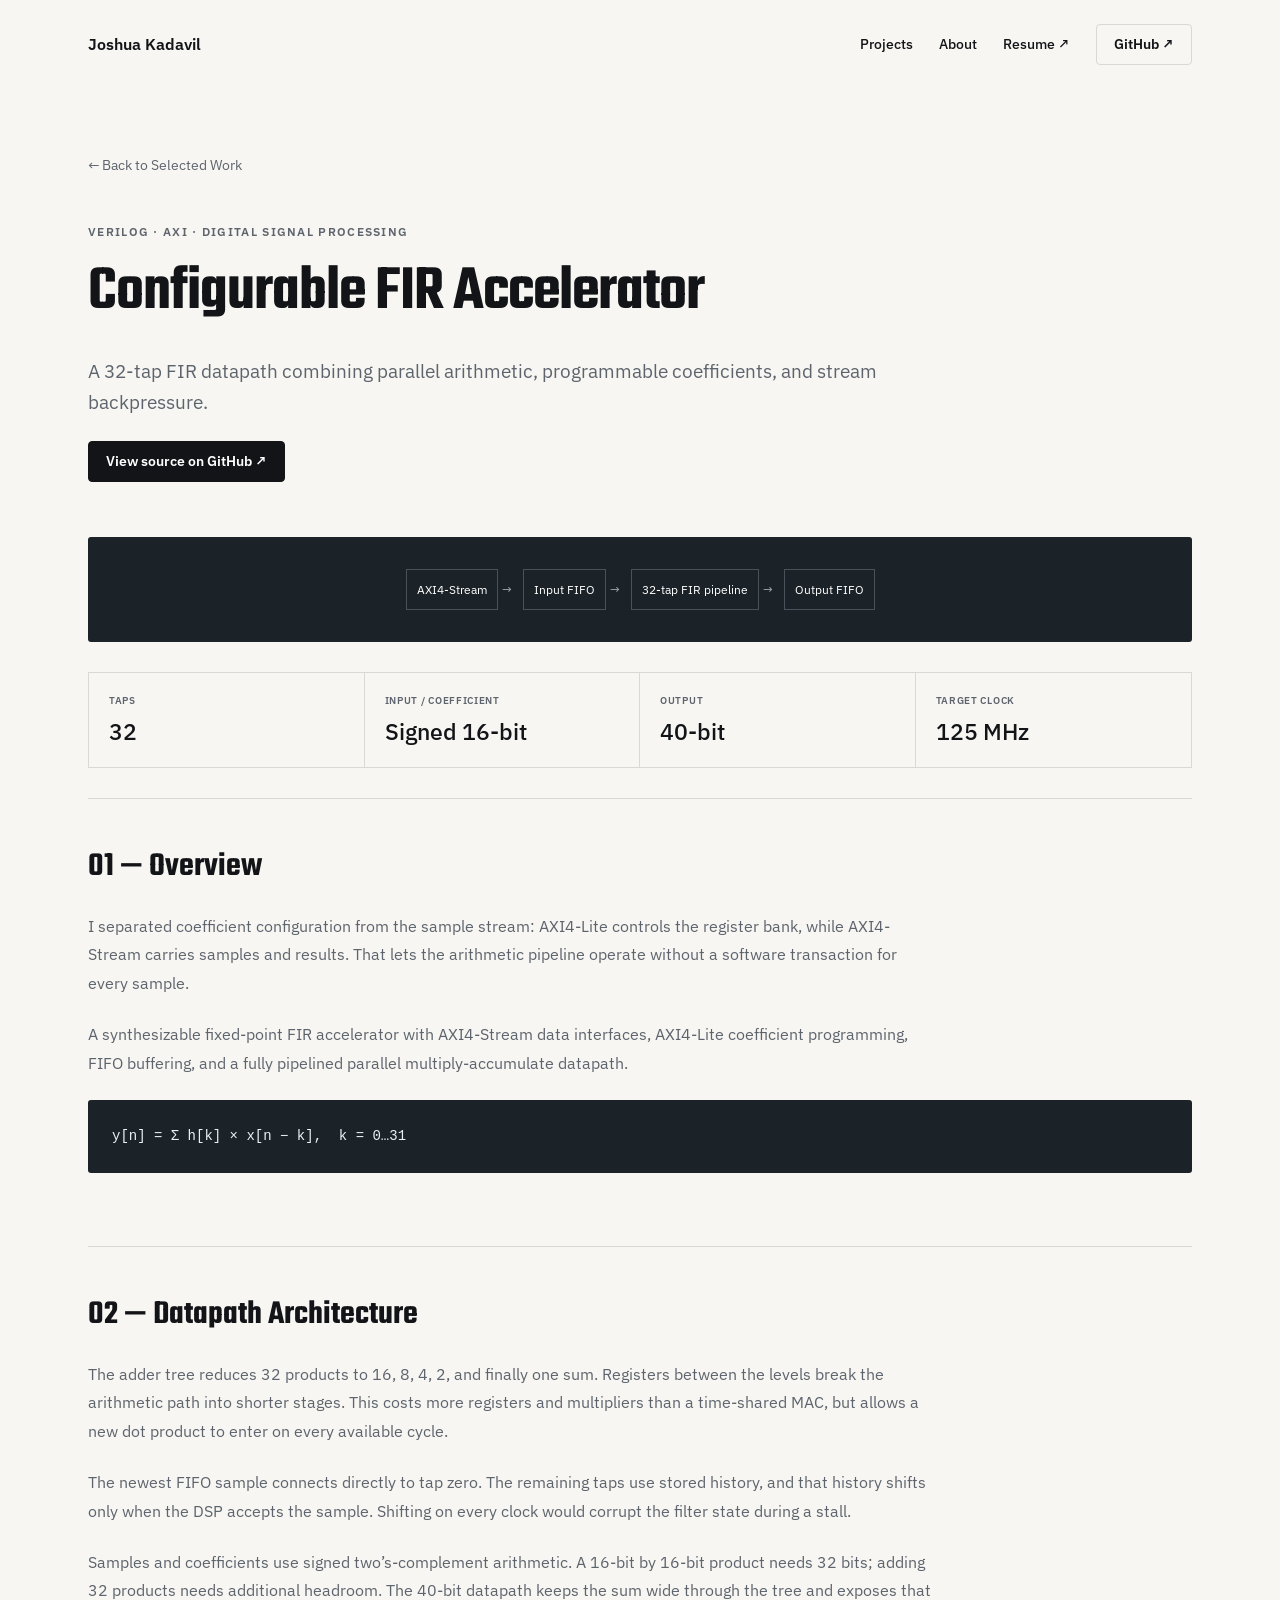
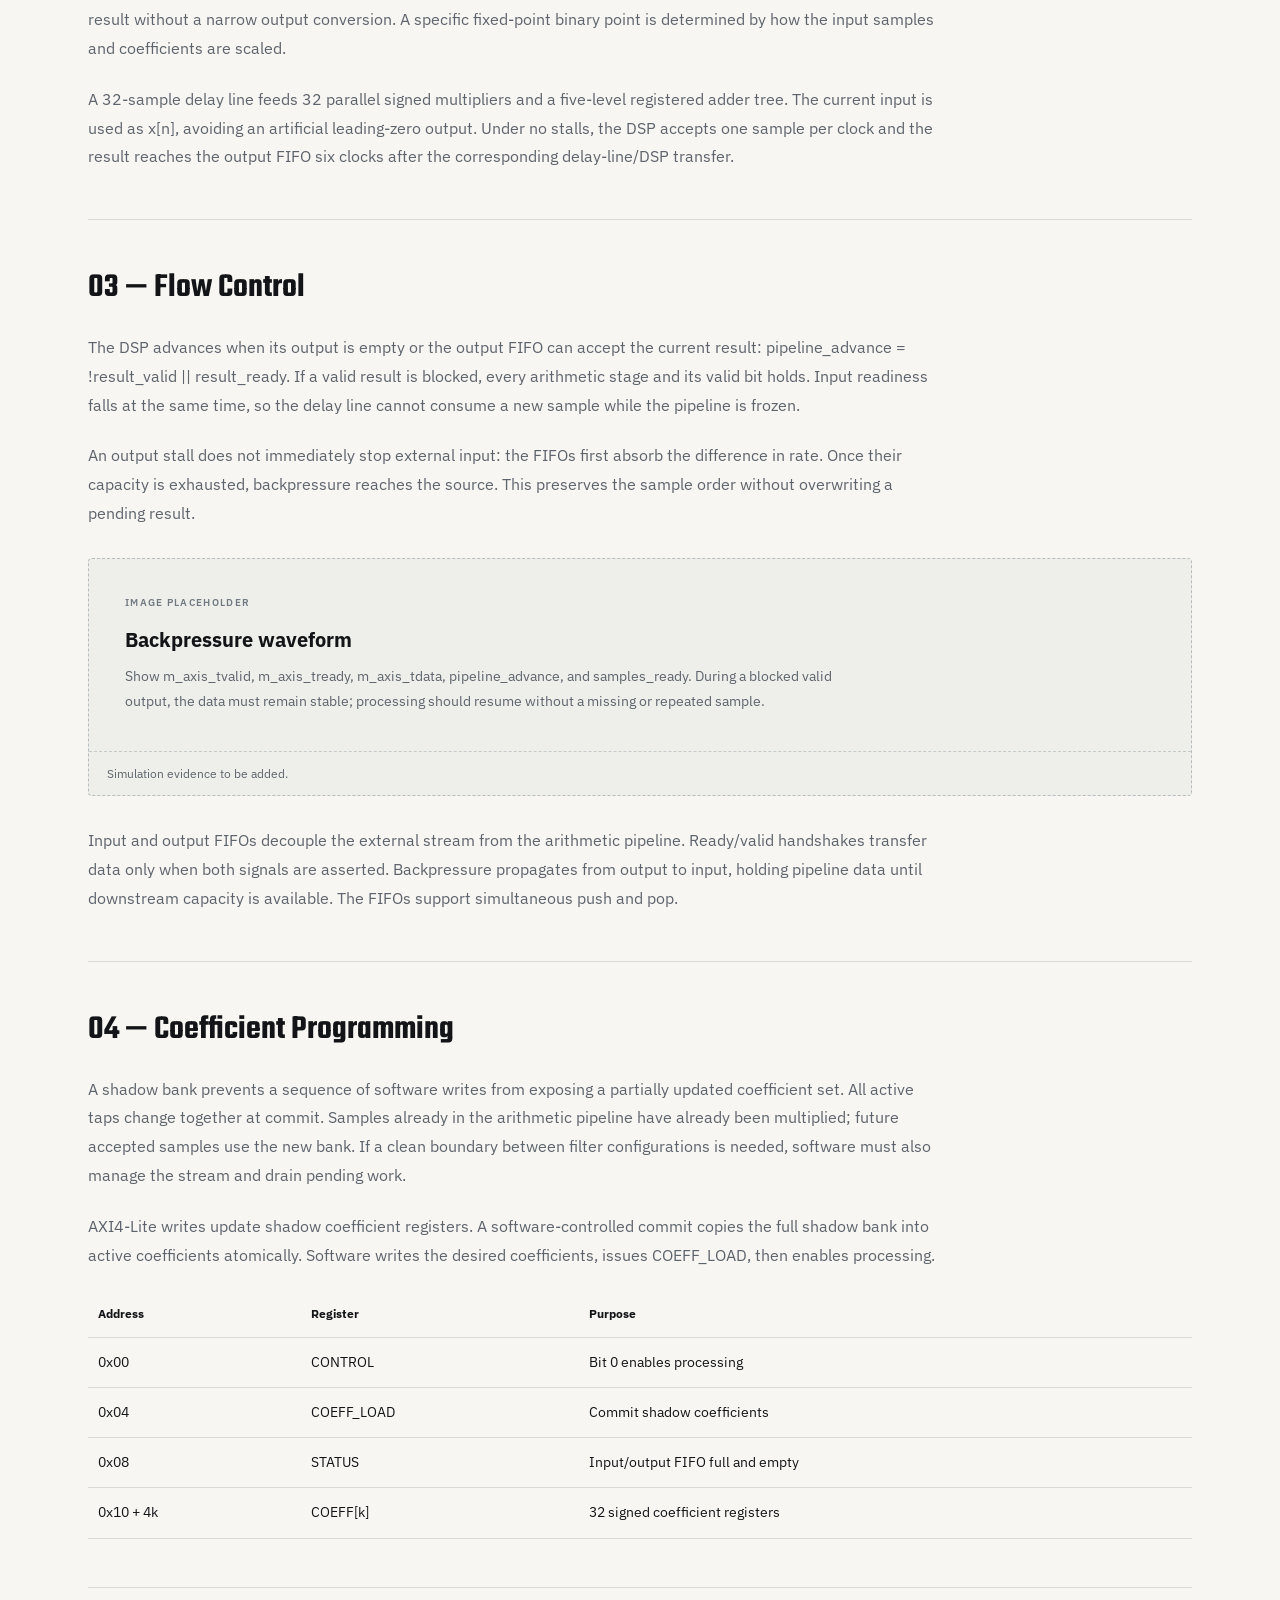
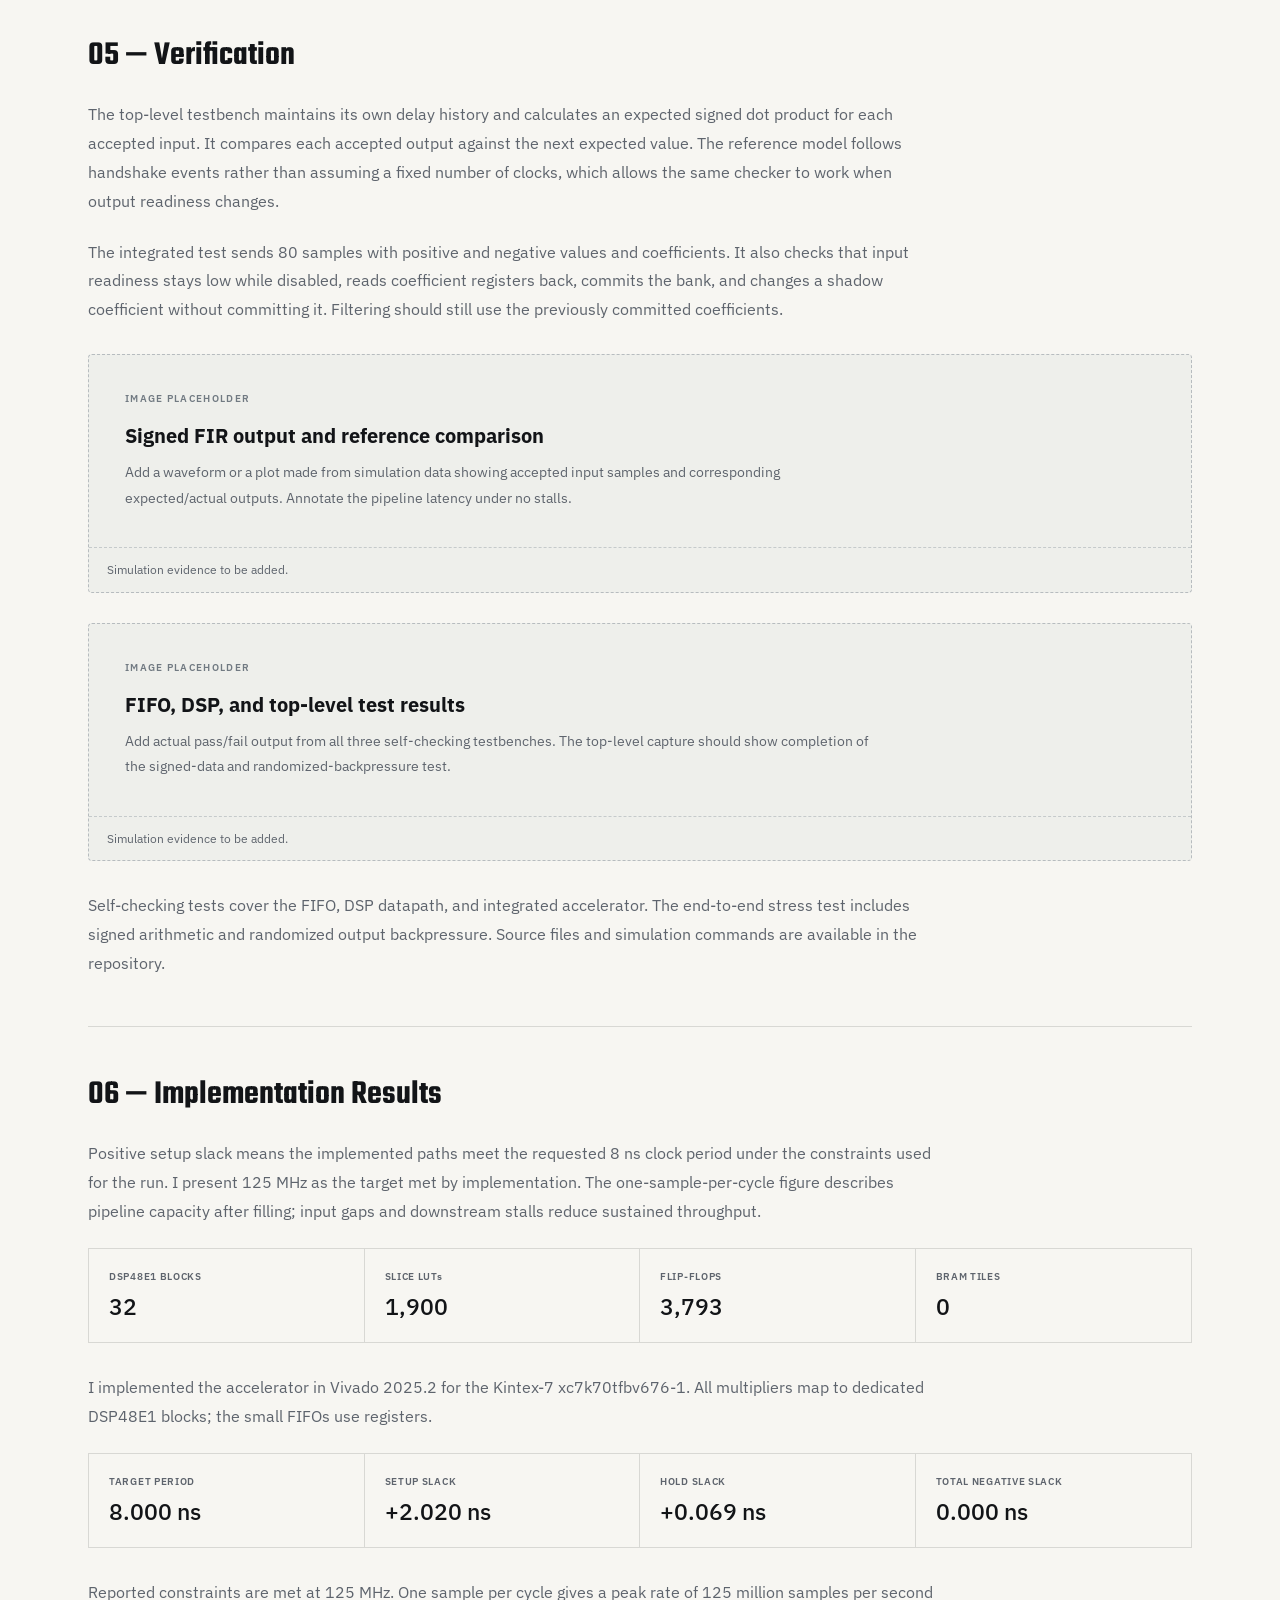
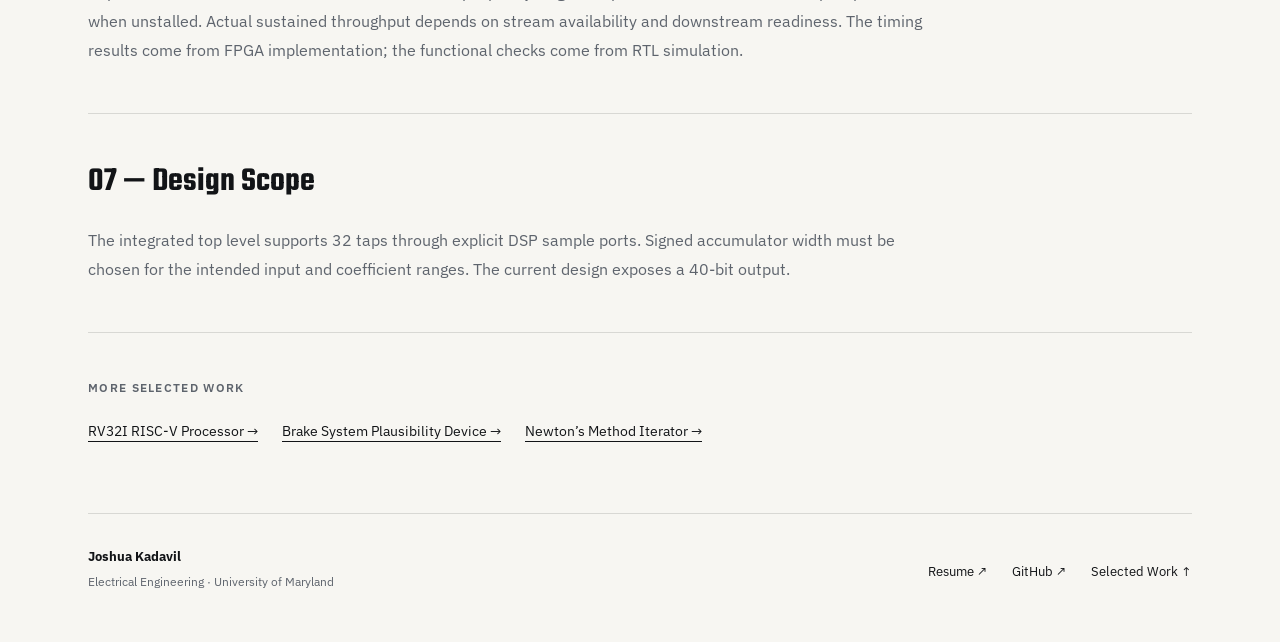
==== projects/fir/index.html @ 031402a3 "Publish engineering portfolio with four detailed project pages" ====
<!doctype html><html lang="en"><head><meta charset="utf-8"><meta name="viewport" content="width=device-width, initial-scale=1"><title>Configurable FIR Accelerator — Joshua Kadavil</title><meta name="description" content="Joshua Kadavil’s electrical engineering portfolio: FPGA, RTL, computer architecture, PCB and CMOS design."><link rel="stylesheet" href="/style.css"></head><body><header><a class="brand" href="/">Joshua Kadavil</a><nav aria-label="Main navigation"><a href="/#work">Projects</a><a href="/#about">About</a><a href="https://drive.google.com/file/d/1f0EyTunNT7NF5_D-wASFy5cTvmZ3Mgu0/view?usp=sharing" target="_blank" rel="noopener">Resume ↗</a><a class="button" href="https://github.com/jkadavil" target="_blank" rel="noopener">GitHub ↗</a></nav></header><main><div class="projecthero"><a class="back" href="/#work">← Back to Selected Work</a><small>VERILOG · AXI · DIGITAL SIGNAL PROCESSING</small><h1>Configurable FIR Accelerator</h1><p>A 32-tap FIR datapath combining parallel arithmetic, programmable coefficients, and stream backpressure.</p><a class="button primary" href="https://github.com/jkadavil/FIR_Filter" target="_blank" rel="noopener">View source on GitHub ↗</a></div><div class="flow"><span>AXI4-Stream</span><span>Input FIFO</span><span>32-tap FIR pipeline</span><span>Output FIFO</span></div><div class="stats"><div><small>TAPS</small><strong>32</strong></div><div><small>INPUT / COEFFICIENT</small><strong>Signed 16-bit</strong></div><div><small>OUTPUT</small><strong>40-bit</strong></div><div><small>TARGET CLOCK</small><strong>125 MHz</strong></div></div><section class="detail"><h2>01 — Overview</h2><div><p>I separated coefficient configuration from the sample stream: AXI4-Lite controls the register bank, while AXI4-Stream carries samples and results. That lets the arithmetic pipeline operate without a software transaction for every sample.</p><p>A synthesizable fixed-point FIR accelerator with AXI4-Stream data interfaces, AXI4-Lite coefficient programming, FIFO buffering, and a fully pipelined parallel multiply-accumulate datapath.</p><pre><code>y[n] = Σ h[k] × x[n − k],  k = 0…31</code></pre></div></section><section class="detail"><h2>02 — Datapath Architecture</h2><div><p>The adder tree reduces 32 products to 16, 8, 4, 2, and finally one sum. Registers between the levels break the arithmetic path into shorter stages. This costs more registers and multipliers than a time-shared MAC, but allows a new dot product to enter on every available cycle.</p><p>The newest FIFO sample connects directly to tap zero. The remaining taps use stored history, and that history shifts only when the DSP accepts the sample. Shifting on every clock would corrupt the filter state during a stall.</p><p>Samples and coefficients use signed two’s-complement arithmetic. A 16-bit by 16-bit product needs 32 bits; adding 32 products needs additional headroom. The 40-bit datapath keeps the sum wide through the tree and exposes that result without a narrow output conversion. A specific fixed-point binary point is determined by how the input samples and coefficients are scaled.</p><p>A 32-sample delay line feeds 32 parallel signed multipliers and a five-level registered adder tree. The current input is used as x[n], avoiding an artificial leading-zero output. Under no stalls, the DSP accepts one sample per clock and the result reaches the output FIFO six clocks after the corresponding delay-line/DSP transfer.</p></div></section><section class="detail"><h2>03 — Flow Control</h2><div><p>The DSP advances when its output is empty or the output FIFO can accept the current result: pipeline_advance = !result_valid || result_ready. If a valid result is blocked, every arithmetic stage and its valid bit holds. Input readiness falls at the same time, so the delay line cannot consume a new sample while the pipeline is frozen.</p><p>An output stall does not immediately stop external input: the FIFOs first absorb the difference in rate. Once their capacity is exhausted, backpressure reaches the source. This preserves the sample order without overwriting a pending result.</p><figure class="evidence-placeholder"><div><small>IMAGE PLACEHOLDER</small><h3>Backpressure waveform</h3><p>Show m_axis_tvalid, m_axis_tready, m_axis_tdata, pipeline_advance, and samples_ready. During a blocked valid output, the data must remain stable; processing should resume without a missing or repeated sample.</p></div><figcaption>Simulation evidence to be added.</figcaption></figure><p>Input and output FIFOs decouple the external stream from the arithmetic pipeline. Ready/valid handshakes transfer data only when both signals are asserted. Backpressure propagates from output to input, holding pipeline data until downstream capacity is available. The FIFOs support simultaneous push and pop.</p></div></section><section class="detail"><h2>04 — Coefficient Programming</h2><div><p>A shadow bank prevents a sequence of software writes from exposing a partially updated coefficient set. All active taps change together at commit. Samples already in the arithmetic pipeline have already been multiplied; future accepted samples use the new bank. If a clean boundary between filter configurations is needed, software must also manage the stream and drain pending work.</p><p>AXI4-Lite writes update shadow coefficient registers. A software-controlled commit copies the full shadow bank into active coefficients atomically. Software writes the desired coefficients, issues COEFF_LOAD, then enables processing.</p><div class="tablewrap"><table><thead><tr><th>Address</th><th>Register</th><th>Purpose</th></tr></thead><tbody><tr><td>0x00</td><td>CONTROL</td><td>Bit 0 enables processing</td></tr><tr><td>0x04</td><td>COEFF_LOAD</td><td>Commit shadow coefficients</td></tr><tr><td>0x08</td><td>STATUS</td><td>Input/output FIFO full and empty</td></tr><tr><td>0x10 + 4k</td><td>COEFF[k]</td><td>32 signed coefficient registers</td></tr></tbody></table></div></div></section><section class="detail"><h2>05 — Verification</h2><div><p>The top-level testbench maintains its own delay history and calculates an expected signed dot product for each accepted input. It compares each accepted output against the next expected value. The reference model follows handshake events rather than assuming a fixed number of clocks, which allows the same checker to work when output readiness changes.</p><p>The integrated test sends 80 samples with positive and negative values and coefficients. It also checks that input readiness stays low while disabled, reads coefficient registers back, commits the bank, and changes a shadow coefficient without committing it. Filtering should still use the previously committed coefficients.</p><figure class="evidence-placeholder"><div><small>IMAGE PLACEHOLDER</small><h3>Signed FIR output and reference comparison</h3><p>Add a waveform or a plot made from simulation data showing accepted input samples and corresponding expected/actual outputs. Annotate the pipeline latency under no stalls.</p></div><figcaption>Simulation evidence to be added.</figcaption></figure><figure class="evidence-placeholder"><div><small>IMAGE PLACEHOLDER</small><h3>FIFO, DSP, and top-level test results</h3><p>Add actual pass/fail output from all three self-checking testbenches. The top-level capture should show completion of the signed-data and randomized-backpressure test.</p></div><figcaption>Simulation evidence to be added.</figcaption></figure><p>Self-checking tests cover the FIFO, DSP datapath, and integrated accelerator. The end-to-end stress test includes signed arithmetic and randomized output backpressure. Source files and simulation commands are available in the repository.</p></div></section><section class="detail"><h2>06 — Implementation Results</h2><div><p>Positive setup slack means the implemented paths meet the requested 8 ns clock period under the constraints used for the run. I present 125 MHz as the target met by implementation. The one-sample-per-cycle figure describes pipeline capacity after filling; input gaps and downstream stalls reduce sustained throughput.</p><div class="stats"><div><small>DSP48E1 BLOCKS</small><strong>32</strong></div><div><small>SLICE LUTs</small><strong>1,900</strong></div><div><small>FLIP-FLOPS</small><strong>3,793</strong></div><div><small>BRAM TILES</small><strong>0</strong></div></div><p>I implemented the accelerator in Vivado 2025.2 for the Kintex-7 xc7k70tfbv676-1. All multipliers map to dedicated DSP48E1 blocks; the small FIFOs use registers.</p><div class="stats"><div><small>TARGET PERIOD</small><strong>8.000 ns</strong></div><div><small>SETUP SLACK</small><strong>+2.020 ns</strong></div><div><small>HOLD SLACK</small><strong>+0.069 ns</strong></div><div><small>TOTAL NEGATIVE SLACK</small><strong>0.000 ns</strong></div></div><p>Reported constraints are met at 125 MHz. One sample per cycle gives a peak rate of 125 million samples per second when unstalled. Actual sustained throughput depends on stream availability and downstream readiness. The timing results come from FPGA implementation; the functional checks come from RTL simulation.</p></div></section><section class="detail"><h2>07 — Design Scope</h2><div><p>The integrated top level supports 32 taps through explicit DSP sample ports. Signed accumulator width must be chosen for the intended input and coefficient ranges. The current design exposes a 40-bit output.</p></div></section><section class="more"><small>MORE SELECTED WORK</small><div><a href="/projects/rv32i/">RV32I RISC-V Processor →</a><a href="/projects/bspd/">Brake System Plausibility Device →</a><a href="/projects/newtonian-iterator/">Newton’s Method Iterator →</a></div></section></main><footer><div><strong>Joshua Kadavil</strong><p>Electrical Engineering · University of Maryland</p></div><div><a href="https://drive.google.com/file/d/1f0EyTunNT7NF5_D-wASFy5cTvmZ3Mgu0/view?usp=sharing">Resume ↗</a><a href="https://github.com/jkadavil">GitHub ↗</a><a href="/#work">Selected Work ↑</a></div></footer></body></html>
---- style.css ----
@import url('https://fonts.googleapis.com/css2?family=IBM+Plex+Sans:wght@400;500;600;700&family=Teko:wght@500;600;700&display=swap');
:root{--paper:#f7f6f2;--ink:#121417;--muted:#5e646d;--line:#d8d8d4;--panel:#1b2228}*{box-sizing:border-box}html{scroll-behavior:smooth;scroll-padding-top:35px}body{margin:0;background:var(--paper);color:var(--ink);font-family:'IBM Plex Sans',Arial,sans-serif;font-size:16px;line-height:1.65}a{color:inherit;text-decoration:none}a:focus-visible{outline:3px solid #3d7ab7;outline-offset:5px}header,main,footer{width:min(1104px,calc(100% - 64px));margin:auto}header{display:flex;align-items:center;justify-content:space-between;gap:24px;padding:24px 0}.brand{font-weight:600}nav{display:flex;align-items:center;gap:26px;font-size:14px;font-weight:500}.button{display:inline-flex;align-items:center;justify-content:center;border:1px solid var(--line);border-radius:4px;padding:8px 17px;font-size:14px;font-weight:600;transition:background .2s}.button:hover{background:#e9e9e4}.primary{background:var(--ink);color:white;border-color:var(--ink)}.primary:hover{background:#343a42}small{display:block;font-size:12px;letter-spacing:1.3px;font-weight:600;color:var(--muted)}h1,h2,h3,p{margin-top:0}h1{font-family:Teko,'Arial Narrow',sans-serif;font-size:72px;line-height:1.03;letter-spacing:-1px;margin-bottom:30px;font-weight:600}h2{font-size:32px;line-height:1.2;font-weight:600}h3{font-size:24px;line-height:1.25}p{color:var(--muted);margin-bottom:22px}.hero{padding:100px 0 110px;border-bottom:1px solid var(--line)}.hero small{margin-bottom:28px}.hero h2{font-size:19px;letter-spacing:.4px;margin-bottom:25px}.hero p{max-width:630px}.actions{display:flex;gap:12px;margin-top:28px}#work{padding:76px 0 80px}.sectionhead{display:flex;align-items:center;justify-content:space-between;gap:20px;margin-bottom:36px}.sectionhead h2{font-family:Teko,sans-serif;font-size:40px;margin:0}.cards{display:grid;grid-template-columns:1fr 1fr;gap:24px}.card{border:1px solid var(--line);padding:14px;border-radius:4px;transition:transform .2s,border-color .2s}.card:hover{transform:translateY(-4px);border-color:#8f959a}.visual{height:240px;background:var(--panel);display:flex;align-items:center;justify-content:center;overflow:hidden}.visual figure{margin:0;width:100%;height:100%;border:0;background:white}.visual img{width:100%;height:100%;object-fit:contain;padding:12px}.visual figcaption{display:none}.visual .flow{border:0;padding:22px;background:none;gap:9px}.visual .flow span{padding:0;border:0;font-size:10px;color:#edf0f2;background:none;letter-spacing:.5px}.visual .flow span+span:before{left:-8px}.cardcopy{padding:24px 12px 14px}.card small{font-size:10px;margin-bottom:14px}.card h3{margin-bottom:14px}.card h3 span{float:right;color:var(--muted)}.card p{font-size:15px}.tags{font-size:12px;color:var(--muted)}.read{display:block;margin-top:20px;font-size:13px}.about{border-top:1px solid var(--line);padding:70px 0;display:grid;grid-template-columns:1fr 2fr;gap:40px}.about p{max-width:680px}footer{display:flex;justify-content:space-between;gap:30px;padding:32px 0 45px;border-top:1px solid var(--line);font-size:13px}footer p{font-size:12px;margin:5px 0}footer>div:last-child{display:flex;align-items:center;gap:24px}.projecthero{padding:65px 0 55px}.back{display:block;font-size:14px;margin-bottom:45px;color:var(--muted)}.projecthero small{margin-bottom:18px}.projecthero h1{font-size:64px;max-width:900px}.projecthero p{font-size:19px;max-width:800px}.detail{display:block;padding:48px 0;border-top:1px solid var(--line)}.detail h2{font-size:20px}.detail>div{min-width:0}.detail p:last-child{margin-bottom:0}figure{margin:0 0 30px;border:1px solid var(--line);background:#fff}figure img{display:block;width:100%;height:auto}figcaption{font-size:12px;color:var(--muted);padding:12px 18px;border-top:1px solid var(--line)}.stats{display:grid;grid-template-columns:repeat(4,1fr);border:1px solid var(--line);margin-bottom:30px}.stats>div{padding:20px;border-right:1px solid var(--line)}.stats>div:last-child{border:0}.stats small{font-size:10px;letter-spacing:.7px}.stats strong{display:block;font-size:23px;font-weight:500;margin-top:7px;line-height:1.3}.flow{display:flex;justify-content:center;flex-wrap:wrap;gap:25px;padding:32px 20px;background:var(--panel);color:white;margin-bottom:30px;border-radius:3px}.flow span{position:relative;font-size:12px;padding:10px;border:1px solid #49525b}.flow span+span:before{content:'→';position:absolute;left:-22px;color:#aab3bb}pre{background:var(--panel);color:#ecf0f3;padding:24px;overflow:auto;font-size:14px;border-radius:3px;margin:0 0 25px;line-height:1.8}.tablewrap{overflow:auto}table{border-collapse:collapse;width:100%;font-size:14px}td,th{text-align:left;border-bottom:1px solid var(--line);padding:13px 10px}th{font-size:12px}.more{padding:45px 0 70px;border-top:1px solid var(--line)}.more>div{display:flex;flex-wrap:wrap;gap:24px;margin-top:22px}.more a{font-size:14px;text-decoration:underline;text-underline-offset:5px}@media(max-width:800px){header,main,footer{width:calc(100% - 40px)}nav{gap:16px}.hero{padding:70px 0}.cards{gap:18px}.visual{height:200px}.detail{grid-template-columns:1fr;gap:15px}.projecthero h1{font-size:54px}.stats strong{font-size:20px}.stats>div{padding:15px}.about{grid-template-columns:1fr;gap:20px}}@media(max-width:560px){header{align-items:flex-start;flex-direction:column;gap:16px}nav{width:100%;justify-content:space-between;gap:10px;font-size:13px}nav .button{padding:5px 10px}.hero{padding:55px 0 65px}h1{font-size:54px}.hero h2{font-size:17px}.cards{grid-template-columns:1fr}.sectionhead{align-items:flex-start;flex-direction:column;gap:8px}#work{padding:45px 0}.visual{height:220px}.stats{grid-template-columns:1fr 1fr}.stats>div:nth-child(2){border-right:0}.stats>div:nth-child(-n+2){border-bottom:1px solid var(--line)}.projecthero{padding:35px 0}.projecthero h1{font-size:48px}.projecthero p{font-size:17px}.detail{padding:32px 0}.flow{gap:20px}.flow span{font-size:10px}.flow span+span:before{left:-17px}.visual .flow{gap:8px;padding:12px}.visual .flow span{font-size:8px}.visual .flow span+span:before{left:-7px}footer{flex-direction:column;gap:18px}footer>div:last-child{flex-wrap:wrap}.more>div{flex-direction:column}.actions{gap:8px}.actions .button{padding:8px 12px}}
@media(prefers-reduced-motion:reduce){html{scroll-behavior:auto}*{transition:none!important}}

.detail h2{font-family:Teko,sans-serif;font-size:34px;margin-bottom:24px;line-height:1.2}.detail>div>p{max-width:850px}.detail p{line-height:1.8}.evidence-placeholder{background:#eeefeb;border:1px dashed #b7bcbf;border-radius:4px;margin:30px 0}.evidence-placeholder>div{min-height:190px;padding:36px;display:flex;flex-direction:column;justify-content:center}.evidence-placeholder small{font-size:10px;color:#717a82;margin-bottom:16px}.evidence-placeholder h3{font-size:20px;margin-bottom:12px}.evidence-placeholder p{font-size:14px;max-width:750px;margin-bottom:0}.evidence-placeholder figcaption{border-top:1px dashed #c5cacb;background:transparent}@media(max-width:560px){.detail h2{font-size:29px}.evidence-placeholder>div{padding:24px}}
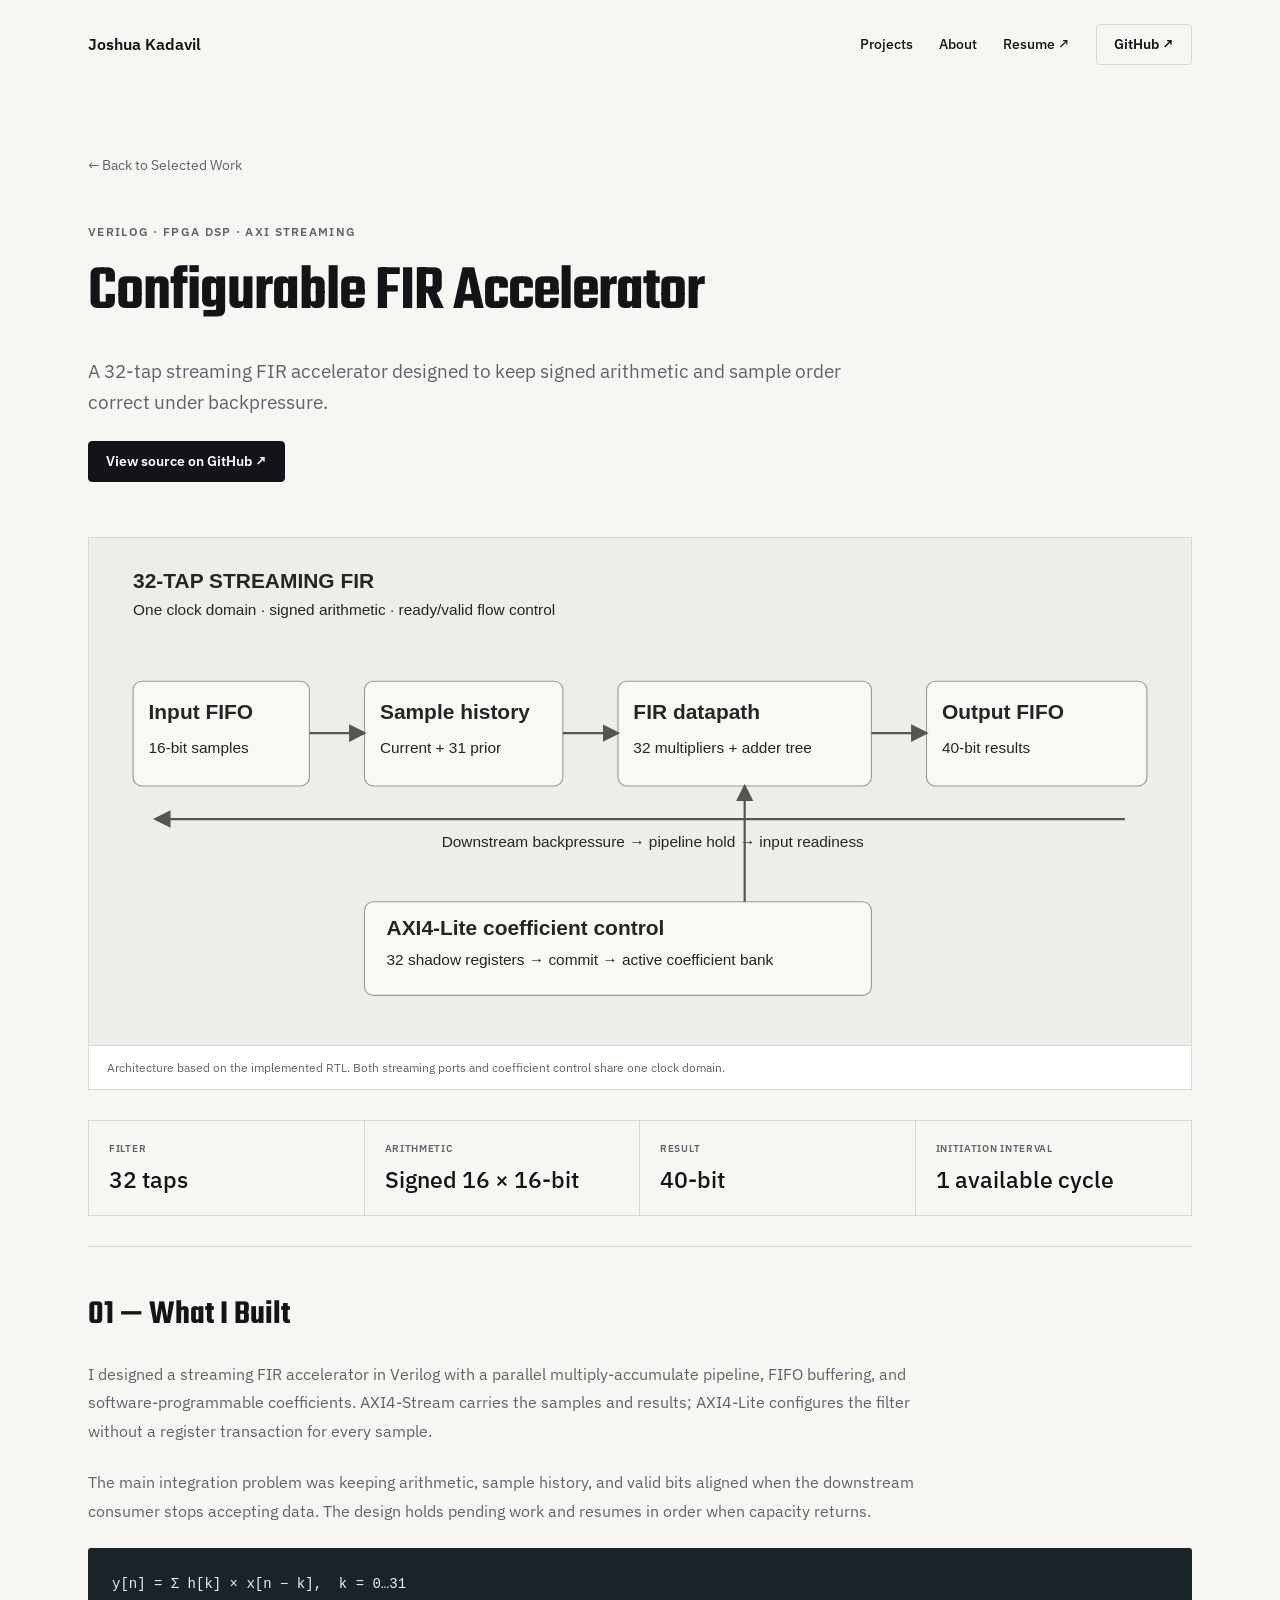
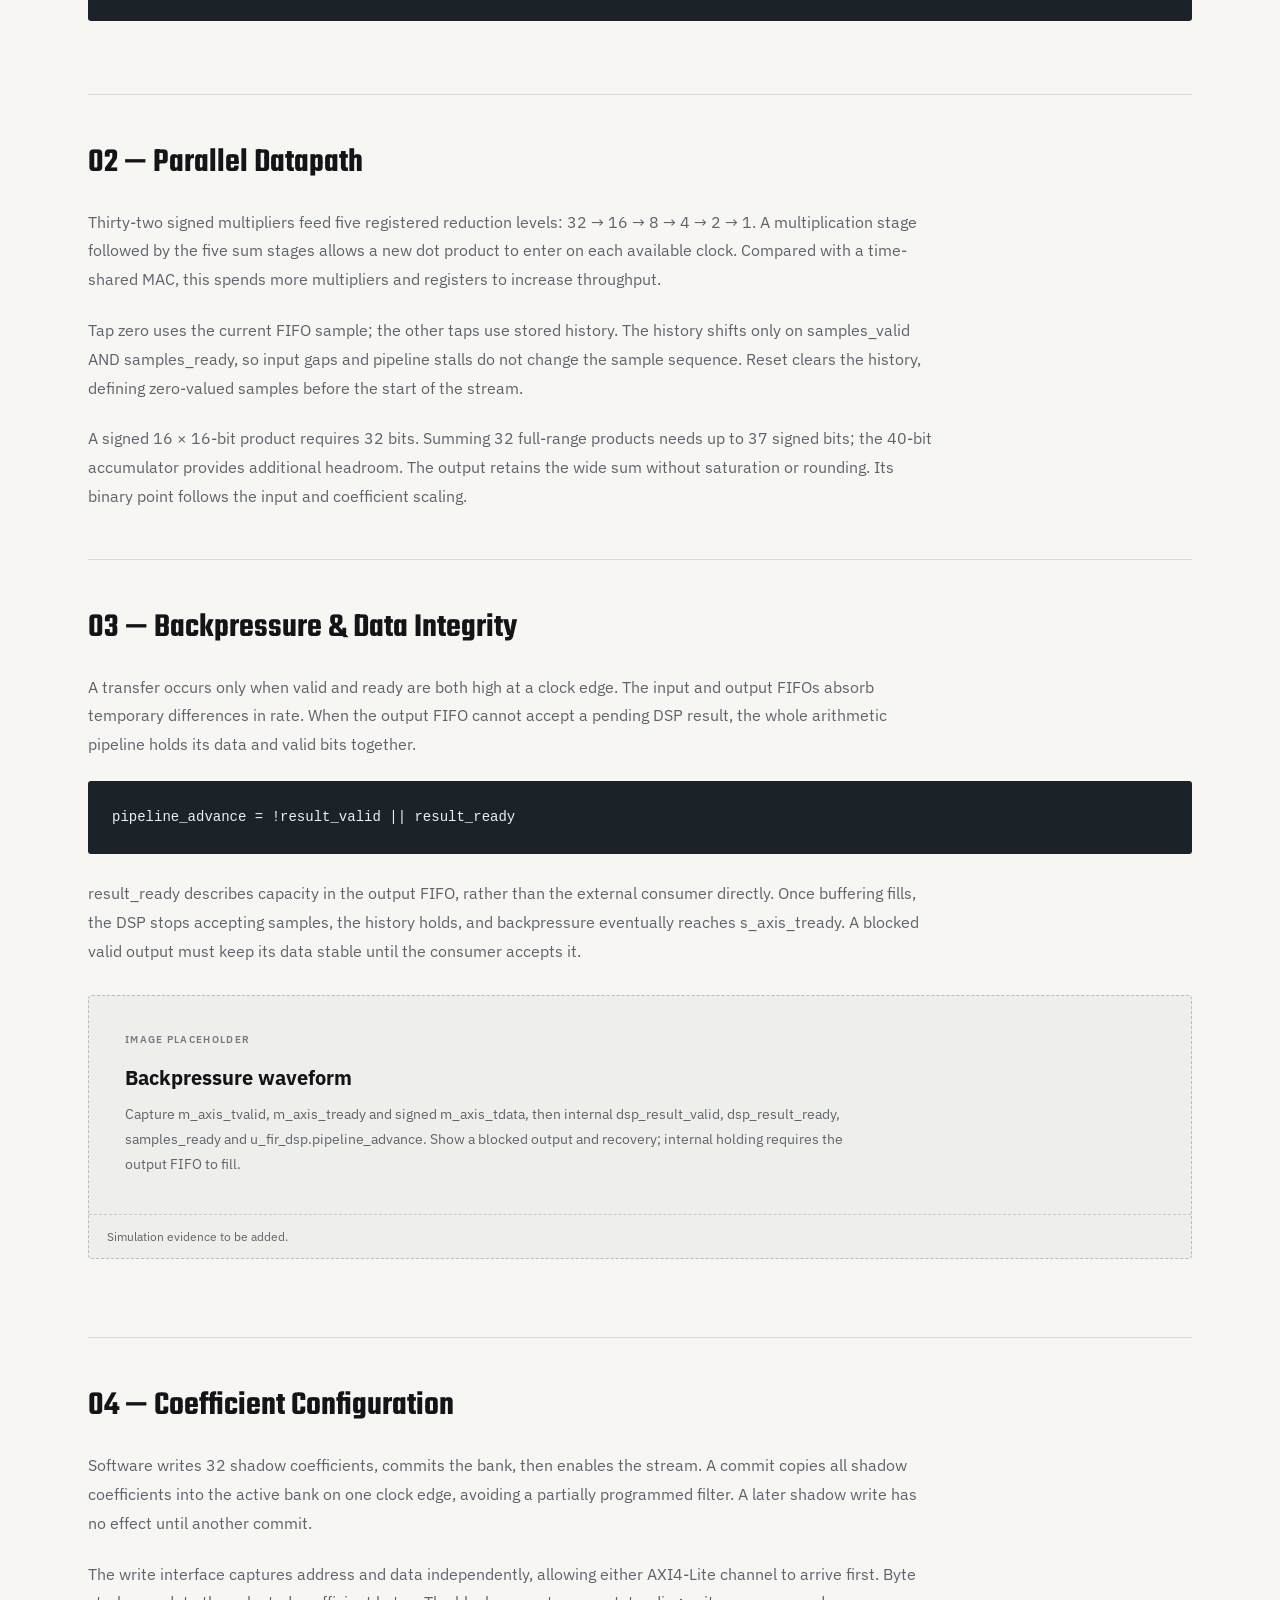
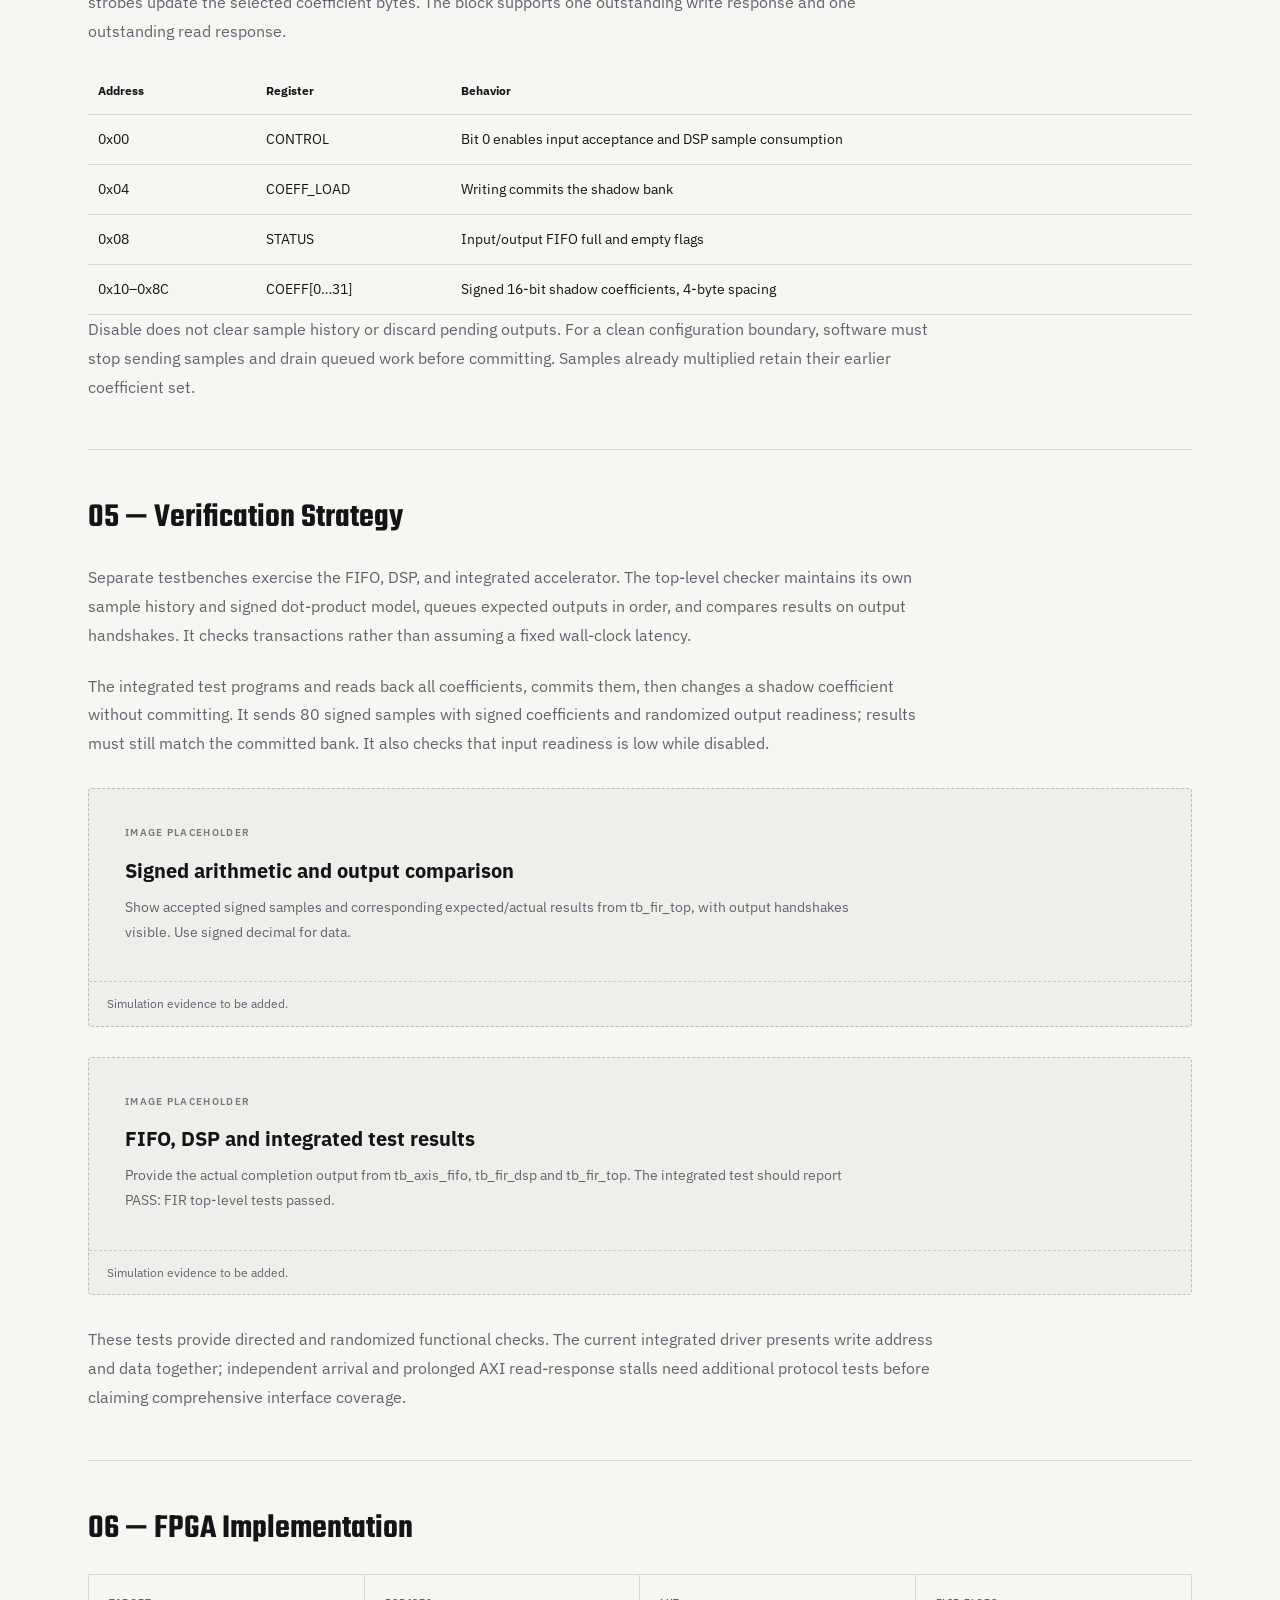
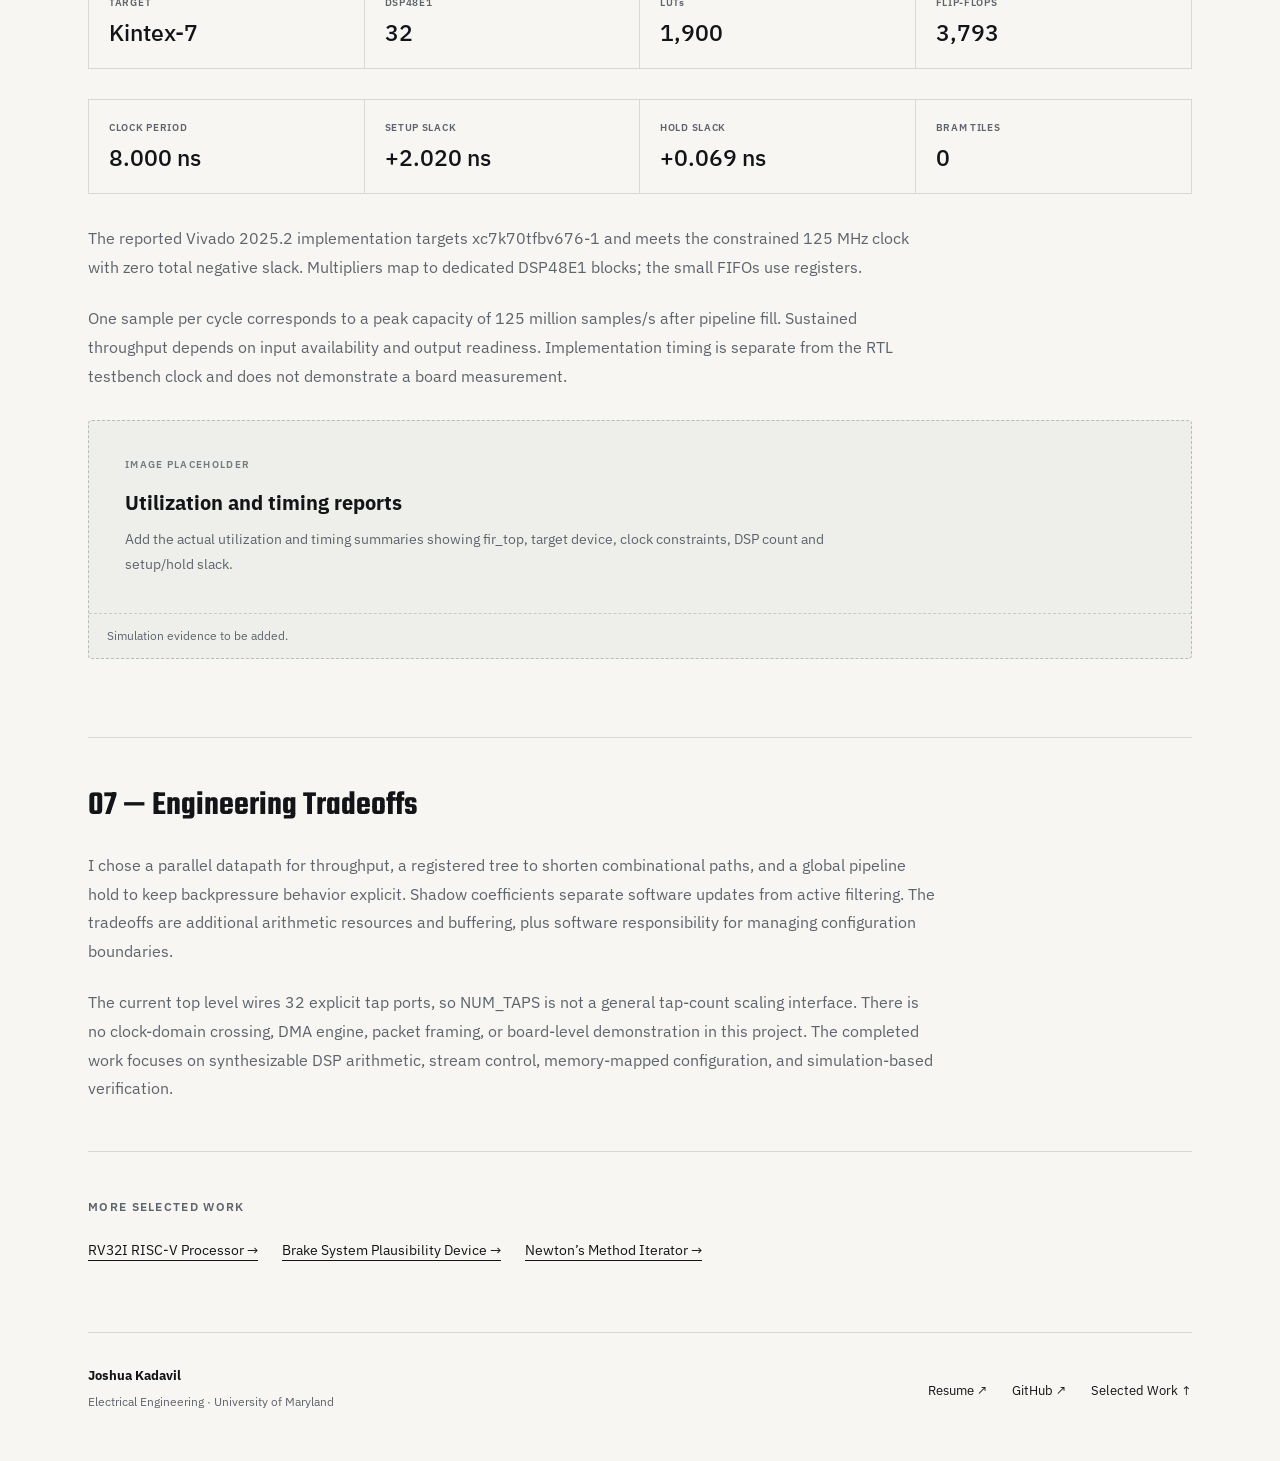
==== commit 134c3ca0: "Refine FIR accelerator architecture, engineering decisions and verification story" ====
--- a/projects/fir/index.html
+++ b/projects/fir/index.html
@@ -1 +1 @@
-<!doctype html><html lang="en"><head><meta charset="utf-8"><meta name="viewport" content="width=device-width, initial-scale=1"><title>Configurable FIR Accelerator — Joshua Kadavil</title><meta name="description" content="Joshua Kadavil’s electrical engineering portfolio: FPGA, RTL, computer architecture, PCB and CMOS design."><link rel="stylesheet" href="/style.css"></head><body><header><a class="brand" href="/">Joshua Kadavil</a><nav aria-label="Main navigation"><a href="/#work">Projects</a><a href="/#about">About</a><a href="https://drive.google.com/file/d/1f0EyTunNT7NF5_D-wASFy5cTvmZ3Mgu0/view?usp=sharing" target="_blank" rel="noopener">Resume ↗</a><a class="button" href="https://github.com/jkadavil" target="_blank" rel="noopener">GitHub ↗</a></nav></header><main><div class="projecthero"><a class="back" href="/#work">← Back to Selected Work</a><small>VERILOG · AXI · DIGITAL SIGNAL PROCESSING</small><h1>Configurable FIR Accelerator</h1><p>A 32-tap FIR datapath combining parallel arithmetic, programmable coefficients, and stream backpressure.</p><a class="button primary" href="https://github.com/jkadavil/FIR_Filter" target="_blank" rel="noopener">View source on GitHub ↗</a></div><div class="flow"><span>AXI4-Stream</span><span>Input FIFO</span><span>32-tap FIR pipeline</span><span>Output FIFO</span></div><div class="stats"><div><small>TAPS</small><strong>32</strong></div><div><small>INPUT / COEFFICIENT</small><strong>Signed 16-bit</strong></div><div><small>OUTPUT</small><strong>40-bit</strong></div><div><small>TARGET CLOCK</small><strong>125 MHz</strong></div></div><section class="detail"><h2>01 — Overview</h2><div><p>I separated coefficient configuration from the sample stream: AXI4-Lite controls the register bank, while AXI4-Stream carries samples and results. That lets the arithmetic pipeline operate without a software transaction for every sample.</p><p>A synthesizable fixed-point FIR accelerator with AXI4-Stream data interfaces, AXI4-Lite coefficient programming, FIFO buffering, and a fully pipelined parallel multiply-accumulate datapath.</p><pre><code>y[n] = Σ h[k] × x[n − k],  k = 0…31</code></pre></div></section><section class="detail"><h2>02 — Datapath Architecture</h2><div><p>The adder tree reduces 32 products to 16, 8, 4, 2, and finally one sum. Registers between the levels break the arithmetic path into shorter stages. This costs more registers and multipliers than a time-shared MAC, but allows a new dot product to enter on every available cycle.</p><p>The newest FIFO sample connects directly to tap zero. The remaining taps use stored history, and that history shifts only when the DSP accepts the sample. Shifting on every clock would corrupt the filter state during a stall.</p><p>Samples and coefficients use signed two’s-complement arithmetic. A 16-bit by 16-bit product needs 32 bits; adding 32 products needs additional headroom. The 40-bit datapath keeps the sum wide through the tree and exposes that result without a narrow output conversion. A specific fixed-point binary point is determined by how the input samples and coefficients are scaled.</p><p>A 32-sample delay line feeds 32 parallel signed multipliers and a five-level registered adder tree. The current input is used as x[n], avoiding an artificial leading-zero output. Under no stalls, the DSP accepts one sample per clock and the result reaches the output FIFO six clocks after the corresponding delay-line/DSP transfer.</p></div></section><section class="detail"><h2>03 — Flow Control</h2><div><p>The DSP advances when its output is empty or the output FIFO can accept the current result: pipeline_advance = !result_valid || result_ready. If a valid result is blocked, every arithmetic stage and its valid bit holds. Input readiness falls at the same time, so the delay line cannot consume a new sample while the pipeline is frozen.</p><p>An output stall does not immediately stop external input: the FIFOs first absorb the difference in rate. Once their capacity is exhausted, backpressure reaches the source. This preserves the sample order without overwriting a pending result.</p><figure class="evidence-placeholder"><div><small>IMAGE PLACEHOLDER</small><h3>Backpressure waveform</h3><p>Show m_axis_tvalid, m_axis_tready, m_axis_tdata, pipeline_advance, and samples_ready. During a blocked valid output, the data must remain stable; processing should resume without a missing or repeated sample.</p></div><figcaption>Simulation evidence to be added.</figcaption></figure><p>Input and output FIFOs decouple the external stream from the arithmetic pipeline. Ready/valid handshakes transfer data only when both signals are asserted. Backpressure propagates from output to input, holding pipeline data until downstream capacity is available. The FIFOs support simultaneous push and pop.</p></div></section><section class="detail"><h2>04 — Coefficient Programming</h2><div><p>A shadow bank prevents a sequence of software writes from exposing a partially updated coefficient set. All active taps change together at commit. Samples already in the arithmetic pipeline have already been multiplied; future accepted samples use the new bank. If a clean boundary between filter configurations is needed, software must also manage the stream and drain pending work.</p><p>AXI4-Lite writes update shadow coefficient registers. A software-controlled commit copies the full shadow bank into active coefficients atomically. Software writes the desired coefficients, issues COEFF_LOAD, then enables processing.</p><div class="tablewrap"><table><thead><tr><th>Address</th><th>Register</th><th>Purpose</th></tr></thead><tbody><tr><td>0x00</td><td>CONTROL</td><td>Bit 0 enables processing</td></tr><tr><td>0x04</td><td>COEFF_LOAD</td><td>Commit shadow coefficients</td></tr><tr><td>0x08</td><td>STATUS</td><td>Input/output FIFO full and empty</td></tr><tr><td>0x10 + 4k</td><td>COEFF[k]</td><td>32 signed coefficient registers</td></tr></tbody></table></div></div></section><section class="detail"><h2>05 — Verification</h2><div><p>The top-level testbench maintains its own delay history and calculates an expected signed dot product for each accepted input. It compares each accepted output against the next expected value. The reference model follows handshake events rather than assuming a fixed number of clocks, which allows the same checker to work when output readiness changes.</p><p>The integrated test sends 80 samples with positive and negative values and coefficients. It also checks that input readiness stays low while disabled, reads coefficient registers back, commits the bank, and changes a shadow coefficient without committing it. Filtering should still use the previously committed coefficients.</p><figure class="evidence-placeholder"><div><small>IMAGE PLACEHOLDER</small><h3>Signed FIR output and reference comparison</h3><p>Add a waveform or a plot made from simulation data showing accepted input samples and corresponding expected/actual outputs. Annotate the pipeline latency under no stalls.</p></div><figcaption>Simulation evidence to be added.</figcaption></figure><figure class="evidence-placeholder"><div><small>IMAGE PLACEHOLDER</small><h3>FIFO, DSP, and top-level test results</h3><p>Add actual pass/fail output from all three self-checking testbenches. The top-level capture should show completion of the signed-data and randomized-backpressure test.</p></div><figcaption>Simulation evidence to be added.</figcaption></figure><p>Self-checking tests cover the FIFO, DSP datapath, and integrated accelerator. The end-to-end stress test includes signed arithmetic and randomized output backpressure. Source files and simulation commands are available in the repository.</p></div></section><section class="detail"><h2>06 — Implementation Results</h2><div><p>Positive setup slack means the implemented paths meet the requested 8 ns clock period under the constraints used for the run. I present 125 MHz as the target met by implementation. The one-sample-per-cycle figure describes pipeline capacity after filling; input gaps and downstream stalls reduce sustained throughput.</p><div class="stats"><div><small>DSP48E1 BLOCKS</small><strong>32</strong></div><div><small>SLICE LUTs</small><strong>1,900</strong></div><div><small>FLIP-FLOPS</small><strong>3,793</strong></div><div><small>BRAM TILES</small><strong>0</strong></div></div><p>I implemented the accelerator in Vivado 2025.2 for the Kintex-7 xc7k70tfbv676-1. All multipliers map to dedicated DSP48E1 blocks; the small FIFOs use registers.</p><div class="stats"><div><small>TARGET PERIOD</small><strong>8.000 ns</strong></div><div><small>SETUP SLACK</small><strong>+2.020 ns</strong></div><div><small>HOLD SLACK</small><strong>+0.069 ns</strong></div><div><small>TOTAL NEGATIVE SLACK</small><strong>0.000 ns</strong></div></div><p>Reported constraints are met at 125 MHz. One sample per cycle gives a peak rate of 125 million samples per second when unstalled. Actual sustained throughput depends on stream availability and downstream readiness. The timing results come from FPGA implementation; the functional checks come from RTL simulation.</p></div></section><section class="detail"><h2>07 — Design Scope</h2><div><p>The integrated top level supports 32 taps through explicit DSP sample ports. Signed accumulator width must be chosen for the intended input and coefficient ranges. The current design exposes a 40-bit output.</p></div></section><section class="more"><small>MORE SELECTED WORK</small><div><a href="/projects/rv32i/">RV32I RISC-V Processor →</a><a href="/projects/bspd/">Brake System Plausibility Device →</a><a href="/projects/newtonian-iterator/">Newton’s Method Iterator →</a></div></section></main><footer><div><strong>Joshua Kadavil</strong><p>Electrical Engineering · University of Maryland</p></div><div><a href="https://drive.google.com/file/d/1f0EyTunNT7NF5_D-wASFy5cTvmZ3Mgu0/view?usp=sharing">Resume ↗</a><a href="https://github.com/jkadavil">GitHub ↗</a><a href="/#work">Selected Work ↑</a></div></footer></body></html>+<!doctype html><html lang="en"><head><meta charset="utf-8"><meta name="viewport" content="width=device-width, initial-scale=1"><title>Configurable FIR Accelerator — Joshua Kadavil</title><meta name="description" content="Joshua Kadavil’s electrical engineering portfolio: FPGA, RTL, computer architecture, PCB and CMOS design."><link rel="stylesheet" href="/style.css"></head><body><header><a class="brand" href="/">Joshua Kadavil</a><nav aria-label="Main navigation"><a href="/#work">Projects</a><a href="/#about">About</a><a href="https://drive.google.com/file/d/1f0EyTunNT7NF5_D-wASFy5cTvmZ3Mgu0/view?usp=sharing" target="_blank" rel="noopener">Resume ↗</a><a class="button" href="https://github.com/jkadavil" target="_blank" rel="noopener">GitHub ↗</a></nav></header><main><div class="projecthero"><a class="back" href="/#work">← Back to Selected Work</a><small>VERILOG · FPGA DSP · AXI STREAMING</small><h1>Configurable FIR Accelerator</h1><p>A 32-tap streaming FIR accelerator designed to keep signed arithmetic and sample order correct under backpressure.</p><a class="button primary" href="https://github.com/jkadavil/FIR_Filter" target="_blank" rel="noopener">View source on GitHub ↗</a></div><figure><img src="/assets/fir-architecture.svg" alt="32-tap FIR accelerator with input and output FIFOs, sample history, parallel arithmetic and AXI4-Lite coefficient control"><figcaption>Architecture based on the implemented RTL. Both streaming ports and coefficient control share one clock domain.</figcaption></figure><div class="stats"><div><small>FILTER</small><strong>32 taps</strong></div><div><small>ARITHMETIC</small><strong>Signed 16 × 16-bit</strong></div><div><small>RESULT</small><strong>40-bit</strong></div><div><small>INITIATION INTERVAL</small><strong>1 available cycle</strong></div></div><section class="detail"><h2>01 — What I Built</h2><div><p>I designed a streaming FIR accelerator in Verilog with a parallel multiply-accumulate pipeline, FIFO buffering, and software-programmable coefficients. AXI4-Stream carries the samples and results; AXI4-Lite configures the filter without a register transaction for every sample.</p><p>The main integration problem was keeping arithmetic, sample history, and valid bits aligned when the downstream consumer stops accepting data. The design holds pending work and resumes in order when capacity returns.</p><pre><code>y[n] = Σ h[k] × x[n − k],  k = 0…31</code></pre></div></section><section class="detail"><h2>02 — Parallel Datapath</h2><div><p>Thirty-two signed multipliers feed five registered reduction levels: 32 → 16 → 8 → 4 → 2 → 1. A multiplication stage followed by the five sum stages allows a new dot product to enter on each available clock. Compared with a time-shared MAC, this spends more multipliers and registers to increase throughput.</p><p>Tap zero uses the current FIFO sample; the other taps use stored history. The history shifts only on samples_valid AND samples_ready, so input gaps and pipeline stalls do not change the sample sequence. Reset clears the history, defining zero-valued samples before the start of the stream.</p><p>A signed 16 × 16-bit product requires 32 bits. Summing 32 full-range products needs up to 37 signed bits; the 40-bit accumulator provides additional headroom. The output retains the wide sum without saturation or rounding. Its binary point follows the input and coefficient scaling.</p></div></section><section class="detail"><h2>03 — Backpressure & Data Integrity</h2><div><p>A transfer occurs only when valid and ready are both high at a clock edge. The input and output FIFOs absorb temporary differences in rate. When the output FIFO cannot accept a pending DSP result, the whole arithmetic pipeline holds its data and valid bits together.</p><pre><code>pipeline_advance = !result_valid || result_ready</code></pre><p>result_ready describes capacity in the output FIFO, rather than the external consumer directly. Once buffering fills, the DSP stops accepting samples, the history holds, and backpressure eventually reaches s_axis_tready. A blocked valid output must keep its data stable until the consumer accepts it.</p><figure class="evidence-placeholder"><div><small>IMAGE PLACEHOLDER</small><h3>Backpressure waveform</h3><p>Capture m_axis_tvalid, m_axis_tready and signed m_axis_tdata, then internal dsp_result_valid, dsp_result_ready, samples_ready and u_fir_dsp.pipeline_advance. Show a blocked output and recovery; internal holding requires the output FIFO to fill.</p></div><figcaption>Simulation evidence to be added.</figcaption></figure></div></section><section class="detail"><h2>04 — Coefficient Configuration</h2><div><p>Software writes 32 shadow coefficients, commits the bank, then enables the stream. A commit copies all shadow coefficients into the active bank on one clock edge, avoiding a partially programmed filter. A later shadow write has no effect until another commit.</p><p>The write interface captures address and data independently, allowing either AXI4-Lite channel to arrive first. Byte strobes update the selected coefficient bytes. The block supports one outstanding write response and one outstanding read response.</p><div class="tablewrap"><table><thead><tr><th>Address</th><th>Register</th><th>Behavior</th></tr></thead><tbody><tr><td>0x00</td><td>CONTROL</td><td>Bit 0 enables input acceptance and DSP sample consumption</td></tr><tr><td>0x04</td><td>COEFF_LOAD</td><td>Writing commits the shadow bank</td></tr><tr><td>0x08</td><td>STATUS</td><td>Input/output FIFO full and empty flags</td></tr><tr><td>0x10–0x8C</td><td>COEFF[0…31]</td><td>Signed 16-bit shadow coefficients, 4-byte spacing</td></tr></tbody></table></div><p>Disable does not clear sample history or discard pending outputs. For a clean configuration boundary, software must stop sending samples and drain queued work before committing. Samples already multiplied retain their earlier coefficient set.</p></div></section><section class="detail"><h2>05 — Verification Strategy</h2><div><p>Separate testbenches exercise the FIFO, DSP, and integrated accelerator. The top-level checker maintains its own sample history and signed dot-product model, queues expected outputs in order, and compares results on output handshakes. It checks transactions rather than assuming a fixed wall-clock latency.</p><p>The integrated test programs and reads back all coefficients, commits them, then changes a shadow coefficient without committing. It sends 80 signed samples with signed coefficients and randomized output readiness; results must still match the committed bank. It also checks that input readiness is low while disabled.</p><figure class="evidence-placeholder"><div><small>IMAGE PLACEHOLDER</small><h3>Signed arithmetic and output comparison</h3><p>Show accepted signed samples and corresponding expected/actual results from tb_fir_top, with output handshakes visible. Use signed decimal for data.</p></div><figcaption>Simulation evidence to be added.</figcaption></figure><figure class="evidence-placeholder"><div><small>IMAGE PLACEHOLDER</small><h3>FIFO, DSP and integrated test results</h3><p>Provide the actual completion output from tb_axis_fifo, tb_fir_dsp and tb_fir_top. The integrated test should report PASS: FIR top-level tests passed.</p></div><figcaption>Simulation evidence to be added.</figcaption></figure><p>These tests provide directed and randomized functional checks. The current integrated driver presents write address and data together; independent arrival and prolonged AXI read-response stalls need additional protocol tests before claiming comprehensive interface coverage.</p></div></section><section class="detail"><h2>06 — FPGA Implementation</h2><div><div class="stats"><div><small>TARGET</small><strong>Kintex-7</strong></div><div><small>DSP48E1</small><strong>32</strong></div><div><small>LUTs</small><strong>1,900</strong></div><div><small>FLIP-FLOPS</small><strong>3,793</strong></div></div><div class="stats"><div><small>CLOCK PERIOD</small><strong>8.000 ns</strong></div><div><small>SETUP SLACK</small><strong>+2.020 ns</strong></div><div><small>HOLD SLACK</small><strong>+0.069 ns</strong></div><div><small>BRAM TILES</small><strong>0</strong></div></div><p>The reported Vivado 2025.2 implementation targets xc7k70tfbv676-1 and meets the constrained 125 MHz clock with zero total negative slack. Multipliers map to dedicated DSP48E1 blocks; the small FIFOs use registers.</p><p>One sample per cycle corresponds to a peak capacity of 125 million samples/s after pipeline fill. Sustained throughput depends on input availability and output readiness. Implementation timing is separate from the RTL testbench clock and does not demonstrate a board measurement.</p><figure class="evidence-placeholder"><div><small>IMAGE PLACEHOLDER</small><h3>Utilization and timing reports</h3><p>Add the actual utilization and timing summaries showing fir_top, target device, clock constraints, DSP count and setup/hold slack.</p></div><figcaption>Simulation evidence to be added.</figcaption></figure></div></section><section class="detail"><h2>07 — Engineering Tradeoffs</h2><div><p>I chose a parallel datapath for throughput, a registered tree to shorten combinational paths, and a global pipeline hold to keep backpressure behavior explicit. Shadow coefficients separate software updates from active filtering. The tradeoffs are additional arithmetic resources and buffering, plus software responsibility for managing configuration boundaries.</p><p>The current top level wires 32 explicit tap ports, so NUM_TAPS is not a general tap-count scaling interface. There is no clock-domain crossing, DMA engine, packet framing, or board-level demonstration in this project. The completed work focuses on synthesizable DSP arithmetic, stream control, memory-mapped configuration, and simulation-based verification.</p></div></section><section class="more"><small>MORE SELECTED WORK</small><div><a href="/projects/rv32i/">RV32I RISC-V Processor →</a><a href="/projects/bspd/">Brake System Plausibility Device →</a><a href="/projects/newtonian-iterator/">Newton’s Method Iterator →</a></div></section></main><footer><div><strong>Joshua Kadavil</strong><p>Electrical Engineering · University of Maryland</p></div><div><a href="https://drive.google.com/file/d/1f0EyTunNT7NF5_D-wASFy5cTvmZ3Mgu0/view?usp=sharing">Resume ↗</a><a href="https://github.com/jkadavil">GitHub ↗</a><a href="/#work">Selected Work ↑</a></div></footer></body></html>
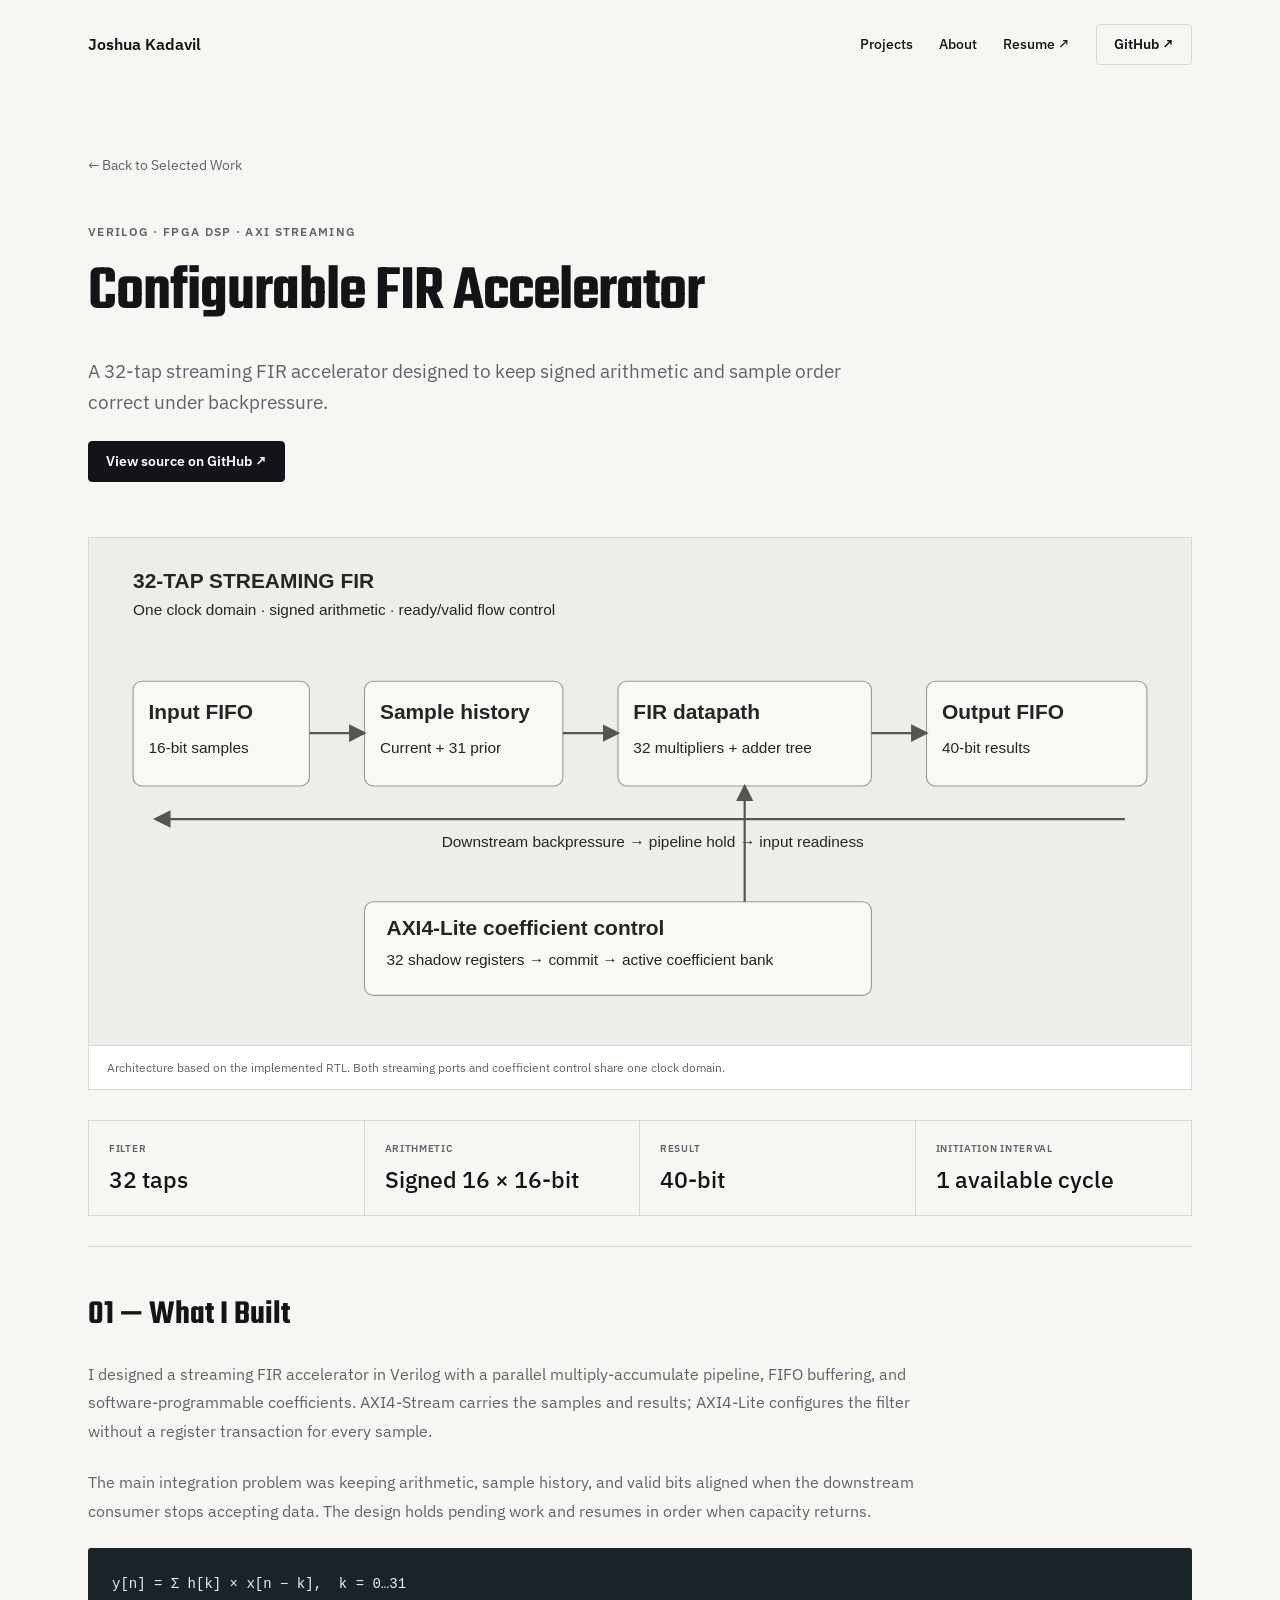
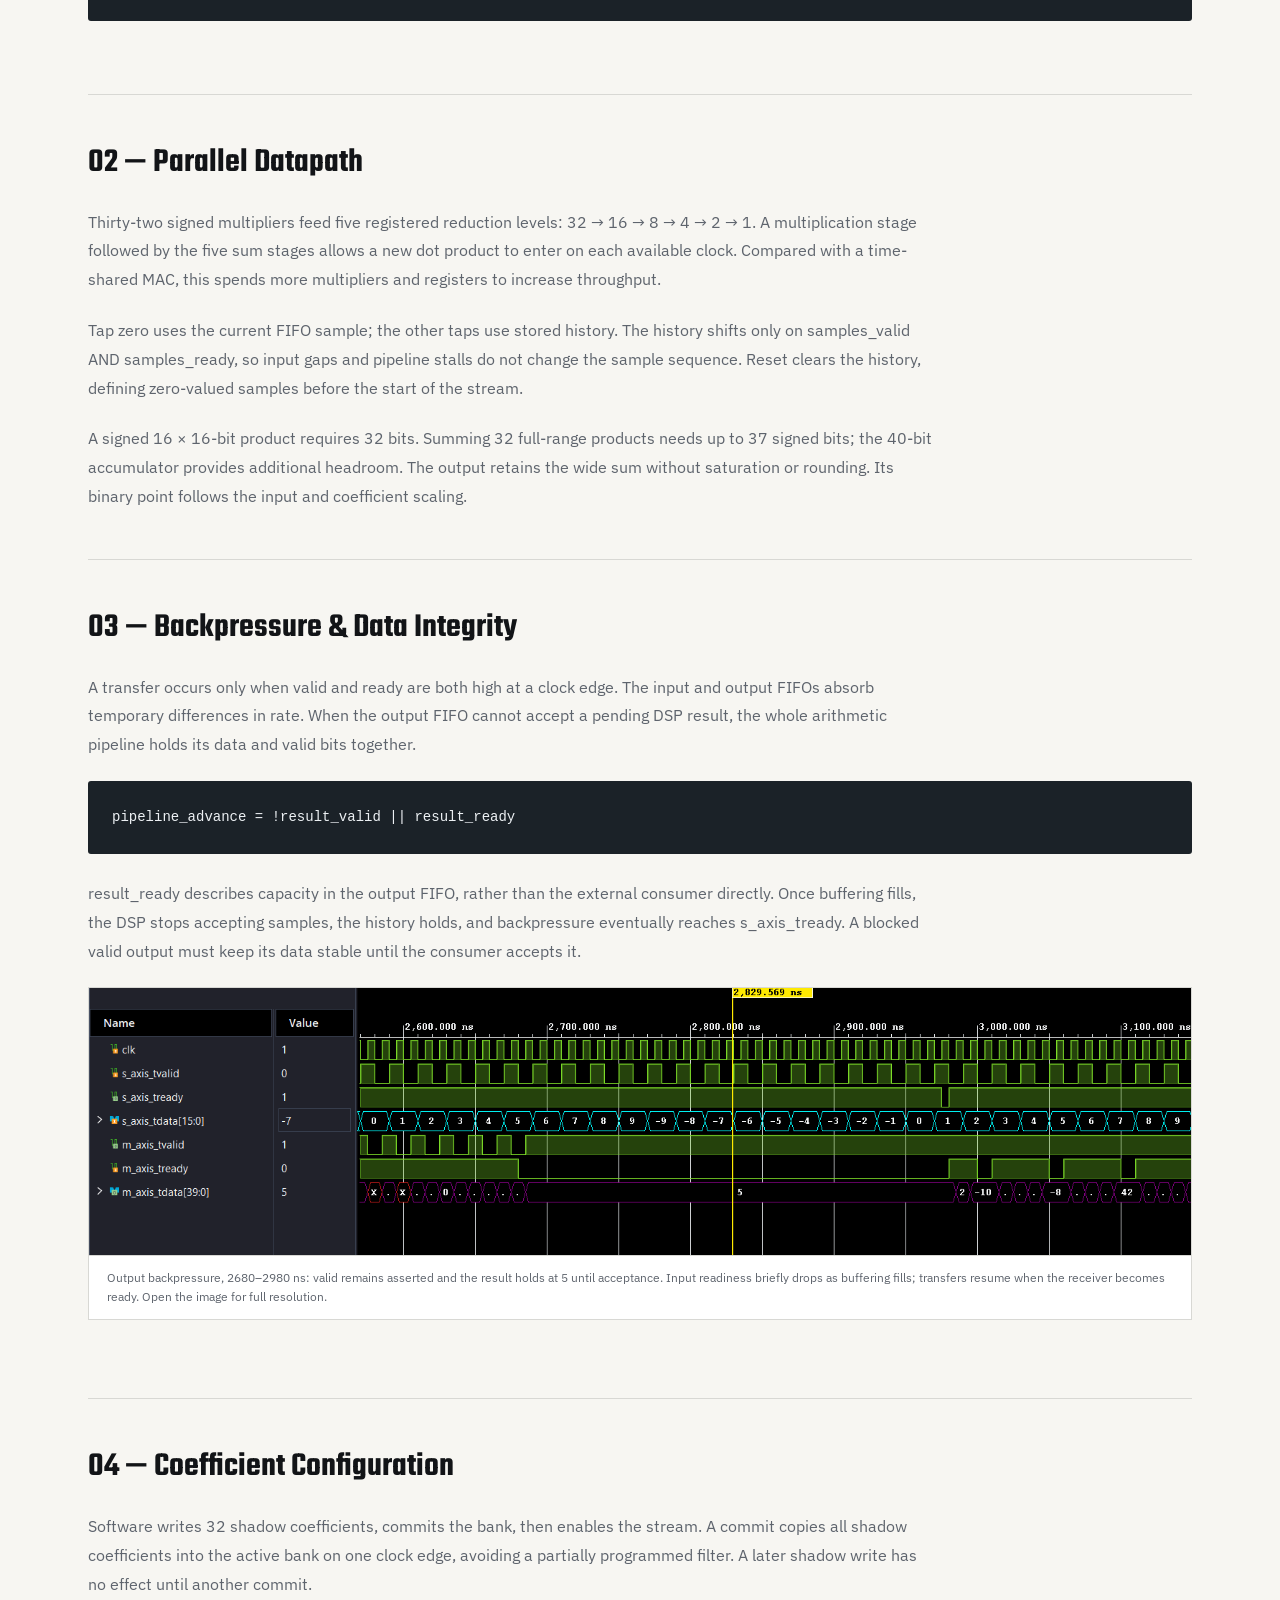
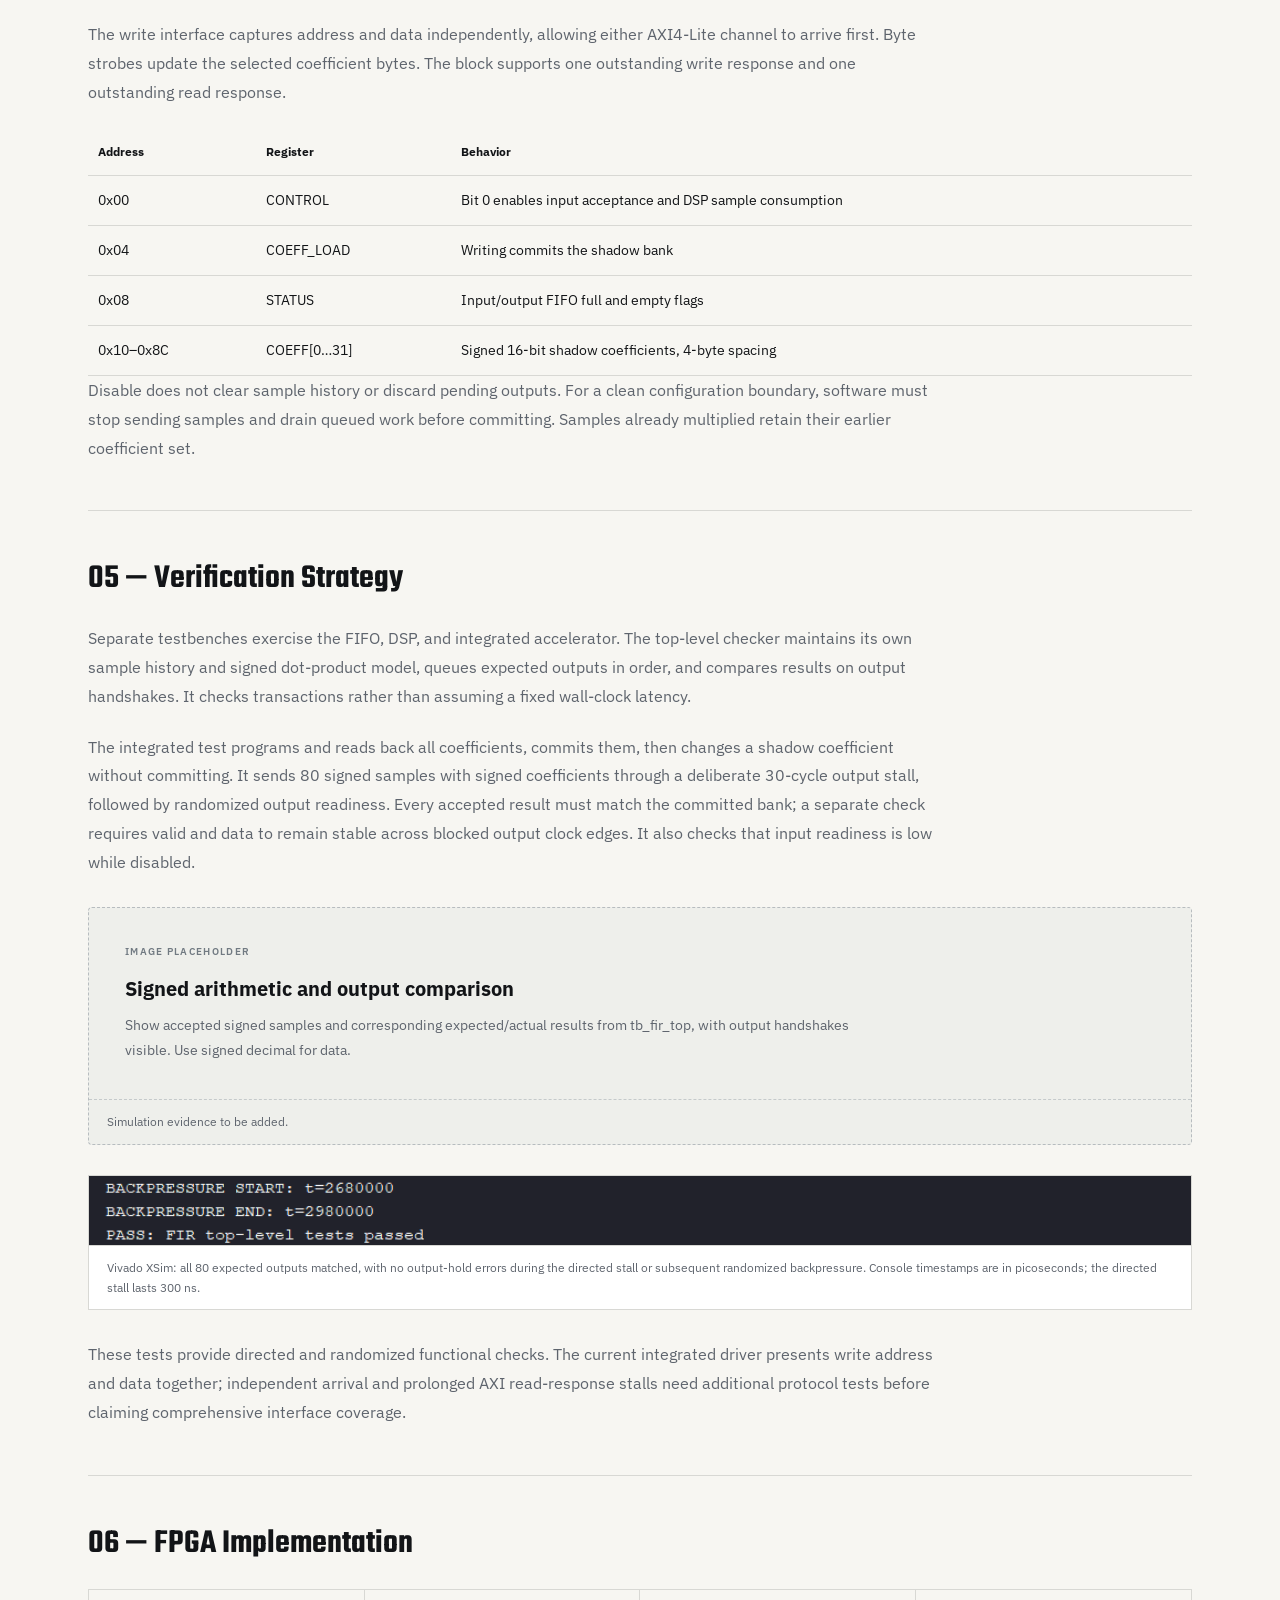
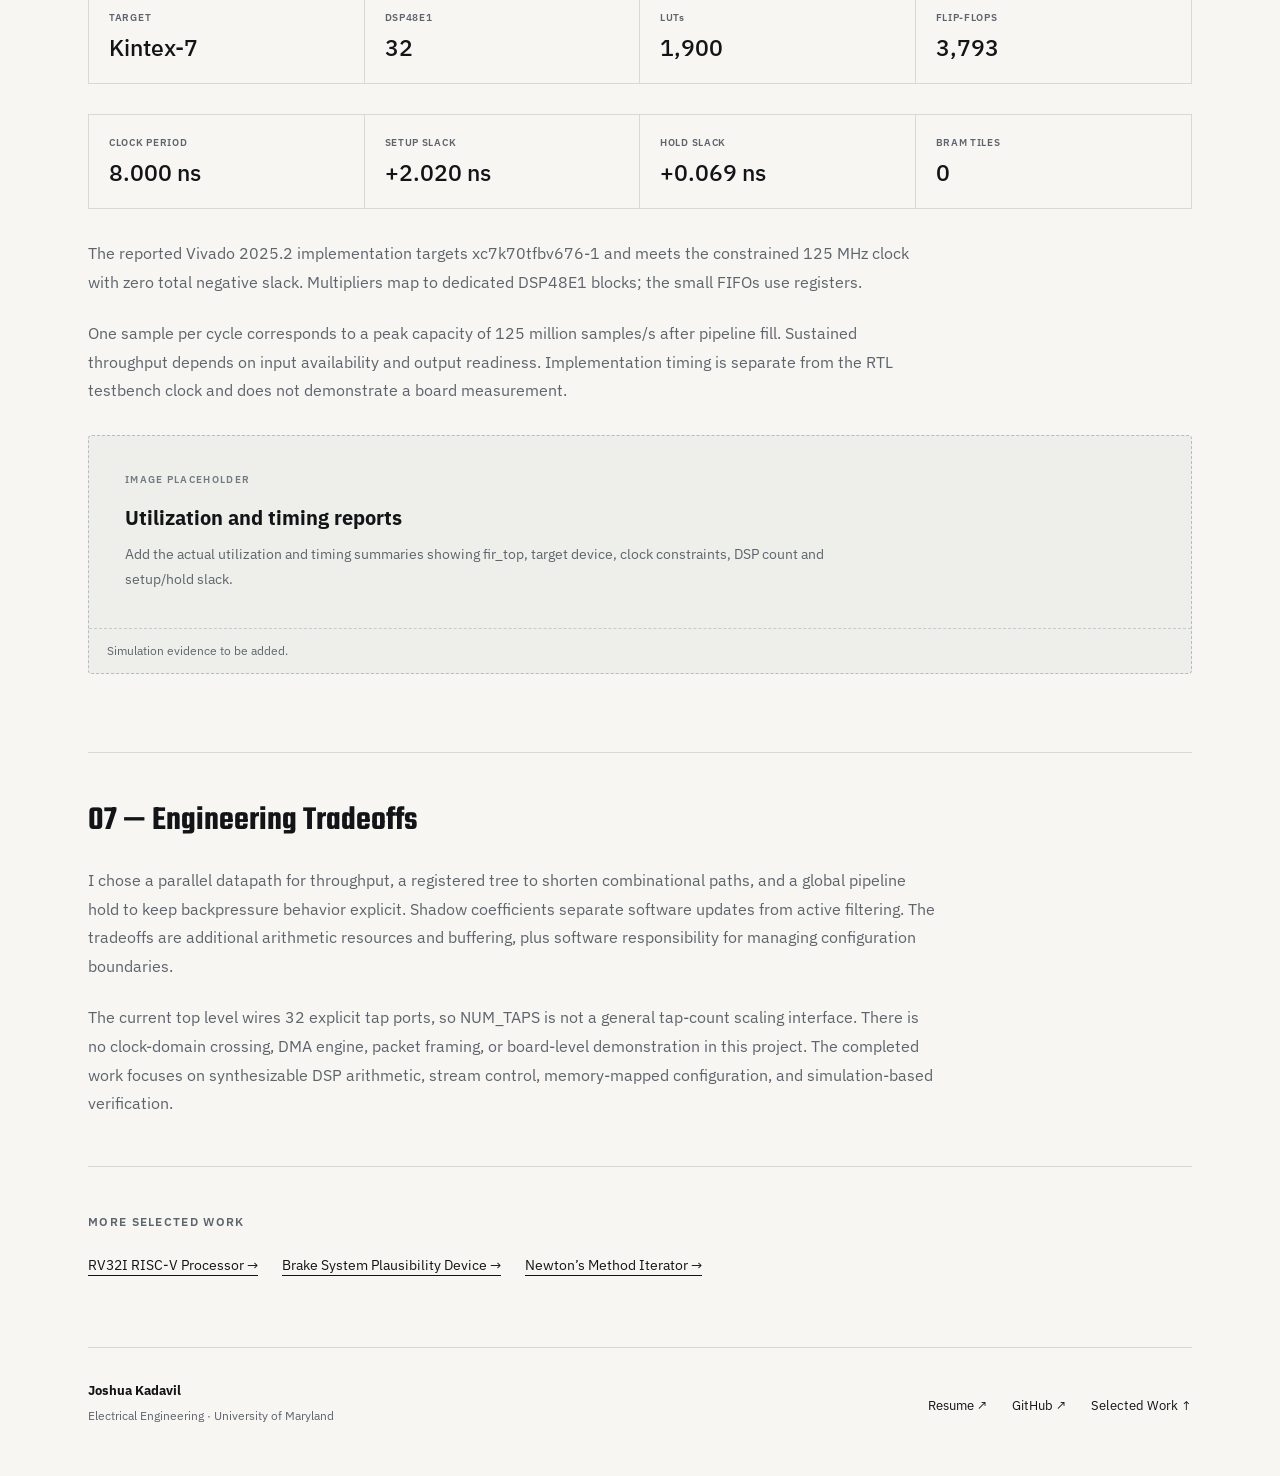
==== commit df416c28: "Add Vivado FIR backpressure waveform and passing verification evidence" ====
--- a/projects/fir/index.html
+++ b/projects/fir/index.html
@@ -1 +1 @@
-<!doctype html><html lang="en"><head><meta charset="utf-8"><meta name="viewport" content="width=device-width, initial-scale=1"><title>Configurable FIR Accelerator — Joshua Kadavil</title><meta name="description" content="Joshua Kadavil’s electrical engineering portfolio: FPGA, RTL, computer architecture, PCB and CMOS design."><link rel="stylesheet" href="/style.css"></head><body><header><a class="brand" href="/">Joshua Kadavil</a><nav aria-label="Main navigation"><a href="/#work">Projects</a><a href="/#about">About</a><a href="https://drive.google.com/file/d/1f0EyTunNT7NF5_D-wASFy5cTvmZ3Mgu0/view?usp=sharing" target="_blank" rel="noopener">Resume ↗</a><a class="button" href="https://github.com/jkadavil" target="_blank" rel="noopener">GitHub ↗</a></nav></header><main><div class="projecthero"><a class="back" href="/#work">← Back to Selected Work</a><small>VERILOG · FPGA DSP · AXI STREAMING</small><h1>Configurable FIR Accelerator</h1><p>A 32-tap streaming FIR accelerator designed to keep signed arithmetic and sample order correct under backpressure.</p><a class="button primary" href="https://github.com/jkadavil/FIR_Filter" target="_blank" rel="noopener">View source on GitHub ↗</a></div><figure><img src="/assets/fir-architecture.svg" alt="32-tap FIR accelerator with input and output FIFOs, sample history, parallel arithmetic and AXI4-Lite coefficient control"><figcaption>Architecture based on the implemented RTL. Both streaming ports and coefficient control share one clock domain.</figcaption></figure><div class="stats"><div><small>FILTER</small><strong>32 taps</strong></div><div><small>ARITHMETIC</small><strong>Signed 16 × 16-bit</strong></div><div><small>RESULT</small><strong>40-bit</strong></div><div><small>INITIATION INTERVAL</small><strong>1 available cycle</strong></div></div><section class="detail"><h2>01 — What I Built</h2><div><p>I designed a streaming FIR accelerator in Verilog with a parallel multiply-accumulate pipeline, FIFO buffering, and software-programmable coefficients. AXI4-Stream carries the samples and results; AXI4-Lite configures the filter without a register transaction for every sample.</p><p>The main integration problem was keeping arithmetic, sample history, and valid bits aligned when the downstream consumer stops accepting data. The design holds pending work and resumes in order when capacity returns.</p><pre><code>y[n] = Σ h[k] × x[n − k],  k = 0…31</code></pre></div></section><section class="detail"><h2>02 — Parallel Datapath</h2><div><p>Thirty-two signed multipliers feed five registered reduction levels: 32 → 16 → 8 → 4 → 2 → 1. A multiplication stage followed by the five sum stages allows a new dot product to enter on each available clock. Compared with a time-shared MAC, this spends more multipliers and registers to increase throughput.</p><p>Tap zero uses the current FIFO sample; the other taps use stored history. The history shifts only on samples_valid AND samples_ready, so input gaps and pipeline stalls do not change the sample sequence. Reset clears the history, defining zero-valued samples before the start of the stream.</p><p>A signed 16 × 16-bit product requires 32 bits. Summing 32 full-range products needs up to 37 signed bits; the 40-bit accumulator provides additional headroom. The output retains the wide sum without saturation or rounding. Its binary point follows the input and coefficient scaling.</p></div></section><section class="detail"><h2>03 — Backpressure & Data Integrity</h2><div><p>A transfer occurs only when valid and ready are both high at a clock edge. The input and output FIFOs absorb temporary differences in rate. When the output FIFO cannot accept a pending DSP result, the whole arithmetic pipeline holds its data and valid bits together.</p><pre><code>pipeline_advance = !result_valid || result_ready</code></pre><p>result_ready describes capacity in the output FIFO, rather than the external consumer directly. Once buffering fills, the DSP stops accepting samples, the history holds, and backpressure eventually reaches s_axis_tready. A blocked valid output must keep its data stable until the consumer accepts it.</p><figure class="evidence-placeholder"><div><small>IMAGE PLACEHOLDER</small><h3>Backpressure waveform</h3><p>Capture m_axis_tvalid, m_axis_tready and signed m_axis_tdata, then internal dsp_result_valid, dsp_result_ready, samples_ready and u_fir_dsp.pipeline_advance. Show a blocked output and recovery; internal holding requires the output FIFO to fill.</p></div><figcaption>Simulation evidence to be added.</figcaption></figure></div></section><section class="detail"><h2>04 — Coefficient Configuration</h2><div><p>Software writes 32 shadow coefficients, commits the bank, then enables the stream. A commit copies all shadow coefficients into the active bank on one clock edge, avoiding a partially programmed filter. A later shadow write has no effect until another commit.</p><p>The write interface captures address and data independently, allowing either AXI4-Lite channel to arrive first. Byte strobes update the selected coefficient bytes. The block supports one outstanding write response and one outstanding read response.</p><div class="tablewrap"><table><thead><tr><th>Address</th><th>Register</th><th>Behavior</th></tr></thead><tbody><tr><td>0x00</td><td>CONTROL</td><td>Bit 0 enables input acceptance and DSP sample consumption</td></tr><tr><td>0x04</td><td>COEFF_LOAD</td><td>Writing commits the shadow bank</td></tr><tr><td>0x08</td><td>STATUS</td><td>Input/output FIFO full and empty flags</td></tr><tr><td>0x10–0x8C</td><td>COEFF[0…31]</td><td>Signed 16-bit shadow coefficients, 4-byte spacing</td></tr></tbody></table></div><p>Disable does not clear sample history or discard pending outputs. For a clean configuration boundary, software must stop sending samples and drain queued work before committing. Samples already multiplied retain their earlier coefficient set.</p></div></section><section class="detail"><h2>05 — Verification Strategy</h2><div><p>Separate testbenches exercise the FIFO, DSP, and integrated accelerator. The top-level checker maintains its own sample history and signed dot-product model, queues expected outputs in order, and compares results on output handshakes. It checks transactions rather than assuming a fixed wall-clock latency.</p><p>The integrated test programs and reads back all coefficients, commits them, then changes a shadow coefficient without committing. It sends 80 signed samples with signed coefficients and randomized output readiness; results must still match the committed bank. It also checks that input readiness is low while disabled.</p><figure class="evidence-placeholder"><div><small>IMAGE PLACEHOLDER</small><h3>Signed arithmetic and output comparison</h3><p>Show accepted signed samples and corresponding expected/actual results from tb_fir_top, with output handshakes visible. Use signed decimal for data.</p></div><figcaption>Simulation evidence to be added.</figcaption></figure><figure class="evidence-placeholder"><div><small>IMAGE PLACEHOLDER</small><h3>FIFO, DSP and integrated test results</h3><p>Provide the actual completion output from tb_axis_fifo, tb_fir_dsp and tb_fir_top. The integrated test should report PASS: FIR top-level tests passed.</p></div><figcaption>Simulation evidence to be added.</figcaption></figure><p>These tests provide directed and randomized functional checks. The current integrated driver presents write address and data together; independent arrival and prolonged AXI read-response stalls need additional protocol tests before claiming comprehensive interface coverage.</p></div></section><section class="detail"><h2>06 — FPGA Implementation</h2><div><div class="stats"><div><small>TARGET</small><strong>Kintex-7</strong></div><div><small>DSP48E1</small><strong>32</strong></div><div><small>LUTs</small><strong>1,900</strong></div><div><small>FLIP-FLOPS</small><strong>3,793</strong></div></div><div class="stats"><div><small>CLOCK PERIOD</small><strong>8.000 ns</strong></div><div><small>SETUP SLACK</small><strong>+2.020 ns</strong></div><div><small>HOLD SLACK</small><strong>+0.069 ns</strong></div><div><small>BRAM TILES</small><strong>0</strong></div></div><p>The reported Vivado 2025.2 implementation targets xc7k70tfbv676-1 and meets the constrained 125 MHz clock with zero total negative slack. Multipliers map to dedicated DSP48E1 blocks; the small FIFOs use registers.</p><p>One sample per cycle corresponds to a peak capacity of 125 million samples/s after pipeline fill. Sustained throughput depends on input availability and output readiness. Implementation timing is separate from the RTL testbench clock and does not demonstrate a board measurement.</p><figure class="evidence-placeholder"><div><small>IMAGE PLACEHOLDER</small><h3>Utilization and timing reports</h3><p>Add the actual utilization and timing summaries showing fir_top, target device, clock constraints, DSP count and setup/hold slack.</p></div><figcaption>Simulation evidence to be added.</figcaption></figure></div></section><section class="detail"><h2>07 — Engineering Tradeoffs</h2><div><p>I chose a parallel datapath for throughput, a registered tree to shorten combinational paths, and a global pipeline hold to keep backpressure behavior explicit. Shadow coefficients separate software updates from active filtering. The tradeoffs are additional arithmetic resources and buffering, plus software responsibility for managing configuration boundaries.</p><p>The current top level wires 32 explicit tap ports, so NUM_TAPS is not a general tap-count scaling interface. There is no clock-domain crossing, DMA engine, packet framing, or board-level demonstration in this project. The completed work focuses on synthesizable DSP arithmetic, stream control, memory-mapped configuration, and simulation-based verification.</p></div></section><section class="more"><small>MORE SELECTED WORK</small><div><a href="/projects/rv32i/">RV32I RISC-V Processor →</a><a href="/projects/bspd/">Brake System Plausibility Device →</a><a href="/projects/newtonian-iterator/">Newton’s Method Iterator →</a></div></section></main><footer><div><strong>Joshua Kadavil</strong><p>Electrical Engineering · University of Maryland</p></div><div><a href="https://drive.google.com/file/d/1f0EyTunNT7NF5_D-wASFy5cTvmZ3Mgu0/view?usp=sharing">Resume ↗</a><a href="https://github.com/jkadavil">GitHub ↗</a><a href="/#work">Selected Work ↑</a></div></footer></body></html>+<!doctype html><html lang="en"><head><meta charset="utf-8"><meta name="viewport" content="width=device-width, initial-scale=1"><title>Configurable FIR Accelerator — Joshua Kadavil</title><meta name="description" content="Joshua Kadavil’s electrical engineering portfolio: FPGA, RTL, computer architecture, PCB and CMOS design."><link rel="stylesheet" href="/style.css"></head><body><header><a class="brand" href="/">Joshua Kadavil</a><nav aria-label="Main navigation"><a href="/#work">Projects</a><a href="/#about">About</a><a href="https://drive.google.com/file/d/1f0EyTunNT7NF5_D-wASFy5cTvmZ3Mgu0/view?usp=sharing" target="_blank" rel="noopener">Resume ↗</a><a class="button" href="https://github.com/jkadavil" target="_blank" rel="noopener">GitHub ↗</a></nav></header><main><div class="projecthero"><a class="back" href="/#work">← Back to Selected Work</a><small>VERILOG · FPGA DSP · AXI STREAMING</small><h1>Configurable FIR Accelerator</h1><p>A 32-tap streaming FIR accelerator designed to keep signed arithmetic and sample order correct under backpressure.</p><a class="button primary" href="https://github.com/jkadavil/FIR_Filter" target="_blank" rel="noopener">View source on GitHub ↗</a></div><figure><img src="/assets/fir-architecture.svg" alt="32-tap FIR accelerator with input and output FIFOs, sample history, parallel arithmetic and AXI4-Lite coefficient control"><figcaption>Architecture based on the implemented RTL. Both streaming ports and coefficient control share one clock domain.</figcaption></figure><div class="stats"><div><small>FILTER</small><strong>32 taps</strong></div><div><small>ARITHMETIC</small><strong>Signed 16 × 16-bit</strong></div><div><small>RESULT</small><strong>40-bit</strong></div><div><small>INITIATION INTERVAL</small><strong>1 available cycle</strong></div></div><section class="detail"><h2>01 — What I Built</h2><div><p>I designed a streaming FIR accelerator in Verilog with a parallel multiply-accumulate pipeline, FIFO buffering, and software-programmable coefficients. AXI4-Stream carries the samples and results; AXI4-Lite configures the filter without a register transaction for every sample.</p><p>The main integration problem was keeping arithmetic, sample history, and valid bits aligned when the downstream consumer stops accepting data. The design holds pending work and resumes in order when capacity returns.</p><pre><code>y[n] = Σ h[k] × x[n − k],  k = 0…31</code></pre></div></section><section class="detail"><h2>02 — Parallel Datapath</h2><div><p>Thirty-two signed multipliers feed five registered reduction levels: 32 → 16 → 8 → 4 → 2 → 1. A multiplication stage followed by the five sum stages allows a new dot product to enter on each available clock. Compared with a time-shared MAC, this spends more multipliers and registers to increase throughput.</p><p>Tap zero uses the current FIFO sample; the other taps use stored history. The history shifts only on samples_valid AND samples_ready, so input gaps and pipeline stalls do not change the sample sequence. Reset clears the history, defining zero-valued samples before the start of the stream.</p><p>A signed 16 × 16-bit product requires 32 bits. Summing 32 full-range products needs up to 37 signed bits; the 40-bit accumulator provides additional headroom. The output retains the wide sum without saturation or rounding. Its binary point follows the input and coefficient scaling.</p></div></section><section class="detail"><h2>03 — Backpressure & Data Integrity</h2><div><p>A transfer occurs only when valid and ready are both high at a clock edge. The input and output FIFOs absorb temporary differences in rate. When the output FIFO cannot accept a pending DSP result, the whole arithmetic pipeline holds its data and valid bits together.</p><pre><code>pipeline_advance = !result_valid || result_ready</code></pre><p>result_ready describes capacity in the output FIFO, rather than the external consumer directly. Once buffering fills, the DSP stops accepting samples, the history holds, and backpressure eventually reaches s_axis_tready. A blocked valid output must keep its data stable until the consumer accepts it.</p><figure><a href="/assets/fir-backpressure.png" target="_blank" rel="noopener"><img src="/assets/fir-backpressure.png" alt="Vivado waveform showing a 300 ns output stall, stable FIR result of 5, and resumed output transfers" loading="lazy"></a><figcaption>Output backpressure, 2680–2980 ns: valid remains asserted and the result holds at 5 until acceptance. Input readiness briefly drops as buffering fills; transfers resume when the receiver becomes ready. Open the image for full resolution.</figcaption></figure></div></section><section class="detail"><h2>04 — Coefficient Configuration</h2><div><p>Software writes 32 shadow coefficients, commits the bank, then enables the stream. A commit copies all shadow coefficients into the active bank on one clock edge, avoiding a partially programmed filter. A later shadow write has no effect until another commit.</p><p>The write interface captures address and data independently, allowing either AXI4-Lite channel to arrive first. Byte strobes update the selected coefficient bytes. The block supports one outstanding write response and one outstanding read response.</p><div class="tablewrap"><table><thead><tr><th>Address</th><th>Register</th><th>Behavior</th></tr></thead><tbody><tr><td>0x00</td><td>CONTROL</td><td>Bit 0 enables input acceptance and DSP sample consumption</td></tr><tr><td>0x04</td><td>COEFF_LOAD</td><td>Writing commits the shadow bank</td></tr><tr><td>0x08</td><td>STATUS</td><td>Input/output FIFO full and empty flags</td></tr><tr><td>0x10–0x8C</td><td>COEFF[0…31]</td><td>Signed 16-bit shadow coefficients, 4-byte spacing</td></tr></tbody></table></div><p>Disable does not clear sample history or discard pending outputs. For a clean configuration boundary, software must stop sending samples and drain queued work before committing. Samples already multiplied retain their earlier coefficient set.</p></div></section><section class="detail"><h2>05 — Verification Strategy</h2><div><p>Separate testbenches exercise the FIFO, DSP, and integrated accelerator. The top-level checker maintains its own sample history and signed dot-product model, queues expected outputs in order, and compares results on output handshakes. It checks transactions rather than assuming a fixed wall-clock latency.</p><p>The integrated test programs and reads back all coefficients, commits them, then changes a shadow coefficient without committing. It sends 80 signed samples with signed coefficients through a deliberate 30-cycle output stall, followed by randomized output readiness. Every accepted result must match the committed bank; a separate check requires valid and data to remain stable across blocked output clock edges. It also checks that input readiness is low while disabled.</p><figure class="evidence-placeholder"><div><small>IMAGE PLACEHOLDER</small><h3>Signed arithmetic and output comparison</h3><p>Show accepted signed samples and corresponding expected/actual results from tb_fir_top, with output handshakes visible. Use signed decimal for data.</p></div><figcaption>Simulation evidence to be added.</figcaption></figure><figure><img src="/assets/fir-verification-pass.png" alt="Vivado console reporting backpressure start and end timestamps and FIR top-level tests passed" loading="lazy"><figcaption>Vivado XSim: all 80 expected outputs matched, with no output-hold errors during the directed stall or subsequent randomized backpressure. Console timestamps are in picoseconds; the directed stall lasts 300 ns.</figcaption></figure><p>These tests provide directed and randomized functional checks. The current integrated driver presents write address and data together; independent arrival and prolonged AXI read-response stalls need additional protocol tests before claiming comprehensive interface coverage.</p></div></section><section class="detail"><h2>06 — FPGA Implementation</h2><div><div class="stats"><div><small>TARGET</small><strong>Kintex-7</strong></div><div><small>DSP48E1</small><strong>32</strong></div><div><small>LUTs</small><strong>1,900</strong></div><div><small>FLIP-FLOPS</small><strong>3,793</strong></div></div><div class="stats"><div><small>CLOCK PERIOD</small><strong>8.000 ns</strong></div><div><small>SETUP SLACK</small><strong>+2.020 ns</strong></div><div><small>HOLD SLACK</small><strong>+0.069 ns</strong></div><div><small>BRAM TILES</small><strong>0</strong></div></div><p>The reported Vivado 2025.2 implementation targets xc7k70tfbv676-1 and meets the constrained 125 MHz clock with zero total negative slack. Multipliers map to dedicated DSP48E1 blocks; the small FIFOs use registers.</p><p>One sample per cycle corresponds to a peak capacity of 125 million samples/s after pipeline fill. Sustained throughput depends on input availability and output readiness. Implementation timing is separate from the RTL testbench clock and does not demonstrate a board measurement.</p><figure class="evidence-placeholder"><div><small>IMAGE PLACEHOLDER</small><h3>Utilization and timing reports</h3><p>Add the actual utilization and timing summaries showing fir_top, target device, clock constraints, DSP count and setup/hold slack.</p></div><figcaption>Simulation evidence to be added.</figcaption></figure></div></section><section class="detail"><h2>07 — Engineering Tradeoffs</h2><div><p>I chose a parallel datapath for throughput, a registered tree to shorten combinational paths, and a global pipeline hold to keep backpressure behavior explicit. Shadow coefficients separate software updates from active filtering. The tradeoffs are additional arithmetic resources and buffering, plus software responsibility for managing configuration boundaries.</p><p>The current top level wires 32 explicit tap ports, so NUM_TAPS is not a general tap-count scaling interface. There is no clock-domain crossing, DMA engine, packet framing, or board-level demonstration in this project. The completed work focuses on synthesizable DSP arithmetic, stream control, memory-mapped configuration, and simulation-based verification.</p></div></section><section class="more"><small>MORE SELECTED WORK</small><div><a href="/projects/rv32i/">RV32I RISC-V Processor →</a><a href="/projects/bspd/">Brake System Plausibility Device →</a><a href="/projects/newtonian-iterator/">Newton’s Method Iterator →</a></div></section></main><footer><div><strong>Joshua Kadavil</strong><p>Electrical Engineering · University of Maryland</p></div><div><a href="https://drive.google.com/file/d/1f0EyTunNT7NF5_D-wASFy5cTvmZ3Mgu0/view?usp=sharing">Resume ↗</a><a href="https://github.com/jkadavil">GitHub ↗</a><a href="/#work">Selected Work ↑</a></div></footer></body></html>
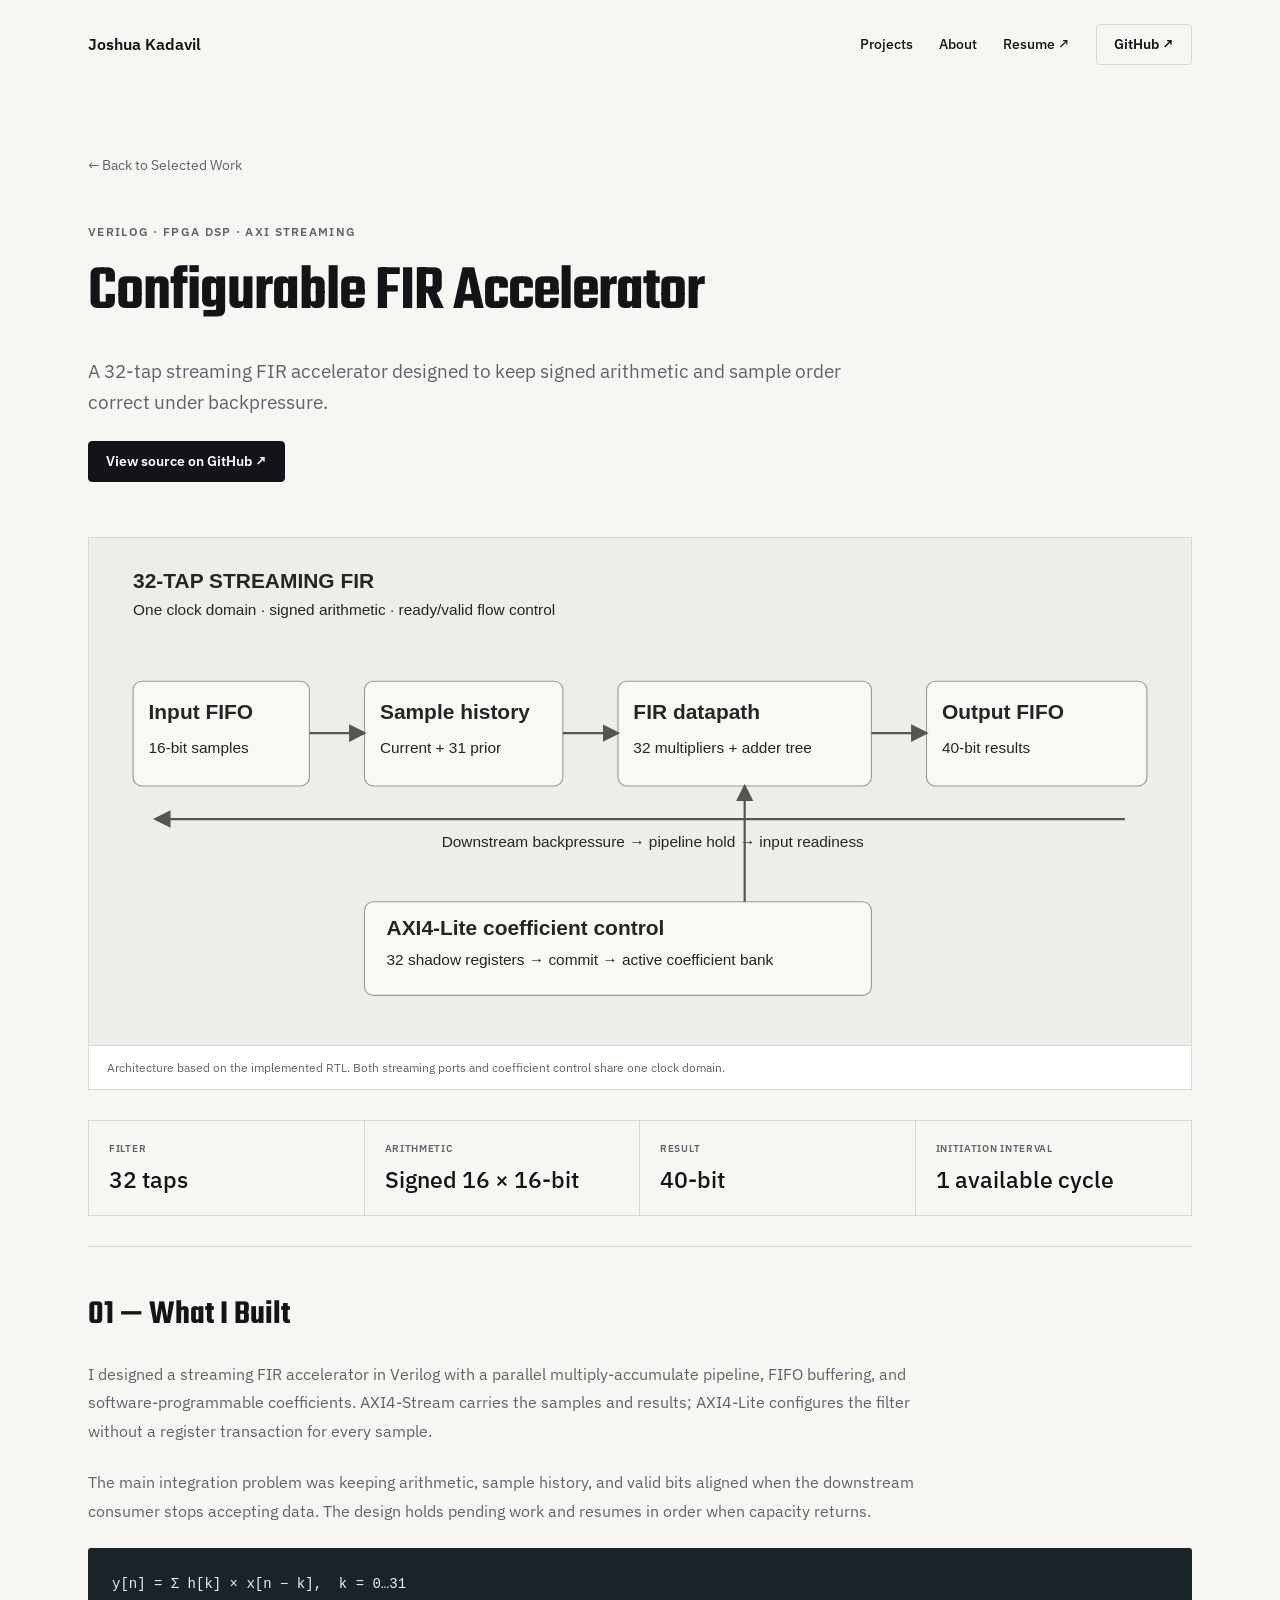
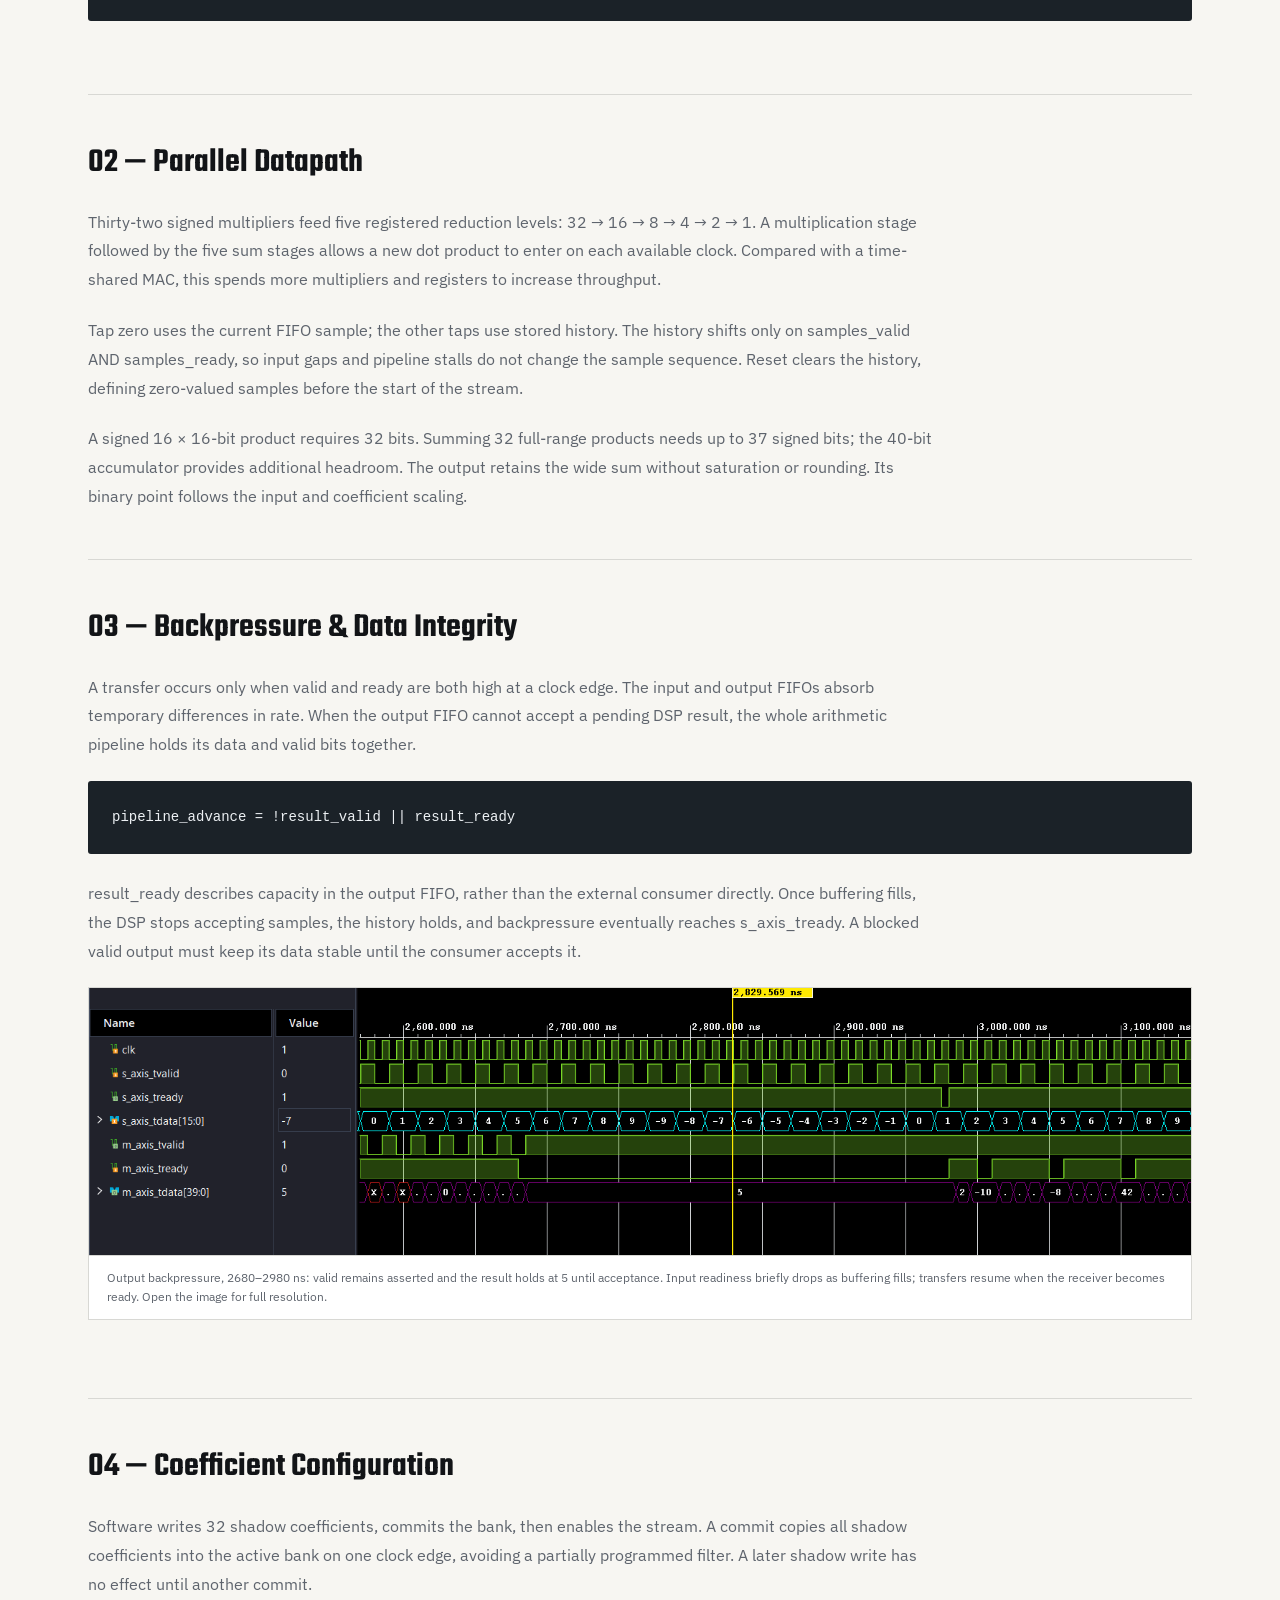
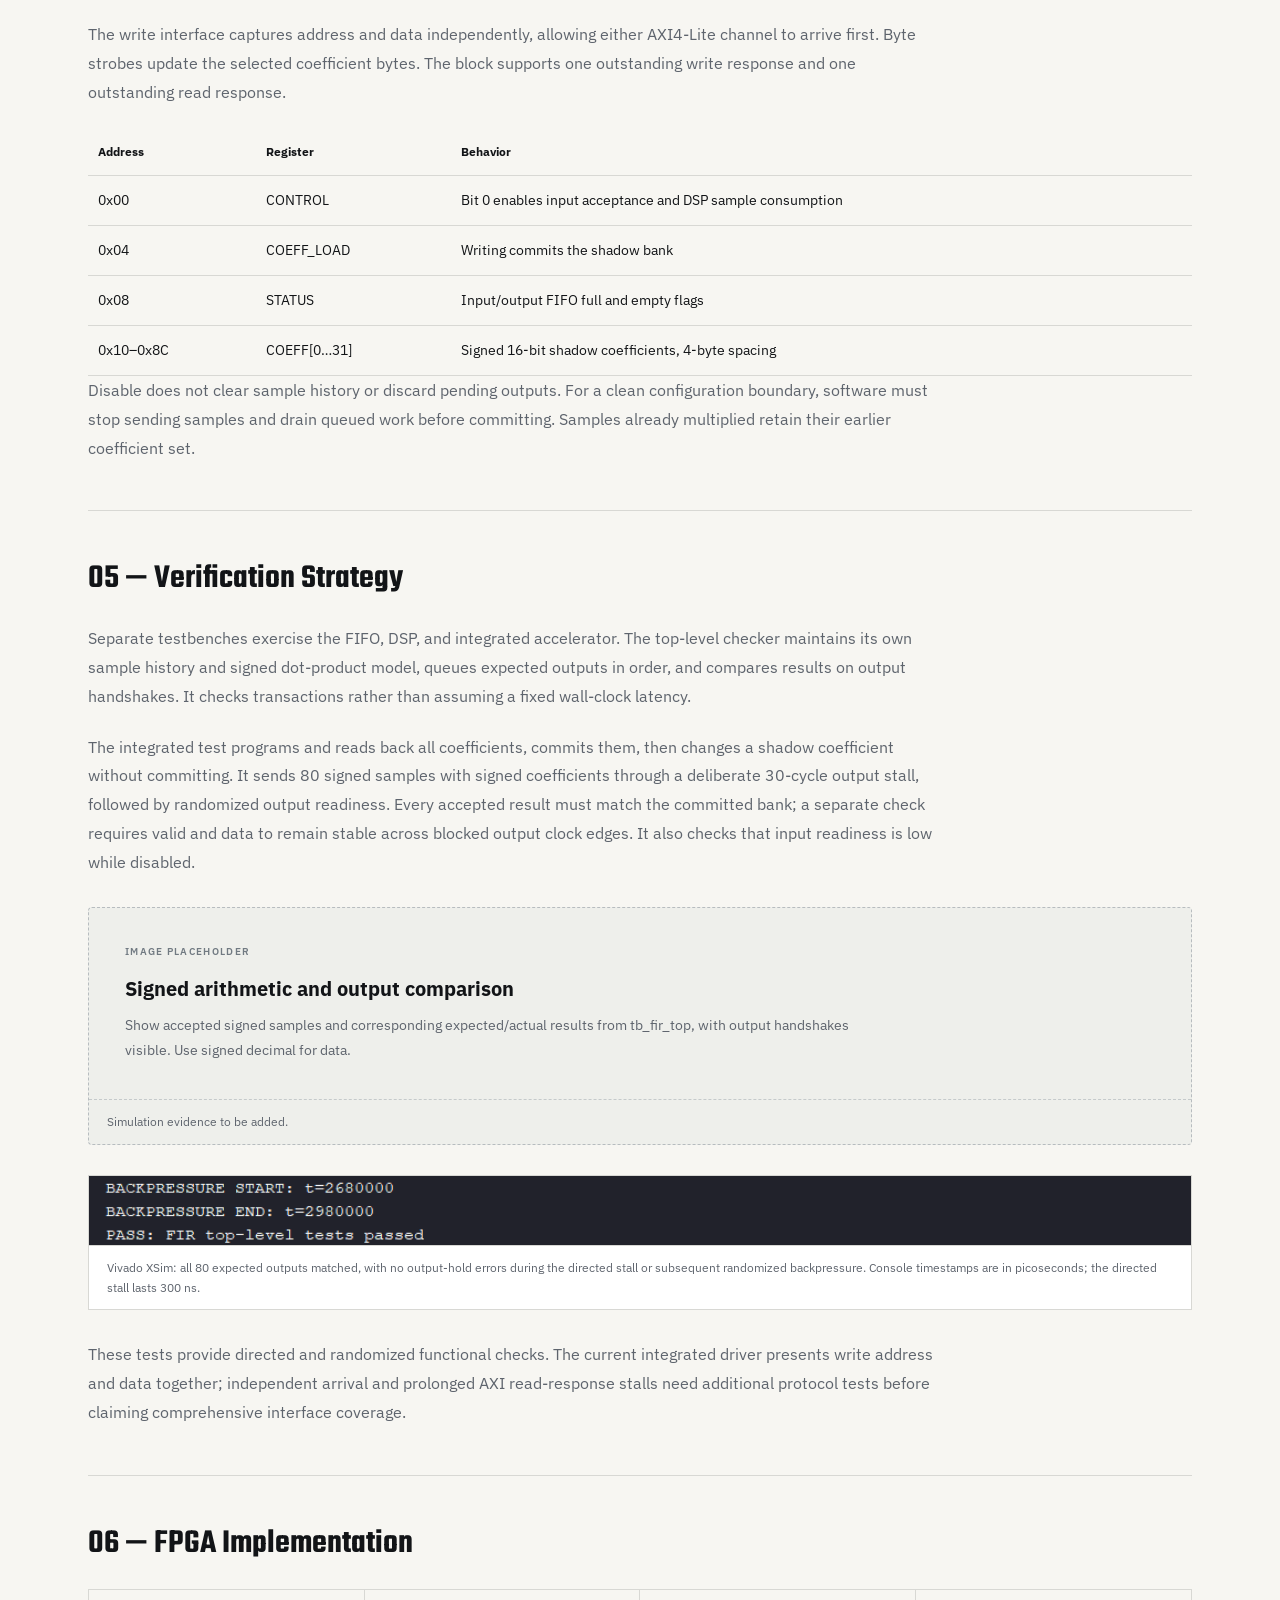
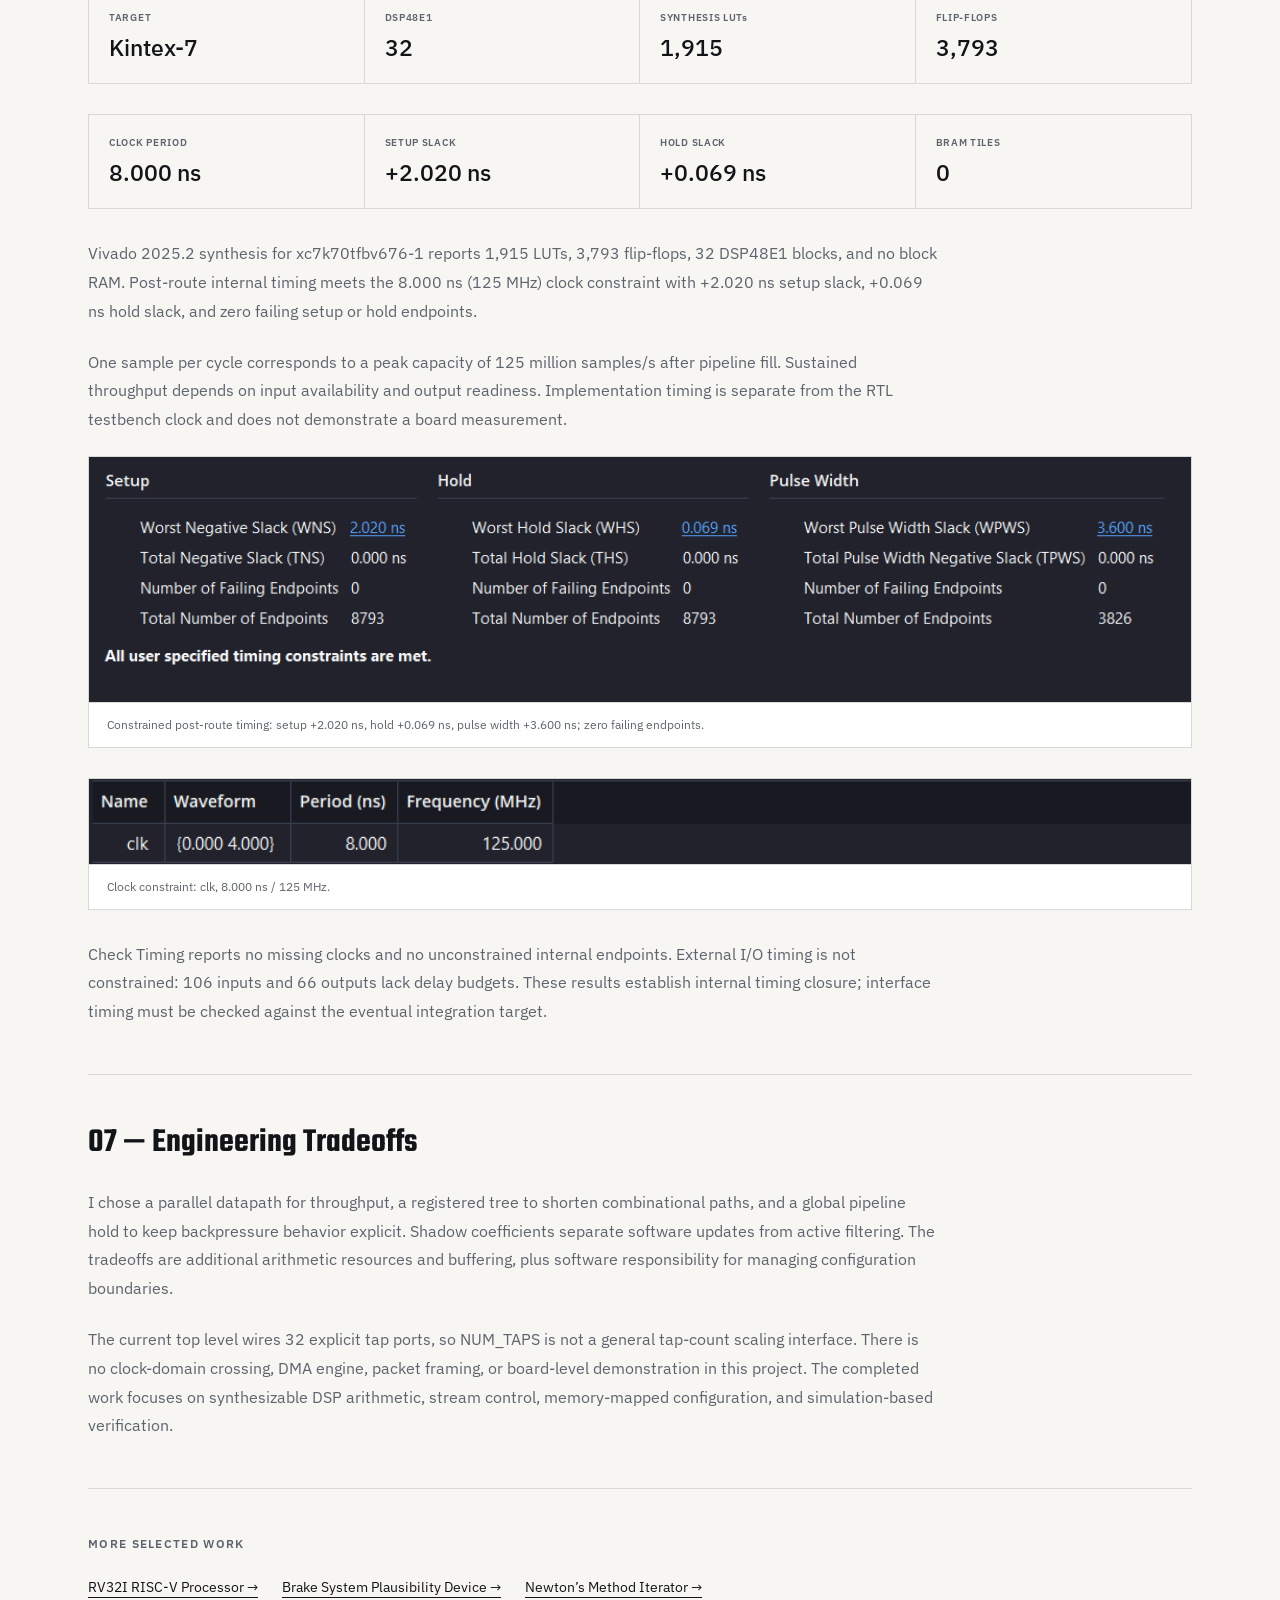
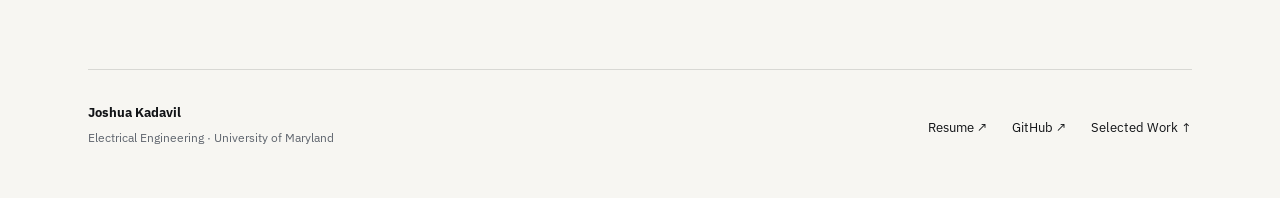
==== commit 8d13db86: "Document FIR internal timing closure and external I/O timing scope" ====
--- a/projects/fir/index.html
+++ b/projects/fir/index.html
@@ -1 +1 @@
-<!doctype html><html lang="en"><head><meta charset="utf-8"><meta name="viewport" content="width=device-width, initial-scale=1"><title>Configurable FIR Accelerator — Joshua Kadavil</title><meta name="description" content="Joshua Kadavil’s electrical engineering portfolio: FPGA, RTL, computer architecture, PCB and CMOS design."><link rel="stylesheet" href="/style.css"></head><body><header><a class="brand" href="/">Joshua Kadavil</a><nav aria-label="Main navigation"><a href="/#work">Projects</a><a href="/#about">About</a><a href="https://drive.google.com/file/d/1f0EyTunNT7NF5_D-wASFy5cTvmZ3Mgu0/view?usp=sharing" target="_blank" rel="noopener">Resume ↗</a><a class="button" href="https://github.com/jkadavil" target="_blank" rel="noopener">GitHub ↗</a></nav></header><main><div class="projecthero"><a class="back" href="/#work">← Back to Selected Work</a><small>VERILOG · FPGA DSP · AXI STREAMING</small><h1>Configurable FIR Accelerator</h1><p>A 32-tap streaming FIR accelerator designed to keep signed arithmetic and sample order correct under backpressure.</p><a class="button primary" href="https://github.com/jkadavil/FIR_Filter" target="_blank" rel="noopener">View source on GitHub ↗</a></div><figure><img src="/assets/fir-architecture.svg" alt="32-tap FIR accelerator with input and output FIFOs, sample history, parallel arithmetic and AXI4-Lite coefficient control"><figcaption>Architecture based on the implemented RTL. Both streaming ports and coefficient control share one clock domain.</figcaption></figure><div class="stats"><div><small>FILTER</small><strong>32 taps</strong></div><div><small>ARITHMETIC</small><strong>Signed 16 × 16-bit</strong></div><div><small>RESULT</small><strong>40-bit</strong></div><div><small>INITIATION INTERVAL</small><strong>1 available cycle</strong></div></div><section class="detail"><h2>01 — What I Built</h2><div><p>I designed a streaming FIR accelerator in Verilog with a parallel multiply-accumulate pipeline, FIFO buffering, and software-programmable coefficients. AXI4-Stream carries the samples and results; AXI4-Lite configures the filter without a register transaction for every sample.</p><p>The main integration problem was keeping arithmetic, sample history, and valid bits aligned when the downstream consumer stops accepting data. The design holds pending work and resumes in order when capacity returns.</p><pre><code>y[n] = Σ h[k] × x[n − k],  k = 0…31</code></pre></div></section><section class="detail"><h2>02 — Parallel Datapath</h2><div><p>Thirty-two signed multipliers feed five registered reduction levels: 32 → 16 → 8 → 4 → 2 → 1. A multiplication stage followed by the five sum stages allows a new dot product to enter on each available clock. Compared with a time-shared MAC, this spends more multipliers and registers to increase throughput.</p><p>Tap zero uses the current FIFO sample; the other taps use stored history. The history shifts only on samples_valid AND samples_ready, so input gaps and pipeline stalls do not change the sample sequence. Reset clears the history, defining zero-valued samples before the start of the stream.</p><p>A signed 16 × 16-bit product requires 32 bits. Summing 32 full-range products needs up to 37 signed bits; the 40-bit accumulator provides additional headroom. The output retains the wide sum without saturation or rounding. Its binary point follows the input and coefficient scaling.</p></div></section><section class="detail"><h2>03 — Backpressure & Data Integrity</h2><div><p>A transfer occurs only when valid and ready are both high at a clock edge. The input and output FIFOs absorb temporary differences in rate. When the output FIFO cannot accept a pending DSP result, the whole arithmetic pipeline holds its data and valid bits together.</p><pre><code>pipeline_advance = !result_valid || result_ready</code></pre><p>result_ready describes capacity in the output FIFO, rather than the external consumer directly. Once buffering fills, the DSP stops accepting samples, the history holds, and backpressure eventually reaches s_axis_tready. A blocked valid output must keep its data stable until the consumer accepts it.</p><figure><a href="/assets/fir-backpressure.png" target="_blank" rel="noopener"><img src="/assets/fir-backpressure.png" alt="Vivado waveform showing a 300 ns output stall, stable FIR result of 5, and resumed output transfers" loading="lazy"></a><figcaption>Output backpressure, 2680–2980 ns: valid remains asserted and the result holds at 5 until acceptance. Input readiness briefly drops as buffering fills; transfers resume when the receiver becomes ready. Open the image for full resolution.</figcaption></figure></div></section><section class="detail"><h2>04 — Coefficient Configuration</h2><div><p>Software writes 32 shadow coefficients, commits the bank, then enables the stream. A commit copies all shadow coefficients into the active bank on one clock edge, avoiding a partially programmed filter. A later shadow write has no effect until another commit.</p><p>The write interface captures address and data independently, allowing either AXI4-Lite channel to arrive first. Byte strobes update the selected coefficient bytes. The block supports one outstanding write response and one outstanding read response.</p><div class="tablewrap"><table><thead><tr><th>Address</th><th>Register</th><th>Behavior</th></tr></thead><tbody><tr><td>0x00</td><td>CONTROL</td><td>Bit 0 enables input acceptance and DSP sample consumption</td></tr><tr><td>0x04</td><td>COEFF_LOAD</td><td>Writing commits the shadow bank</td></tr><tr><td>0x08</td><td>STATUS</td><td>Input/output FIFO full and empty flags</td></tr><tr><td>0x10–0x8C</td><td>COEFF[0…31]</td><td>Signed 16-bit shadow coefficients, 4-byte spacing</td></tr></tbody></table></div><p>Disable does not clear sample history or discard pending outputs. For a clean configuration boundary, software must stop sending samples and drain queued work before committing. Samples already multiplied retain their earlier coefficient set.</p></div></section><section class="detail"><h2>05 — Verification Strategy</h2><div><p>Separate testbenches exercise the FIFO, DSP, and integrated accelerator. The top-level checker maintains its own sample history and signed dot-product model, queues expected outputs in order, and compares results on output handshakes. It checks transactions rather than assuming a fixed wall-clock latency.</p><p>The integrated test programs and reads back all coefficients, commits them, then changes a shadow coefficient without committing. It sends 80 signed samples with signed coefficients through a deliberate 30-cycle output stall, followed by randomized output readiness. Every accepted result must match the committed bank; a separate check requires valid and data to remain stable across blocked output clock edges. It also checks that input readiness is low while disabled.</p><figure class="evidence-placeholder"><div><small>IMAGE PLACEHOLDER</small><h3>Signed arithmetic and output comparison</h3><p>Show accepted signed samples and corresponding expected/actual results from tb_fir_top, with output handshakes visible. Use signed decimal for data.</p></div><figcaption>Simulation evidence to be added.</figcaption></figure><figure><img src="/assets/fir-verification-pass.png" alt="Vivado console reporting backpressure start and end timestamps and FIR top-level tests passed" loading="lazy"><figcaption>Vivado XSim: all 80 expected outputs matched, with no output-hold errors during the directed stall or subsequent randomized backpressure. Console timestamps are in picoseconds; the directed stall lasts 300 ns.</figcaption></figure><p>These tests provide directed and randomized functional checks. The current integrated driver presents write address and data together; independent arrival and prolonged AXI read-response stalls need additional protocol tests before claiming comprehensive interface coverage.</p></div></section><section class="detail"><h2>06 — FPGA Implementation</h2><div><div class="stats"><div><small>TARGET</small><strong>Kintex-7</strong></div><div><small>DSP48E1</small><strong>32</strong></div><div><small>LUTs</small><strong>1,900</strong></div><div><small>FLIP-FLOPS</small><strong>3,793</strong></div></div><div class="stats"><div><small>CLOCK PERIOD</small><strong>8.000 ns</strong></div><div><small>SETUP SLACK</small><strong>+2.020 ns</strong></div><div><small>HOLD SLACK</small><strong>+0.069 ns</strong></div><div><small>BRAM TILES</small><strong>0</strong></div></div><p>The reported Vivado 2025.2 implementation targets xc7k70tfbv676-1 and meets the constrained 125 MHz clock with zero total negative slack. Multipliers map to dedicated DSP48E1 blocks; the small FIFOs use registers.</p><p>One sample per cycle corresponds to a peak capacity of 125 million samples/s after pipeline fill. Sustained throughput depends on input availability and output readiness. Implementation timing is separate from the RTL testbench clock and does not demonstrate a board measurement.</p><figure class="evidence-placeholder"><div><small>IMAGE PLACEHOLDER</small><h3>Utilization and timing reports</h3><p>Add the actual utilization and timing summaries showing fir_top, target device, clock constraints, DSP count and setup/hold slack.</p></div><figcaption>Simulation evidence to be added.</figcaption></figure></div></section><section class="detail"><h2>07 — Engineering Tradeoffs</h2><div><p>I chose a parallel datapath for throughput, a registered tree to shorten combinational paths, and a global pipeline hold to keep backpressure behavior explicit. Shadow coefficients separate software updates from active filtering. The tradeoffs are additional arithmetic resources and buffering, plus software responsibility for managing configuration boundaries.</p><p>The current top level wires 32 explicit tap ports, so NUM_TAPS is not a general tap-count scaling interface. There is no clock-domain crossing, DMA engine, packet framing, or board-level demonstration in this project. The completed work focuses on synthesizable DSP arithmetic, stream control, memory-mapped configuration, and simulation-based verification.</p></div></section><section class="more"><small>MORE SELECTED WORK</small><div><a href="/projects/rv32i/">RV32I RISC-V Processor →</a><a href="/projects/bspd/">Brake System Plausibility Device →</a><a href="/projects/newtonian-iterator/">Newton’s Method Iterator →</a></div></section></main><footer><div><strong>Joshua Kadavil</strong><p>Electrical Engineering · University of Maryland</p></div><div><a href="https://drive.google.com/file/d/1f0EyTunNT7NF5_D-wASFy5cTvmZ3Mgu0/view?usp=sharing">Resume ↗</a><a href="https://github.com/jkadavil">GitHub ↗</a><a href="/#work">Selected Work ↑</a></div></footer></body></html>+<!doctype html><html lang="en"><head><meta charset="utf-8"><meta name="viewport" content="width=device-width, initial-scale=1"><title>Configurable FIR Accelerator — Joshua Kadavil</title><meta name="description" content="Joshua Kadavil’s electrical engineering portfolio: FPGA, RTL, computer architecture, PCB and CMOS design."><link rel="stylesheet" href="/style.css"></head><body><header><a class="brand" href="/">Joshua Kadavil</a><nav aria-label="Main navigation"><a href="/#work">Projects</a><a href="/#about">About</a><a href="https://drive.google.com/file/d/1f0EyTunNT7NF5_D-wASFy5cTvmZ3Mgu0/view?usp=sharing" target="_blank" rel="noopener">Resume ↗</a><a class="button" href="https://github.com/jkadavil" target="_blank" rel="noopener">GitHub ↗</a></nav></header><main><div class="projecthero"><a class="back" href="/#work">← Back to Selected Work</a><small>VERILOG · FPGA DSP · AXI STREAMING</small><h1>Configurable FIR Accelerator</h1><p>A 32-tap streaming FIR accelerator designed to keep signed arithmetic and sample order correct under backpressure.</p><a class="button primary" href="https://github.com/jkadavil/FIR_Filter" target="_blank" rel="noopener">View source on GitHub ↗</a></div><figure><img src="/assets/fir-architecture.svg" alt="32-tap FIR accelerator with input and output FIFOs, sample history, parallel arithmetic and AXI4-Lite coefficient control"><figcaption>Architecture based on the implemented RTL. Both streaming ports and coefficient control share one clock domain.</figcaption></figure><div class="stats"><div><small>FILTER</small><strong>32 taps</strong></div><div><small>ARITHMETIC</small><strong>Signed 16 × 16-bit</strong></div><div><small>RESULT</small><strong>40-bit</strong></div><div><small>INITIATION INTERVAL</small><strong>1 available cycle</strong></div></div><section class="detail"><h2>01 — What I Built</h2><div><p>I designed a streaming FIR accelerator in Verilog with a parallel multiply-accumulate pipeline, FIFO buffering, and software-programmable coefficients. AXI4-Stream carries the samples and results; AXI4-Lite configures the filter without a register transaction for every sample.</p><p>The main integration problem was keeping arithmetic, sample history, and valid bits aligned when the downstream consumer stops accepting data. The design holds pending work and resumes in order when capacity returns.</p><pre><code>y[n] = Σ h[k] × x[n − k],  k = 0…31</code></pre></div></section><section class="detail"><h2>02 — Parallel Datapath</h2><div><p>Thirty-two signed multipliers feed five registered reduction levels: 32 → 16 → 8 → 4 → 2 → 1. A multiplication stage followed by the five sum stages allows a new dot product to enter on each available clock. Compared with a time-shared MAC, this spends more multipliers and registers to increase throughput.</p><p>Tap zero uses the current FIFO sample; the other taps use stored history. The history shifts only on samples_valid AND samples_ready, so input gaps and pipeline stalls do not change the sample sequence. Reset clears the history, defining zero-valued samples before the start of the stream.</p><p>A signed 16 × 16-bit product requires 32 bits. Summing 32 full-range products needs up to 37 signed bits; the 40-bit accumulator provides additional headroom. The output retains the wide sum without saturation or rounding. Its binary point follows the input and coefficient scaling.</p></div></section><section class="detail"><h2>03 — Backpressure & Data Integrity</h2><div><p>A transfer occurs only when valid and ready are both high at a clock edge. The input and output FIFOs absorb temporary differences in rate. When the output FIFO cannot accept a pending DSP result, the whole arithmetic pipeline holds its data and valid bits together.</p><pre><code>pipeline_advance = !result_valid || result_ready</code></pre><p>result_ready describes capacity in the output FIFO, rather than the external consumer directly. Once buffering fills, the DSP stops accepting samples, the history holds, and backpressure eventually reaches s_axis_tready. A blocked valid output must keep its data stable until the consumer accepts it.</p><figure><a href="/assets/fir-backpressure.png" target="_blank" rel="noopener"><img src="/assets/fir-backpressure.png" alt="Vivado waveform showing a 300 ns output stall, stable FIR result of 5, and resumed output transfers" loading="lazy"></a><figcaption>Output backpressure, 2680–2980 ns: valid remains asserted and the result holds at 5 until acceptance. Input readiness briefly drops as buffering fills; transfers resume when the receiver becomes ready. Open the image for full resolution.</figcaption></figure></div></section><section class="detail"><h2>04 — Coefficient Configuration</h2><div><p>Software writes 32 shadow coefficients, commits the bank, then enables the stream. A commit copies all shadow coefficients into the active bank on one clock edge, avoiding a partially programmed filter. A later shadow write has no effect until another commit.</p><p>The write interface captures address and data independently, allowing either AXI4-Lite channel to arrive first. Byte strobes update the selected coefficient bytes. The block supports one outstanding write response and one outstanding read response.</p><div class="tablewrap"><table><thead><tr><th>Address</th><th>Register</th><th>Behavior</th></tr></thead><tbody><tr><td>0x00</td><td>CONTROL</td><td>Bit 0 enables input acceptance and DSP sample consumption</td></tr><tr><td>0x04</td><td>COEFF_LOAD</td><td>Writing commits the shadow bank</td></tr><tr><td>0x08</td><td>STATUS</td><td>Input/output FIFO full and empty flags</td></tr><tr><td>0x10–0x8C</td><td>COEFF[0…31]</td><td>Signed 16-bit shadow coefficients, 4-byte spacing</td></tr></tbody></table></div><p>Disable does not clear sample history or discard pending outputs. For a clean configuration boundary, software must stop sending samples and drain queued work before committing. Samples already multiplied retain their earlier coefficient set.</p></div></section><section class="detail"><h2>05 — Verification Strategy</h2><div><p>Separate testbenches exercise the FIFO, DSP, and integrated accelerator. The top-level checker maintains its own sample history and signed dot-product model, queues expected outputs in order, and compares results on output handshakes. It checks transactions rather than assuming a fixed wall-clock latency.</p><p>The integrated test programs and reads back all coefficients, commits them, then changes a shadow coefficient without committing. It sends 80 signed samples with signed coefficients through a deliberate 30-cycle output stall, followed by randomized output readiness. Every accepted result must match the committed bank; a separate check requires valid and data to remain stable across blocked output clock edges. It also checks that input readiness is low while disabled.</p><figure class="evidence-placeholder"><div><small>IMAGE PLACEHOLDER</small><h3>Signed arithmetic and output comparison</h3><p>Show accepted signed samples and corresponding expected/actual results from tb_fir_top, with output handshakes visible. Use signed decimal for data.</p></div><figcaption>Simulation evidence to be added.</figcaption></figure><figure><img src="/assets/fir-verification-pass.png" alt="Vivado console reporting backpressure start and end timestamps and FIR top-level tests passed" loading="lazy"><figcaption>Vivado XSim: all 80 expected outputs matched, with no output-hold errors during the directed stall or subsequent randomized backpressure. Console timestamps are in picoseconds; the directed stall lasts 300 ns.</figcaption></figure><p>These tests provide directed and randomized functional checks. The current integrated driver presents write address and data together; independent arrival and prolonged AXI read-response stalls need additional protocol tests before claiming comprehensive interface coverage.</p></div></section><section class="detail"><h2>06 — FPGA Implementation</h2><div><div class="stats"><div><small>TARGET</small><strong>Kintex-7</strong></div><div><small>DSP48E1</small><strong>32</strong></div><div><small>SYNTHESIS LUTs</small><strong>1,915</strong></div><div><small>FLIP-FLOPS</small><strong>3,793</strong></div></div><div class="stats"><div><small>CLOCK PERIOD</small><strong>8.000 ns</strong></div><div><small>SETUP SLACK</small><strong>+2.020 ns</strong></div><div><small>HOLD SLACK</small><strong>+0.069 ns</strong></div><div><small>BRAM TILES</small><strong>0</strong></div></div><p>Vivado 2025.2 synthesis for xc7k70tfbv676-1 reports 1,915 LUTs, 3,793 flip-flops, 32 DSP48E1 blocks, and no block RAM. Post-route internal timing meets the 8.000 ns (125 MHz) clock constraint with +2.020 ns setup slack, +0.069 ns hold slack, and zero failing setup or hold endpoints.</p><p>One sample per cycle corresponds to a peak capacity of 125 million samples/s after pipeline fill. Sustained throughput depends on input availability and output readiness. Implementation timing is separate from the RTL testbench clock and does not demonstrate a board measurement.</p><figure><img src="/assets/fir-timing-summary.png" alt="Vivado timing summary showing positive setup, hold and pulse-width slack" loading="lazy"><figcaption>Constrained post-route timing: setup +2.020 ns, hold +0.069 ns, pulse width +3.600 ns; zero failing endpoints.</figcaption></figure><figure><img src="/assets/fir-clock-summary.png" alt="Vivado clock summary showing an 8 ns period and 125 MHz frequency" loading="lazy"><figcaption>Clock constraint: clk, 8.000 ns / 125 MHz.</figcaption></figure><p>Check Timing reports no missing clocks and no unconstrained internal endpoints. External I/O timing is not constrained: 106 inputs and 66 outputs lack delay budgets. These results establish internal timing closure; interface timing must be checked against the eventual integration target.</p></div></section><section class="detail"><h2>07 — Engineering Tradeoffs</h2><div><p>I chose a parallel datapath for throughput, a registered tree to shorten combinational paths, and a global pipeline hold to keep backpressure behavior explicit. Shadow coefficients separate software updates from active filtering. The tradeoffs are additional arithmetic resources and buffering, plus software responsibility for managing configuration boundaries.</p><p>The current top level wires 32 explicit tap ports, so NUM_TAPS is not a general tap-count scaling interface. There is no clock-domain crossing, DMA engine, packet framing, or board-level demonstration in this project. The completed work focuses on synthesizable DSP arithmetic, stream control, memory-mapped configuration, and simulation-based verification.</p></div></section><section class="more"><small>MORE SELECTED WORK</small><div><a href="/projects/rv32i/">RV32I RISC-V Processor →</a><a href="/projects/bspd/">Brake System Plausibility Device →</a><a href="/projects/newtonian-iterator/">Newton’s Method Iterator →</a></div></section></main><footer><div><strong>Joshua Kadavil</strong><p>Electrical Engineering · University of Maryland</p></div><div><a href="https://drive.google.com/file/d/1f0EyTunNT7NF5_D-wASFy5cTvmZ3Mgu0/view?usp=sharing">Resume ↗</a><a href="https://github.com/jkadavil">GitHub ↗</a><a href="/#work">Selected Work ↑</a></div></footer></body></html>
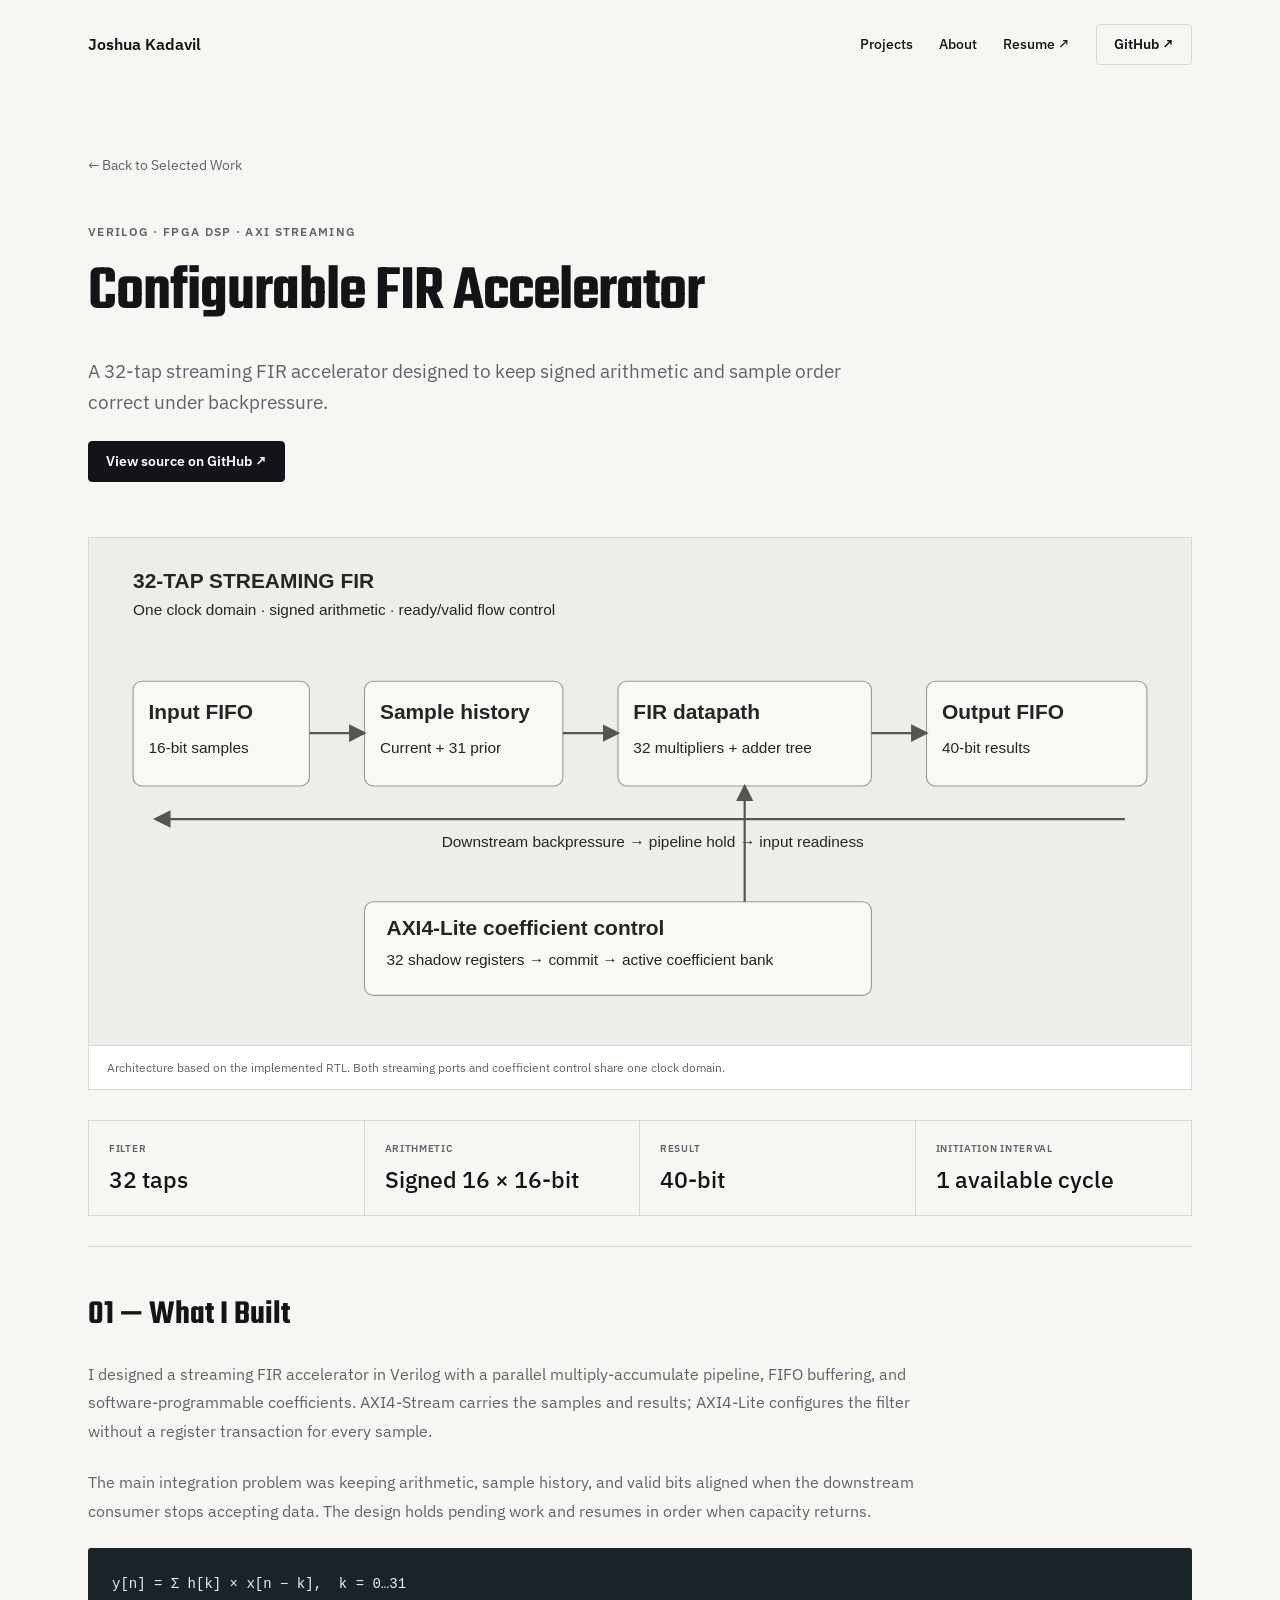
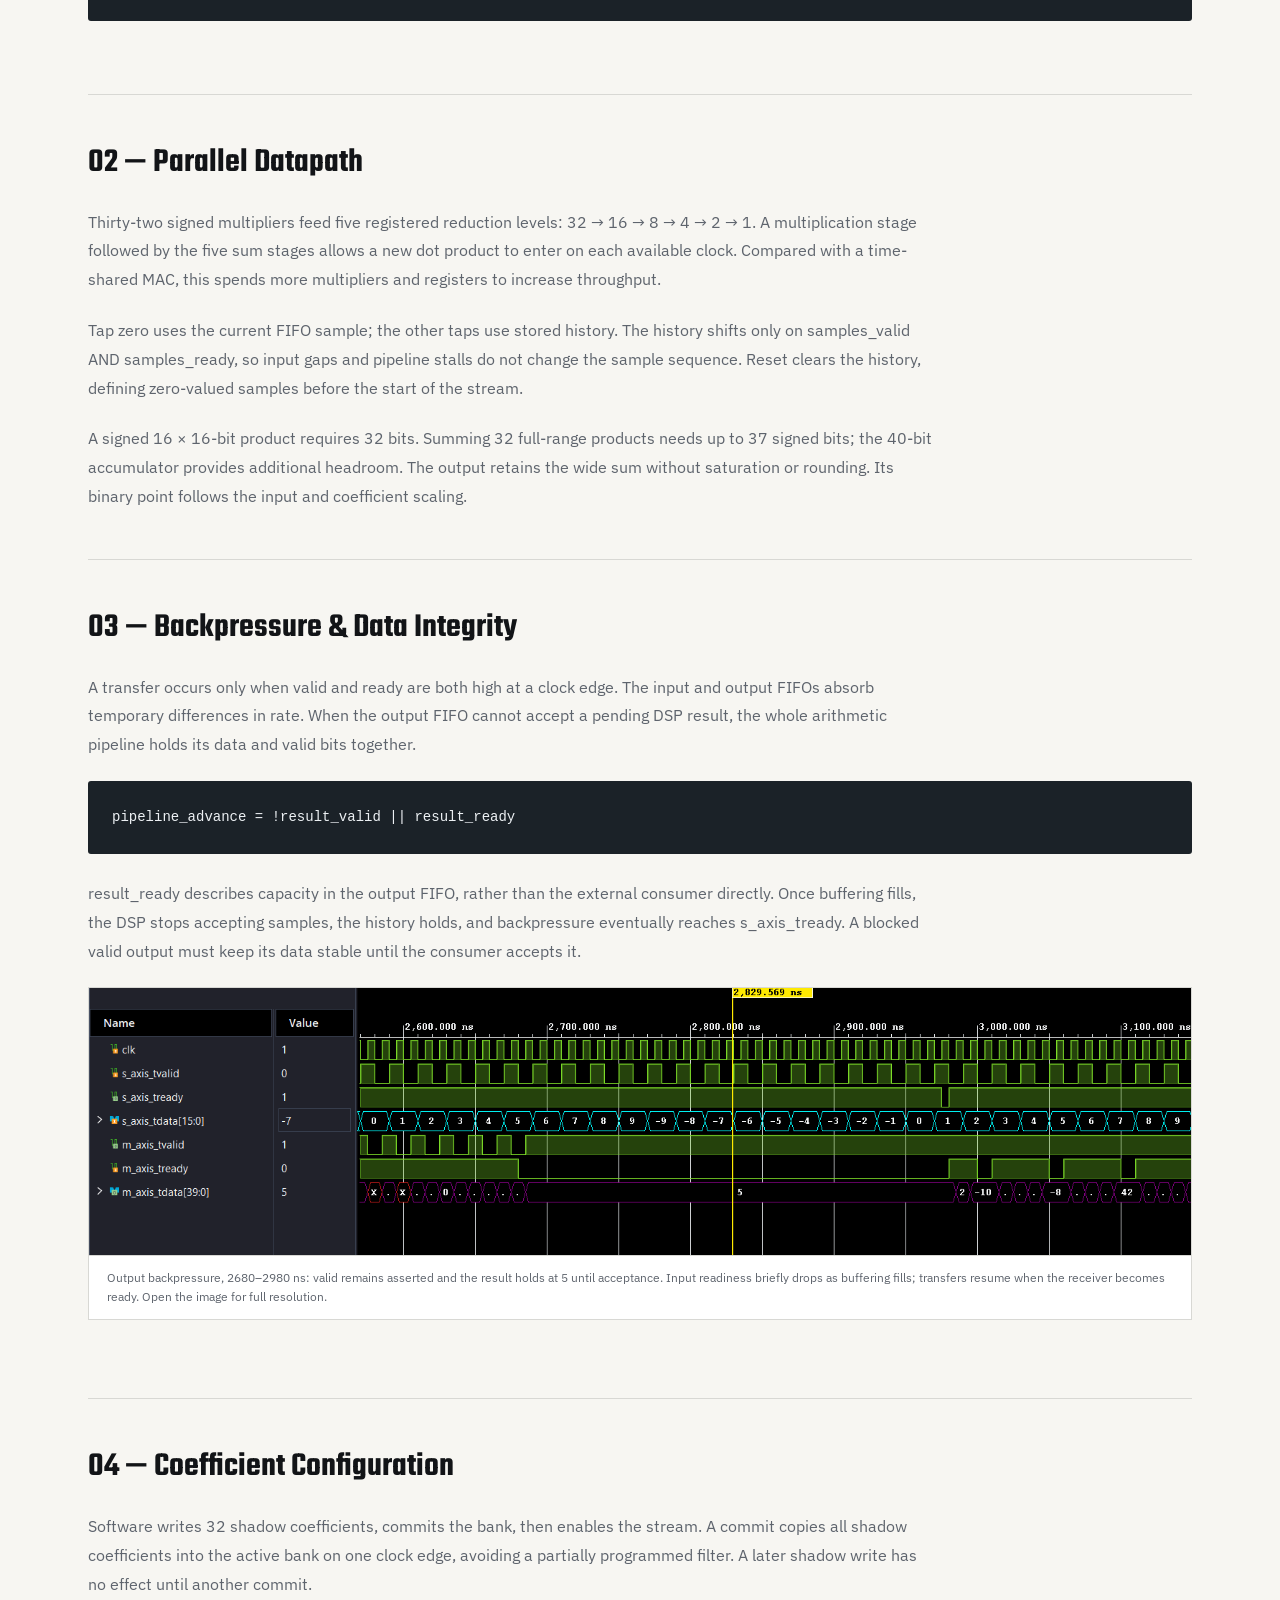
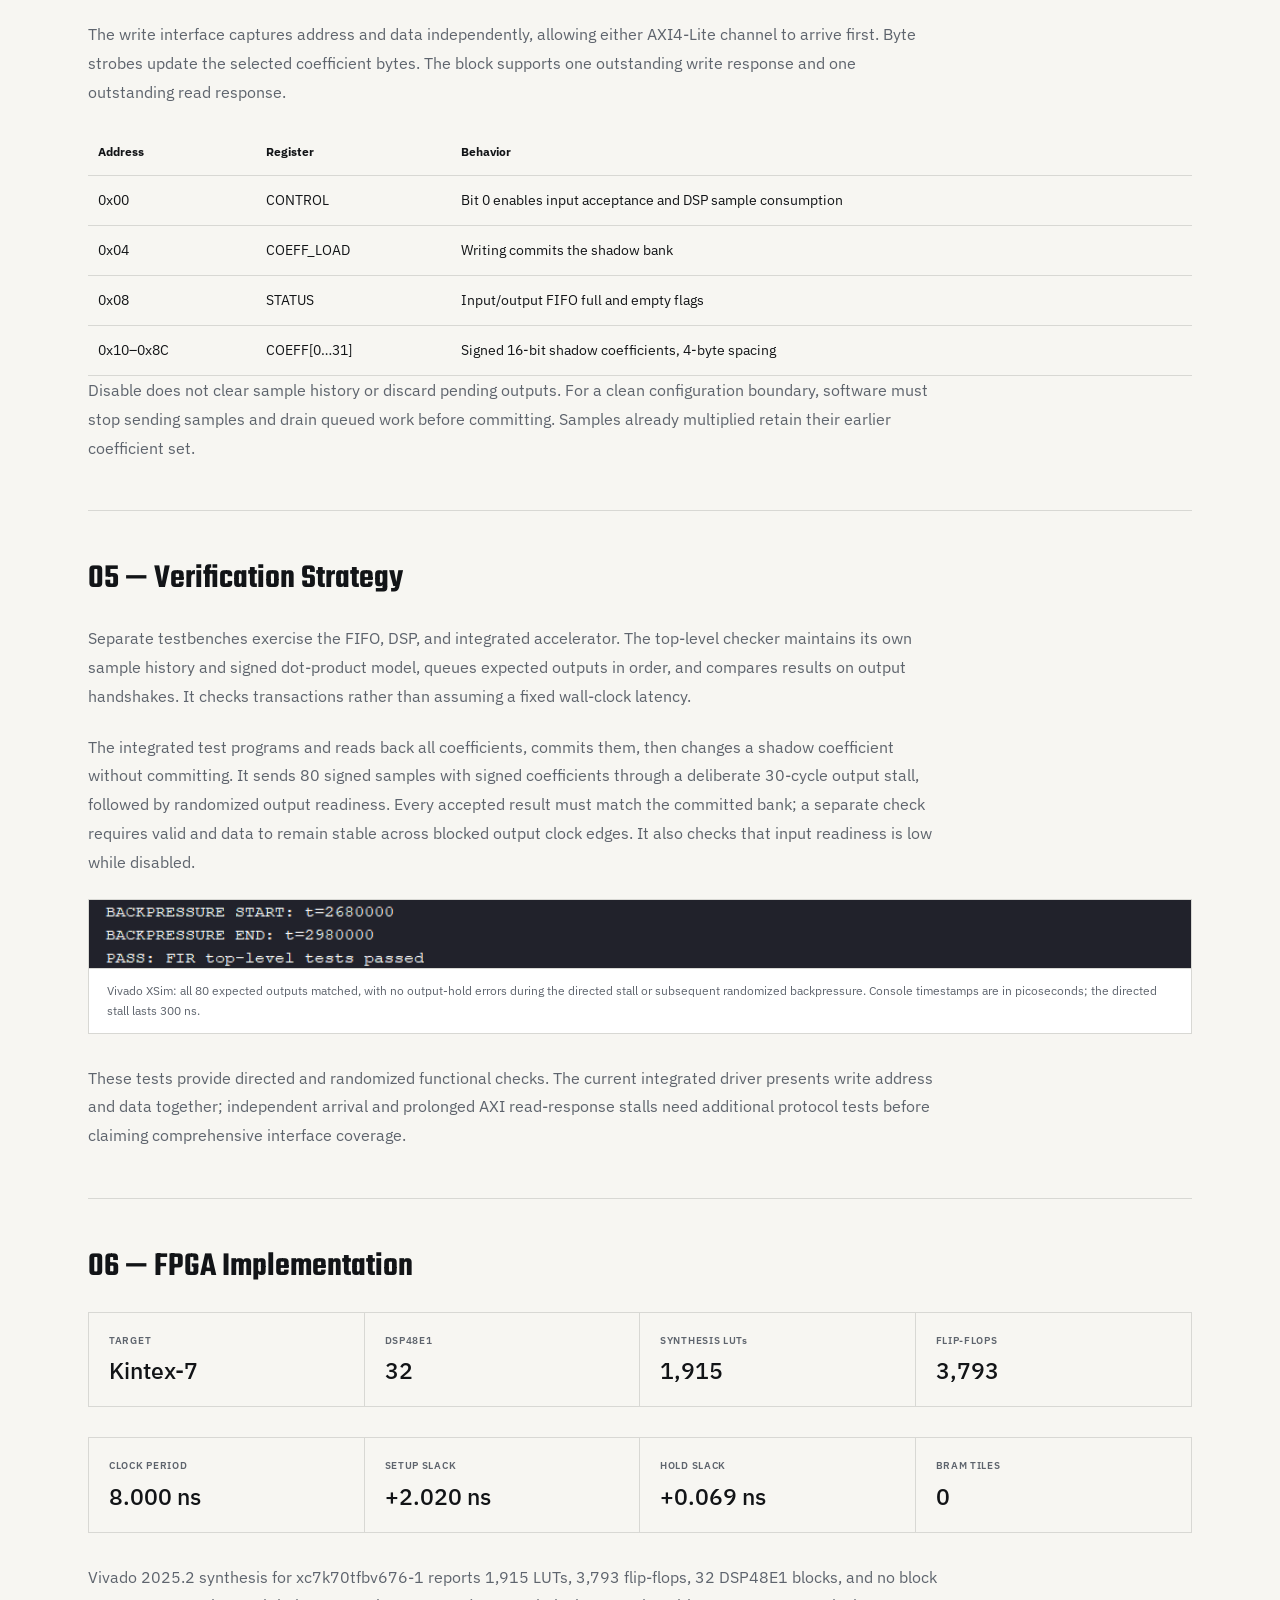
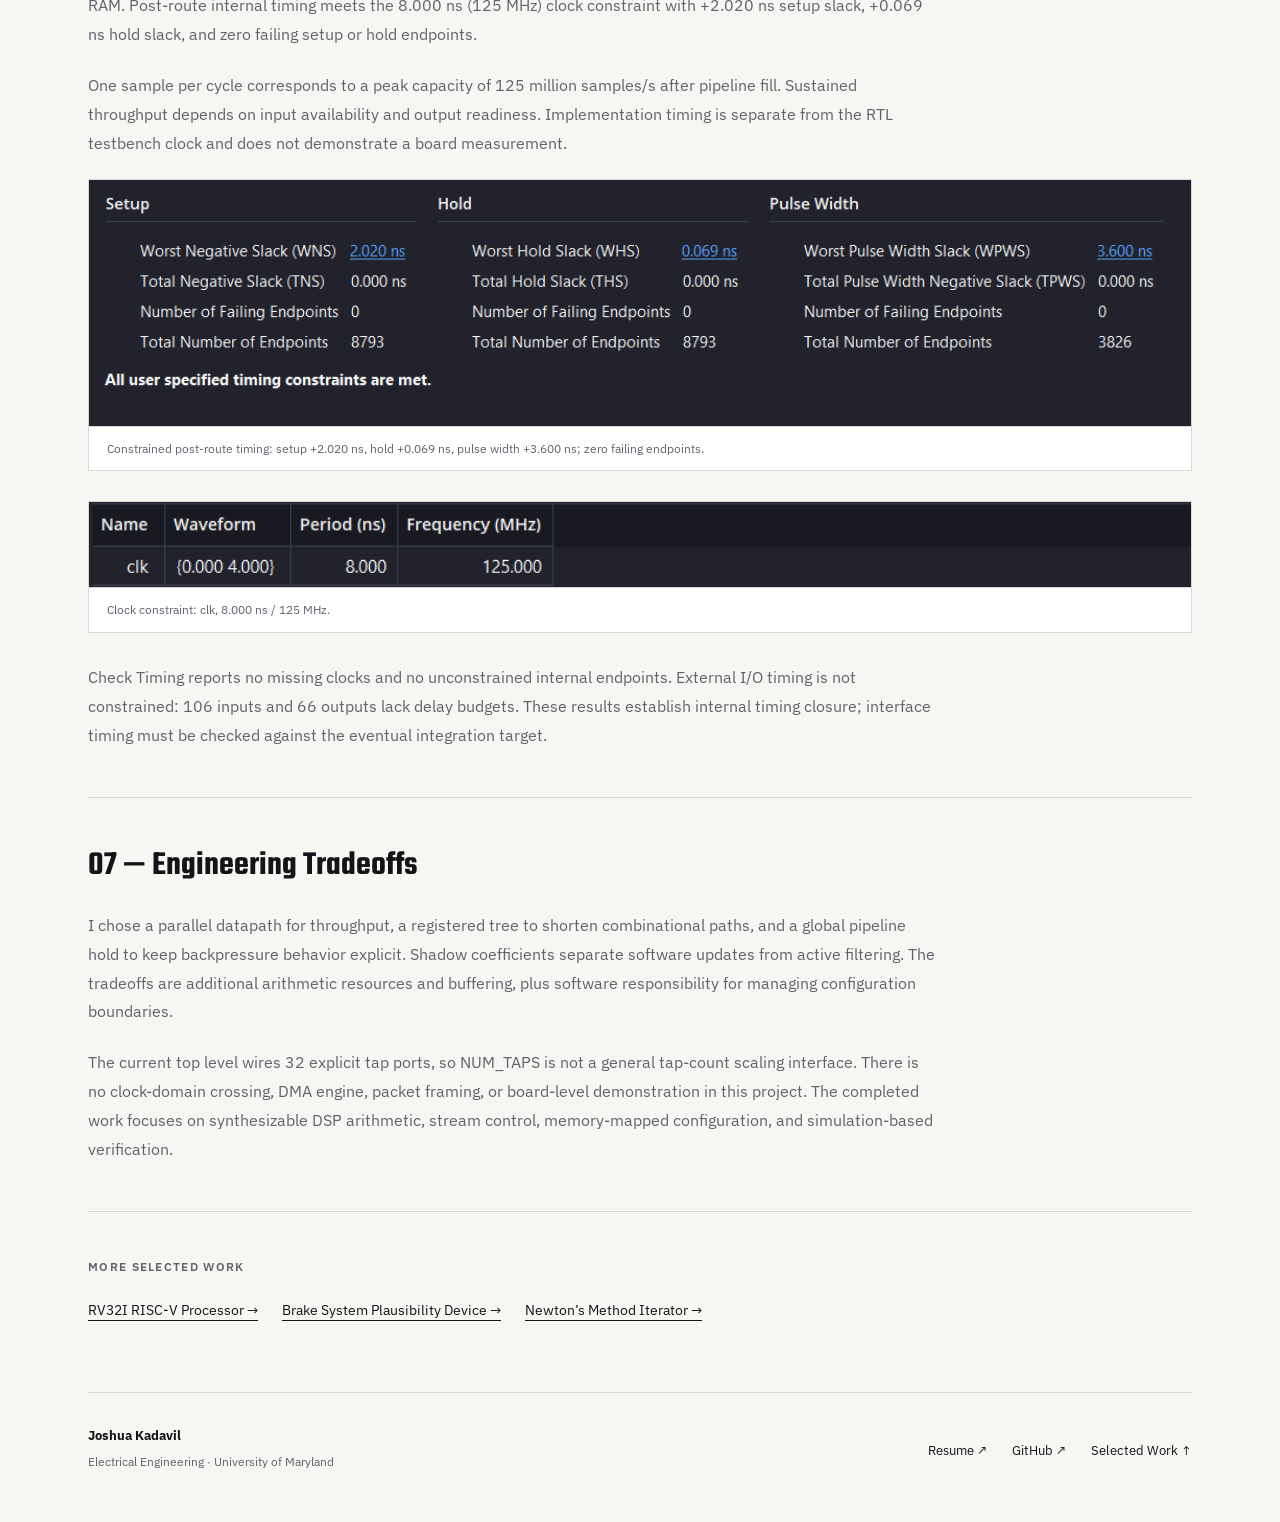
==== commit 203fecd3: "Remove redundant FIR verification image placeholder" ====
--- a/projects/fir/index.html
+++ b/projects/fir/index.html
@@ -1 +1 @@
-<!doctype html><html lang="en"><head><meta charset="utf-8"><meta name="viewport" content="width=device-width, initial-scale=1"><title>Configurable FIR Accelerator — Joshua Kadavil</title><meta name="description" content="Joshua Kadavil’s electrical engineering portfolio: FPGA, RTL, computer architecture, PCB and CMOS design."><link rel="stylesheet" href="/style.css"></head><body><header><a class="brand" href="/">Joshua Kadavil</a><nav aria-label="Main navigation"><a href="/#work">Projects</a><a href="/#about">About</a><a href="https://drive.google.com/file/d/1f0EyTunNT7NF5_D-wASFy5cTvmZ3Mgu0/view?usp=sharing" target="_blank" rel="noopener">Resume ↗</a><a class="button" href="https://github.com/jkadavil" target="_blank" rel="noopener">GitHub ↗</a></nav></header><main><div class="projecthero"><a class="back" href="/#work">← Back to Selected Work</a><small>VERILOG · FPGA DSP · AXI STREAMING</small><h1>Configurable FIR Accelerator</h1><p>A 32-tap streaming FIR accelerator designed to keep signed arithmetic and sample order correct under backpressure.</p><a class="button primary" href="https://github.com/jkadavil/FIR_Filter" target="_blank" rel="noopener">View source on GitHub ↗</a></div><figure><img src="/assets/fir-architecture.svg" alt="32-tap FIR accelerator with input and output FIFOs, sample history, parallel arithmetic and AXI4-Lite coefficient control"><figcaption>Architecture based on the implemented RTL. Both streaming ports and coefficient control share one clock domain.</figcaption></figure><div class="stats"><div><small>FILTER</small><strong>32 taps</strong></div><div><small>ARITHMETIC</small><strong>Signed 16 × 16-bit</strong></div><div><small>RESULT</small><strong>40-bit</strong></div><div><small>INITIATION INTERVAL</small><strong>1 available cycle</strong></div></div><section class="detail"><h2>01 — What I Built</h2><div><p>I designed a streaming FIR accelerator in Verilog with a parallel multiply-accumulate pipeline, FIFO buffering, and software-programmable coefficients. AXI4-Stream carries the samples and results; AXI4-Lite configures the filter without a register transaction for every sample.</p><p>The main integration problem was keeping arithmetic, sample history, and valid bits aligned when the downstream consumer stops accepting data. The design holds pending work and resumes in order when capacity returns.</p><pre><code>y[n] = Σ h[k] × x[n − k],  k = 0…31</code></pre></div></section><section class="detail"><h2>02 — Parallel Datapath</h2><div><p>Thirty-two signed multipliers feed five registered reduction levels: 32 → 16 → 8 → 4 → 2 → 1. A multiplication stage followed by the five sum stages allows a new dot product to enter on each available clock. Compared with a time-shared MAC, this spends more multipliers and registers to increase throughput.</p><p>Tap zero uses the current FIFO sample; the other taps use stored history. The history shifts only on samples_valid AND samples_ready, so input gaps and pipeline stalls do not change the sample sequence. Reset clears the history, defining zero-valued samples before the start of the stream.</p><p>A signed 16 × 16-bit product requires 32 bits. Summing 32 full-range products needs up to 37 signed bits; the 40-bit accumulator provides additional headroom. The output retains the wide sum without saturation or rounding. Its binary point follows the input and coefficient scaling.</p></div></section><section class="detail"><h2>03 — Backpressure & Data Integrity</h2><div><p>A transfer occurs only when valid and ready are both high at a clock edge. The input and output FIFOs absorb temporary differences in rate. When the output FIFO cannot accept a pending DSP result, the whole arithmetic pipeline holds its data and valid bits together.</p><pre><code>pipeline_advance = !result_valid || result_ready</code></pre><p>result_ready describes capacity in the output FIFO, rather than the external consumer directly. Once buffering fills, the DSP stops accepting samples, the history holds, and backpressure eventually reaches s_axis_tready. A blocked valid output must keep its data stable until the consumer accepts it.</p><figure><a href="/assets/fir-backpressure.png" target="_blank" rel="noopener"><img src="/assets/fir-backpressure.png" alt="Vivado waveform showing a 300 ns output stall, stable FIR result of 5, and resumed output transfers" loading="lazy"></a><figcaption>Output backpressure, 2680–2980 ns: valid remains asserted and the result holds at 5 until acceptance. Input readiness briefly drops as buffering fills; transfers resume when the receiver becomes ready. Open the image for full resolution.</figcaption></figure></div></section><section class="detail"><h2>04 — Coefficient Configuration</h2><div><p>Software writes 32 shadow coefficients, commits the bank, then enables the stream. A commit copies all shadow coefficients into the active bank on one clock edge, avoiding a partially programmed filter. A later shadow write has no effect until another commit.</p><p>The write interface captures address and data independently, allowing either AXI4-Lite channel to arrive first. Byte strobes update the selected coefficient bytes. The block supports one outstanding write response and one outstanding read response.</p><div class="tablewrap"><table><thead><tr><th>Address</th><th>Register</th><th>Behavior</th></tr></thead><tbody><tr><td>0x00</td><td>CONTROL</td><td>Bit 0 enables input acceptance and DSP sample consumption</td></tr><tr><td>0x04</td><td>COEFF_LOAD</td><td>Writing commits the shadow bank</td></tr><tr><td>0x08</td><td>STATUS</td><td>Input/output FIFO full and empty flags</td></tr><tr><td>0x10–0x8C</td><td>COEFF[0…31]</td><td>Signed 16-bit shadow coefficients, 4-byte spacing</td></tr></tbody></table></div><p>Disable does not clear sample history or discard pending outputs. For a clean configuration boundary, software must stop sending samples and drain queued work before committing. Samples already multiplied retain their earlier coefficient set.</p></div></section><section class="detail"><h2>05 — Verification Strategy</h2><div><p>Separate testbenches exercise the FIFO, DSP, and integrated accelerator. The top-level checker maintains its own sample history and signed dot-product model, queues expected outputs in order, and compares results on output handshakes. It checks transactions rather than assuming a fixed wall-clock latency.</p><p>The integrated test programs and reads back all coefficients, commits them, then changes a shadow coefficient without committing. It sends 80 signed samples with signed coefficients through a deliberate 30-cycle output stall, followed by randomized output readiness. Every accepted result must match the committed bank; a separate check requires valid and data to remain stable across blocked output clock edges. It also checks that input readiness is low while disabled.</p><figure class="evidence-placeholder"><div><small>IMAGE PLACEHOLDER</small><h3>Signed arithmetic and output comparison</h3><p>Show accepted signed samples and corresponding expected/actual results from tb_fir_top, with output handshakes visible. Use signed decimal for data.</p></div><figcaption>Simulation evidence to be added.</figcaption></figure><figure><img src="/assets/fir-verification-pass.png" alt="Vivado console reporting backpressure start and end timestamps and FIR top-level tests passed" loading="lazy"><figcaption>Vivado XSim: all 80 expected outputs matched, with no output-hold errors during the directed stall or subsequent randomized backpressure. Console timestamps are in picoseconds; the directed stall lasts 300 ns.</figcaption></figure><p>These tests provide directed and randomized functional checks. The current integrated driver presents write address and data together; independent arrival and prolonged AXI read-response stalls need additional protocol tests before claiming comprehensive interface coverage.</p></div></section><section class="detail"><h2>06 — FPGA Implementation</h2><div><div class="stats"><div><small>TARGET</small><strong>Kintex-7</strong></div><div><small>DSP48E1</small><strong>32</strong></div><div><small>SYNTHESIS LUTs</small><strong>1,915</strong></div><div><small>FLIP-FLOPS</small><strong>3,793</strong></div></div><div class="stats"><div><small>CLOCK PERIOD</small><strong>8.000 ns</strong></div><div><small>SETUP SLACK</small><strong>+2.020 ns</strong></div><div><small>HOLD SLACK</small><strong>+0.069 ns</strong></div><div><small>BRAM TILES</small><strong>0</strong></div></div><p>Vivado 2025.2 synthesis for xc7k70tfbv676-1 reports 1,915 LUTs, 3,793 flip-flops, 32 DSP48E1 blocks, and no block RAM. Post-route internal timing meets the 8.000 ns (125 MHz) clock constraint with +2.020 ns setup slack, +0.069 ns hold slack, and zero failing setup or hold endpoints.</p><p>One sample per cycle corresponds to a peak capacity of 125 million samples/s after pipeline fill. Sustained throughput depends on input availability and output readiness. Implementation timing is separate from the RTL testbench clock and does not demonstrate a board measurement.</p><figure><img src="/assets/fir-timing-summary.png" alt="Vivado timing summary showing positive setup, hold and pulse-width slack" loading="lazy"><figcaption>Constrained post-route timing: setup +2.020 ns, hold +0.069 ns, pulse width +3.600 ns; zero failing endpoints.</figcaption></figure><figure><img src="/assets/fir-clock-summary.png" alt="Vivado clock summary showing an 8 ns period and 125 MHz frequency" loading="lazy"><figcaption>Clock constraint: clk, 8.000 ns / 125 MHz.</figcaption></figure><p>Check Timing reports no missing clocks and no unconstrained internal endpoints. External I/O timing is not constrained: 106 inputs and 66 outputs lack delay budgets. These results establish internal timing closure; interface timing must be checked against the eventual integration target.</p></div></section><section class="detail"><h2>07 — Engineering Tradeoffs</h2><div><p>I chose a parallel datapath for throughput, a registered tree to shorten combinational paths, and a global pipeline hold to keep backpressure behavior explicit. Shadow coefficients separate software updates from active filtering. The tradeoffs are additional arithmetic resources and buffering, plus software responsibility for managing configuration boundaries.</p><p>The current top level wires 32 explicit tap ports, so NUM_TAPS is not a general tap-count scaling interface. There is no clock-domain crossing, DMA engine, packet framing, or board-level demonstration in this project. The completed work focuses on synthesizable DSP arithmetic, stream control, memory-mapped configuration, and simulation-based verification.</p></div></section><section class="more"><small>MORE SELECTED WORK</small><div><a href="/projects/rv32i/">RV32I RISC-V Processor →</a><a href="/projects/bspd/">Brake System Plausibility Device →</a><a href="/projects/newtonian-iterator/">Newton’s Method Iterator →</a></div></section></main><footer><div><strong>Joshua Kadavil</strong><p>Electrical Engineering · University of Maryland</p></div><div><a href="https://drive.google.com/file/d/1f0EyTunNT7NF5_D-wASFy5cTvmZ3Mgu0/view?usp=sharing">Resume ↗</a><a href="https://github.com/jkadavil">GitHub ↗</a><a href="/#work">Selected Work ↑</a></div></footer></body></html>+<!doctype html><html lang="en"><head><meta charset="utf-8"><meta name="viewport" content="width=device-width, initial-scale=1"><title>Configurable FIR Accelerator — Joshua Kadavil</title><meta name="description" content="Joshua Kadavil’s electrical engineering portfolio: FPGA, RTL, computer architecture, PCB and CMOS design."><link rel="stylesheet" href="/style.css"></head><body><header><a class="brand" href="/">Joshua Kadavil</a><nav aria-label="Main navigation"><a href="/#work">Projects</a><a href="/#about">About</a><a href="https://drive.google.com/file/d/1f0EyTunNT7NF5_D-wASFy5cTvmZ3Mgu0/view?usp=sharing" target="_blank" rel="noopener">Resume ↗</a><a class="button" href="https://github.com/jkadavil" target="_blank" rel="noopener">GitHub ↗</a></nav></header><main><div class="projecthero"><a class="back" href="/#work">← Back to Selected Work</a><small>VERILOG · FPGA DSP · AXI STREAMING</small><h1>Configurable FIR Accelerator</h1><p>A 32-tap streaming FIR accelerator designed to keep signed arithmetic and sample order correct under backpressure.</p><a class="button primary" href="https://github.com/jkadavil/FIR_Filter" target="_blank" rel="noopener">View source on GitHub ↗</a></div><figure><img src="/assets/fir-architecture.svg" alt="32-tap FIR accelerator with input and output FIFOs, sample history, parallel arithmetic and AXI4-Lite coefficient control"><figcaption>Architecture based on the implemented RTL. Both streaming ports and coefficient control share one clock domain.</figcaption></figure><div class="stats"><div><small>FILTER</small><strong>32 taps</strong></div><div><small>ARITHMETIC</small><strong>Signed 16 × 16-bit</strong></div><div><small>RESULT</small><strong>40-bit</strong></div><div><small>INITIATION INTERVAL</small><strong>1 available cycle</strong></div></div><section class="detail"><h2>01 — What I Built</h2><div><p>I designed a streaming FIR accelerator in Verilog with a parallel multiply-accumulate pipeline, FIFO buffering, and software-programmable coefficients. AXI4-Stream carries the samples and results; AXI4-Lite configures the filter without a register transaction for every sample.</p><p>The main integration problem was keeping arithmetic, sample history, and valid bits aligned when the downstream consumer stops accepting data. The design holds pending work and resumes in order when capacity returns.</p><pre><code>y[n] = Σ h[k] × x[n − k],  k = 0…31</code></pre></div></section><section class="detail"><h2>02 — Parallel Datapath</h2><div><p>Thirty-two signed multipliers feed five registered reduction levels: 32 → 16 → 8 → 4 → 2 → 1. A multiplication stage followed by the five sum stages allows a new dot product to enter on each available clock. Compared with a time-shared MAC, this spends more multipliers and registers to increase throughput.</p><p>Tap zero uses the current FIFO sample; the other taps use stored history. The history shifts only on samples_valid AND samples_ready, so input gaps and pipeline stalls do not change the sample sequence. Reset clears the history, defining zero-valued samples before the start of the stream.</p><p>A signed 16 × 16-bit product requires 32 bits. Summing 32 full-range products needs up to 37 signed bits; the 40-bit accumulator provides additional headroom. The output retains the wide sum without saturation or rounding. Its binary point follows the input and coefficient scaling.</p></div></section><section class="detail"><h2>03 — Backpressure & Data Integrity</h2><div><p>A transfer occurs only when valid and ready are both high at a clock edge. The input and output FIFOs absorb temporary differences in rate. When the output FIFO cannot accept a pending DSP result, the whole arithmetic pipeline holds its data and valid bits together.</p><pre><code>pipeline_advance = !result_valid || result_ready</code></pre><p>result_ready describes capacity in the output FIFO, rather than the external consumer directly. Once buffering fills, the DSP stops accepting samples, the history holds, and backpressure eventually reaches s_axis_tready. A blocked valid output must keep its data stable until the consumer accepts it.</p><figure><a href="/assets/fir-backpressure.png" target="_blank" rel="noopener"><img src="/assets/fir-backpressure.png" alt="Vivado waveform showing a 300 ns output stall, stable FIR result of 5, and resumed output transfers" loading="lazy"></a><figcaption>Output backpressure, 2680–2980 ns: valid remains asserted and the result holds at 5 until acceptance. Input readiness briefly drops as buffering fills; transfers resume when the receiver becomes ready. Open the image for full resolution.</figcaption></figure></div></section><section class="detail"><h2>04 — Coefficient Configuration</h2><div><p>Software writes 32 shadow coefficients, commits the bank, then enables the stream. A commit copies all shadow coefficients into the active bank on one clock edge, avoiding a partially programmed filter. A later shadow write has no effect until another commit.</p><p>The write interface captures address and data independently, allowing either AXI4-Lite channel to arrive first. Byte strobes update the selected coefficient bytes. The block supports one outstanding write response and one outstanding read response.</p><div class="tablewrap"><table><thead><tr><th>Address</th><th>Register</th><th>Behavior</th></tr></thead><tbody><tr><td>0x00</td><td>CONTROL</td><td>Bit 0 enables input acceptance and DSP sample consumption</td></tr><tr><td>0x04</td><td>COEFF_LOAD</td><td>Writing commits the shadow bank</td></tr><tr><td>0x08</td><td>STATUS</td><td>Input/output FIFO full and empty flags</td></tr><tr><td>0x10–0x8C</td><td>COEFF[0…31]</td><td>Signed 16-bit shadow coefficients, 4-byte spacing</td></tr></tbody></table></div><p>Disable does not clear sample history or discard pending outputs. For a clean configuration boundary, software must stop sending samples and drain queued work before committing. Samples already multiplied retain their earlier coefficient set.</p></div></section><section class="detail"><h2>05 — Verification Strategy</h2><div><p>Separate testbenches exercise the FIFO, DSP, and integrated accelerator. The top-level checker maintains its own sample history and signed dot-product model, queues expected outputs in order, and compares results on output handshakes. It checks transactions rather than assuming a fixed wall-clock latency.</p><p>The integrated test programs and reads back all coefficients, commits them, then changes a shadow coefficient without committing. It sends 80 signed samples with signed coefficients through a deliberate 30-cycle output stall, followed by randomized output readiness. Every accepted result must match the committed bank; a separate check requires valid and data to remain stable across blocked output clock edges. It also checks that input readiness is low while disabled.</p><figure><img src="/assets/fir-verification-pass.png" alt="Vivado console reporting backpressure start and end timestamps and FIR top-level tests passed" loading="lazy"><figcaption>Vivado XSim: all 80 expected outputs matched, with no output-hold errors during the directed stall or subsequent randomized backpressure. Console timestamps are in picoseconds; the directed stall lasts 300 ns.</figcaption></figure><p>These tests provide directed and randomized functional checks. The current integrated driver presents write address and data together; independent arrival and prolonged AXI read-response stalls need additional protocol tests before claiming comprehensive interface coverage.</p></div></section><section class="detail"><h2>06 — FPGA Implementation</h2><div><div class="stats"><div><small>TARGET</small><strong>Kintex-7</strong></div><div><small>DSP48E1</small><strong>32</strong></div><div><small>SYNTHESIS LUTs</small><strong>1,915</strong></div><div><small>FLIP-FLOPS</small><strong>3,793</strong></div></div><div class="stats"><div><small>CLOCK PERIOD</small><strong>8.000 ns</strong></div><div><small>SETUP SLACK</small><strong>+2.020 ns</strong></div><div><small>HOLD SLACK</small><strong>+0.069 ns</strong></div><div><small>BRAM TILES</small><strong>0</strong></div></div><p>Vivado 2025.2 synthesis for xc7k70tfbv676-1 reports 1,915 LUTs, 3,793 flip-flops, 32 DSP48E1 blocks, and no block RAM. Post-route internal timing meets the 8.000 ns (125 MHz) clock constraint with +2.020 ns setup slack, +0.069 ns hold slack, and zero failing setup or hold endpoints.</p><p>One sample per cycle corresponds to a peak capacity of 125 million samples/s after pipeline fill. Sustained throughput depends on input availability and output readiness. Implementation timing is separate from the RTL testbench clock and does not demonstrate a board measurement.</p><figure><img src="/assets/fir-timing-summary.png" alt="Vivado timing summary showing positive setup, hold and pulse-width slack" loading="lazy"><figcaption>Constrained post-route timing: setup +2.020 ns, hold +0.069 ns, pulse width +3.600 ns; zero failing endpoints.</figcaption></figure><figure><img src="/assets/fir-clock-summary.png" alt="Vivado clock summary showing an 8 ns period and 125 MHz frequency" loading="lazy"><figcaption>Clock constraint: clk, 8.000 ns / 125 MHz.</figcaption></figure><p>Check Timing reports no missing clocks and no unconstrained internal endpoints. External I/O timing is not constrained: 106 inputs and 66 outputs lack delay budgets. These results establish internal timing closure; interface timing must be checked against the eventual integration target.</p></div></section><section class="detail"><h2>07 — Engineering Tradeoffs</h2><div><p>I chose a parallel datapath for throughput, a registered tree to shorten combinational paths, and a global pipeline hold to keep backpressure behavior explicit. Shadow coefficients separate software updates from active filtering. The tradeoffs are additional arithmetic resources and buffering, plus software responsibility for managing configuration boundaries.</p><p>The current top level wires 32 explicit tap ports, so NUM_TAPS is not a general tap-count scaling interface. There is no clock-domain crossing, DMA engine, packet framing, or board-level demonstration in this project. The completed work focuses on synthesizable DSP arithmetic, stream control, memory-mapped configuration, and simulation-based verification.</p></div></section><section class="more"><small>MORE SELECTED WORK</small><div><a href="/projects/rv32i/">RV32I RISC-V Processor →</a><a href="/projects/bspd/">Brake System Plausibility Device →</a><a href="/projects/newtonian-iterator/">Newton’s Method Iterator →</a></div></section></main><footer><div><strong>Joshua Kadavil</strong><p>Electrical Engineering · University of Maryland</p></div><div><a href="https://drive.google.com/file/d/1f0EyTunNT7NF5_D-wASFy5cTvmZ3Mgu0/view?usp=sharing">Resume ↗</a><a href="https://github.com/jkadavil">GitHub ↗</a><a href="/#work">Selected Work ↑</a></div></footer></body></html>
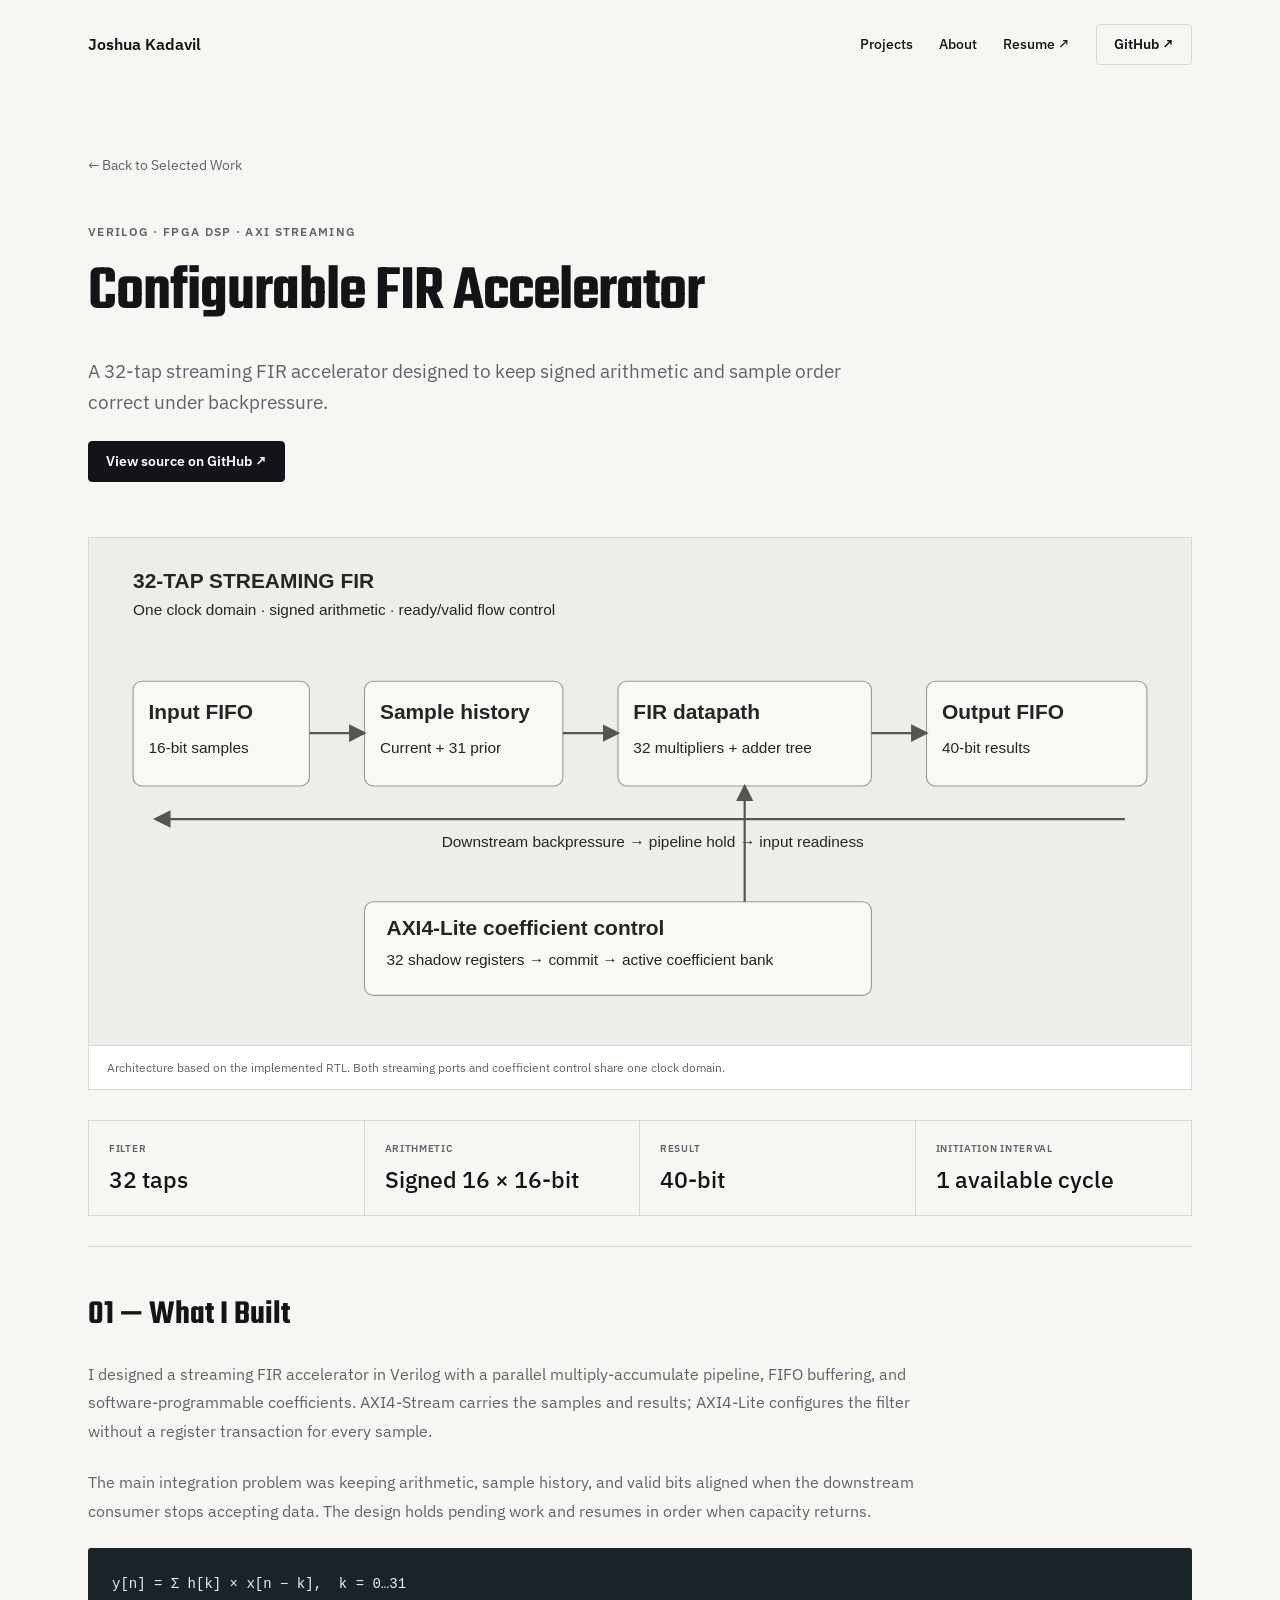
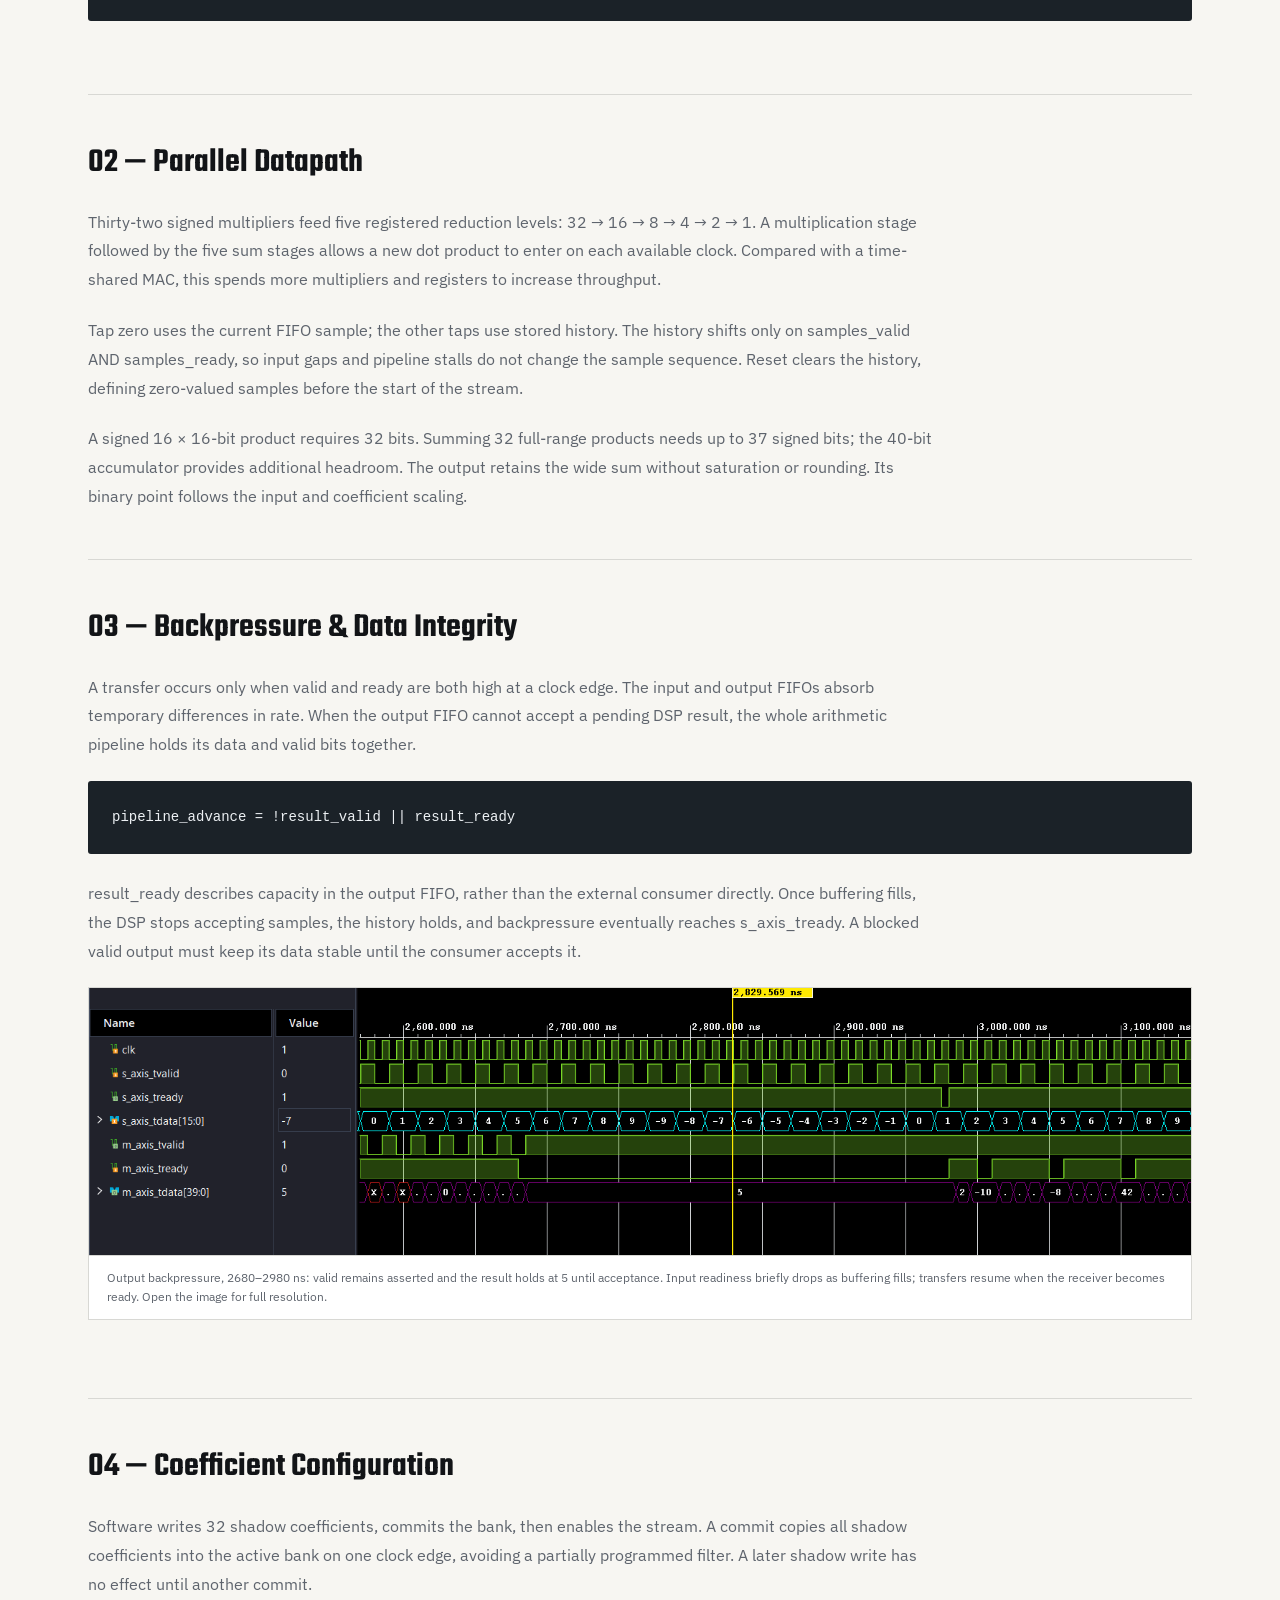
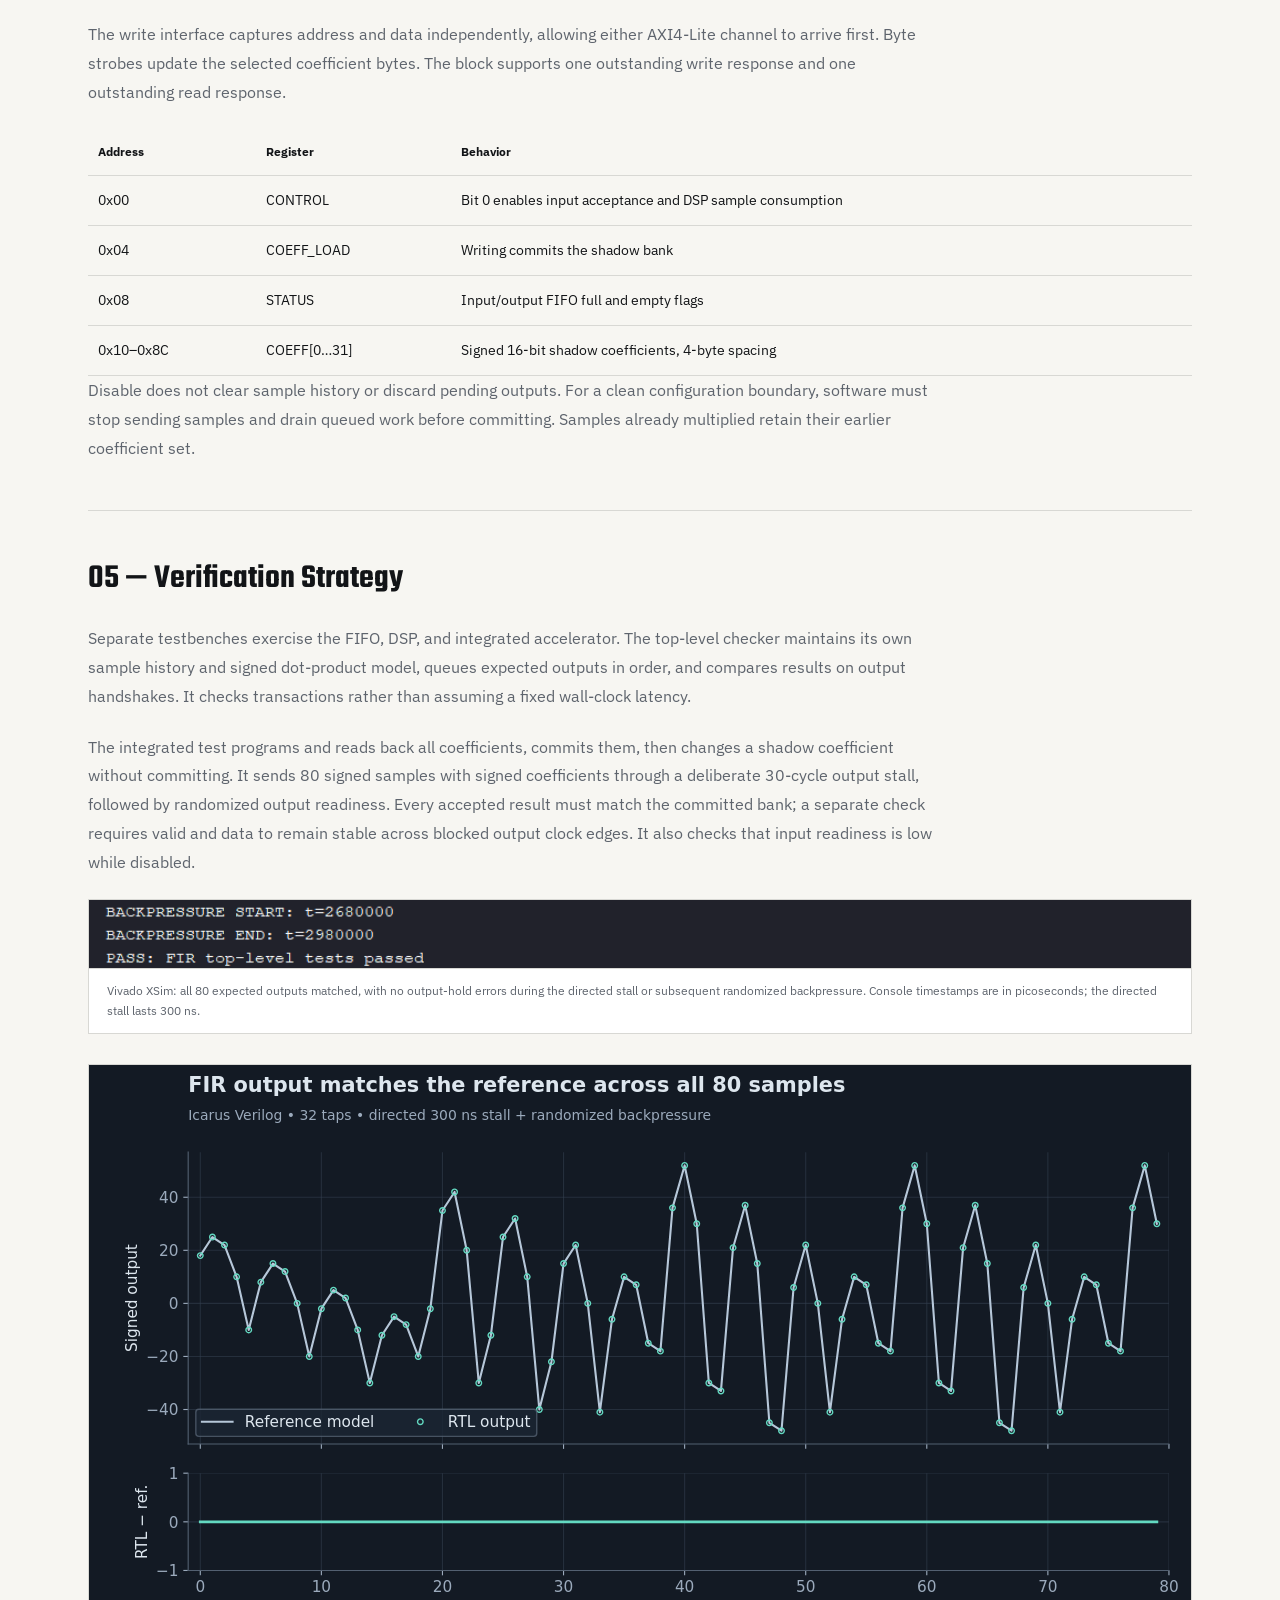
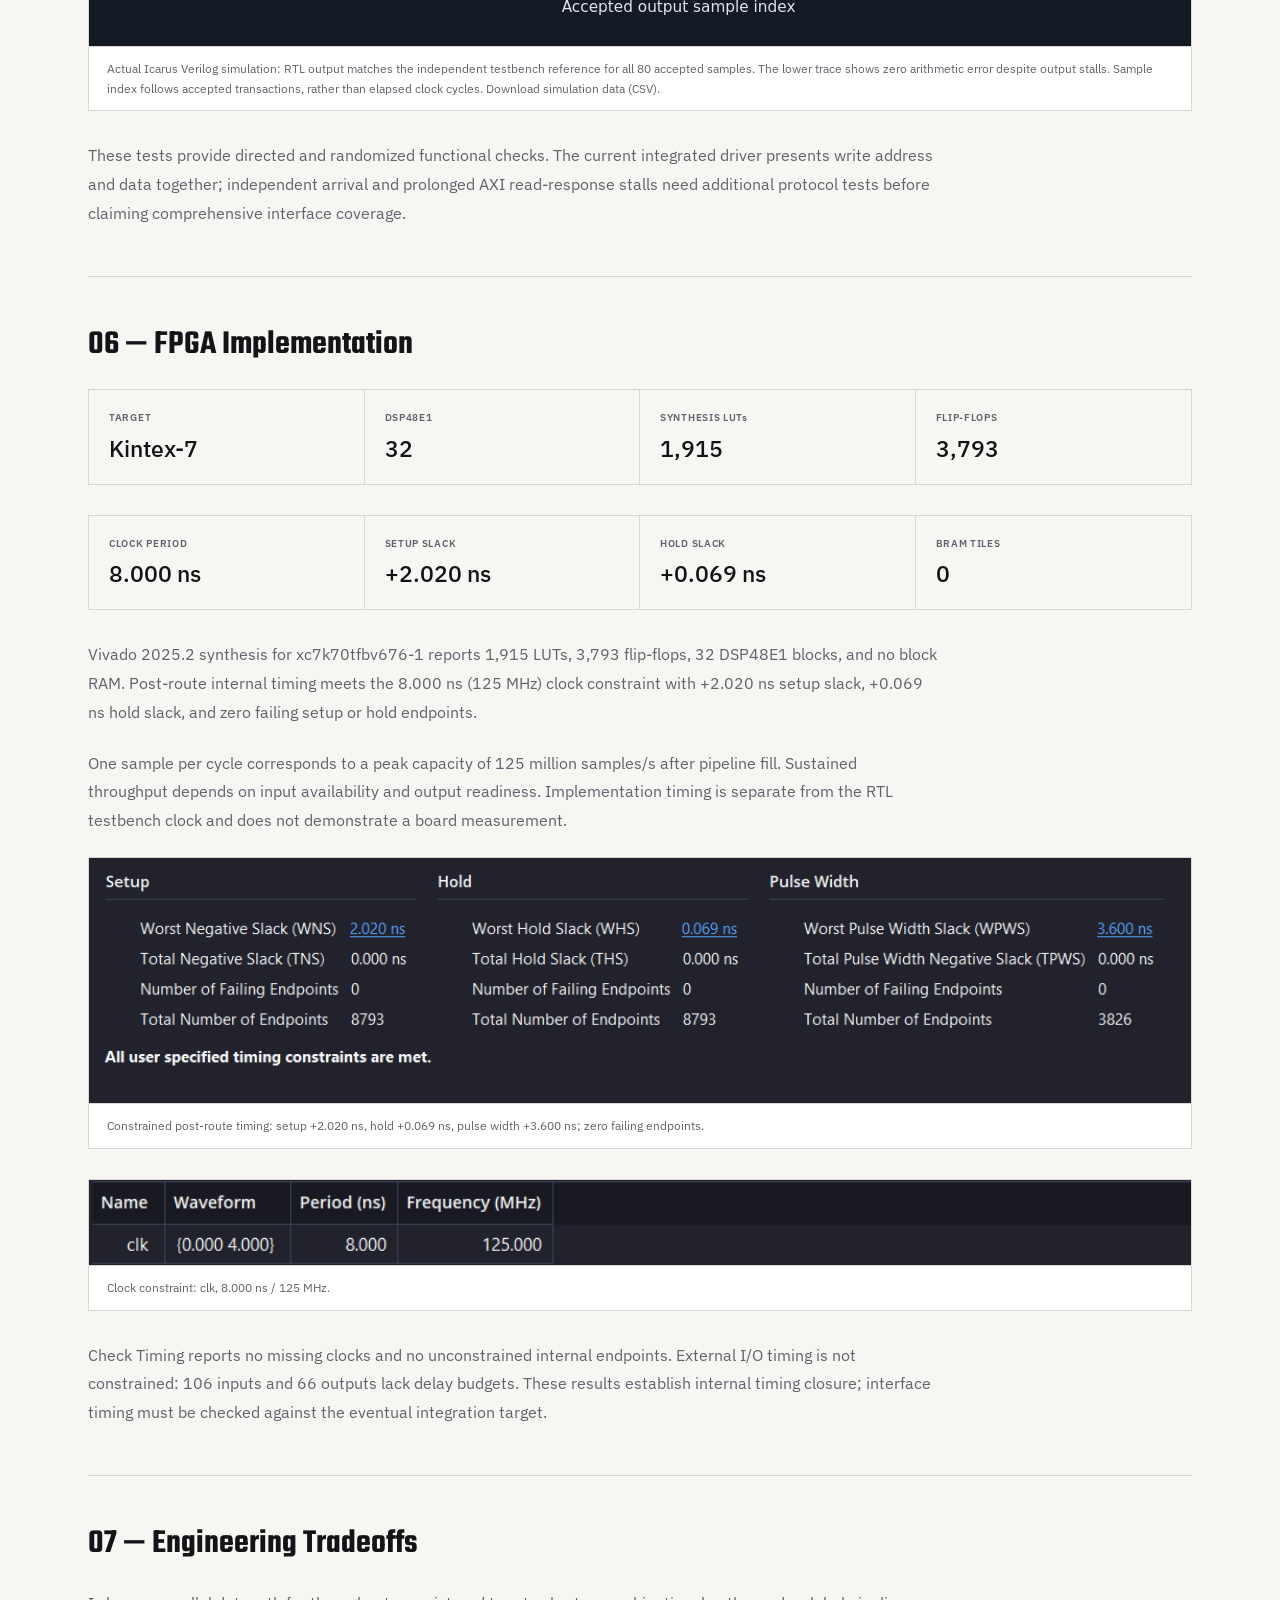
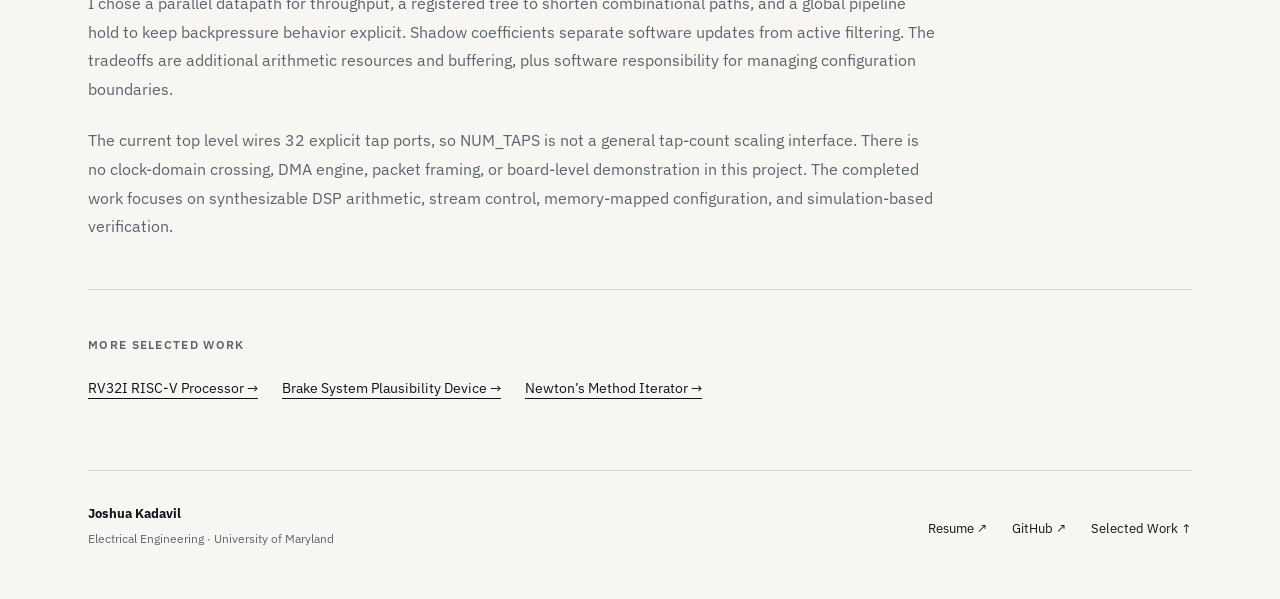
==== commit eacaf706: "Add FIR reference versus RTL output plot from actual simulation" ====
--- a/projects/fir/index.html
+++ b/projects/fir/index.html
@@ -1 +1 @@
-<!doctype html><html lang="en"><head><meta charset="utf-8"><meta name="viewport" content="width=device-width, initial-scale=1"><title>Configurable FIR Accelerator — Joshua Kadavil</title><meta name="description" content="Joshua Kadavil’s electrical engineering portfolio: FPGA, RTL, computer architecture, PCB and CMOS design."><link rel="stylesheet" href="/style.css"></head><body><header><a class="brand" href="/">Joshua Kadavil</a><nav aria-label="Main navigation"><a href="/#work">Projects</a><a href="/#about">About</a><a href="https://drive.google.com/file/d/1f0EyTunNT7NF5_D-wASFy5cTvmZ3Mgu0/view?usp=sharing" target="_blank" rel="noopener">Resume ↗</a><a class="button" href="https://github.com/jkadavil" target="_blank" rel="noopener">GitHub ↗</a></nav></header><main><div class="projecthero"><a class="back" href="/#work">← Back to Selected Work</a><small>VERILOG · FPGA DSP · AXI STREAMING</small><h1>Configurable FIR Accelerator</h1><p>A 32-tap streaming FIR accelerator designed to keep signed arithmetic and sample order correct under backpressure.</p><a class="button primary" href="https://github.com/jkadavil/FIR_Filter" target="_blank" rel="noopener">View source on GitHub ↗</a></div><figure><img src="/assets/fir-architecture.svg" alt="32-tap FIR accelerator with input and output FIFOs, sample history, parallel arithmetic and AXI4-Lite coefficient control"><figcaption>Architecture based on the implemented RTL. Both streaming ports and coefficient control share one clock domain.</figcaption></figure><div class="stats"><div><small>FILTER</small><strong>32 taps</strong></div><div><small>ARITHMETIC</small><strong>Signed 16 × 16-bit</strong></div><div><small>RESULT</small><strong>40-bit</strong></div><div><small>INITIATION INTERVAL</small><strong>1 available cycle</strong></div></div><section class="detail"><h2>01 — What I Built</h2><div><p>I designed a streaming FIR accelerator in Verilog with a parallel multiply-accumulate pipeline, FIFO buffering, and software-programmable coefficients. AXI4-Stream carries the samples and results; AXI4-Lite configures the filter without a register transaction for every sample.</p><p>The main integration problem was keeping arithmetic, sample history, and valid bits aligned when the downstream consumer stops accepting data. The design holds pending work and resumes in order when capacity returns.</p><pre><code>y[n] = Σ h[k] × x[n − k],  k = 0…31</code></pre></div></section><section class="detail"><h2>02 — Parallel Datapath</h2><div><p>Thirty-two signed multipliers feed five registered reduction levels: 32 → 16 → 8 → 4 → 2 → 1. A multiplication stage followed by the five sum stages allows a new dot product to enter on each available clock. Compared with a time-shared MAC, this spends more multipliers and registers to increase throughput.</p><p>Tap zero uses the current FIFO sample; the other taps use stored history. The history shifts only on samples_valid AND samples_ready, so input gaps and pipeline stalls do not change the sample sequence. Reset clears the history, defining zero-valued samples before the start of the stream.</p><p>A signed 16 × 16-bit product requires 32 bits. Summing 32 full-range products needs up to 37 signed bits; the 40-bit accumulator provides additional headroom. The output retains the wide sum without saturation or rounding. Its binary point follows the input and coefficient scaling.</p></div></section><section class="detail"><h2>03 — Backpressure & Data Integrity</h2><div><p>A transfer occurs only when valid and ready are both high at a clock edge. The input and output FIFOs absorb temporary differences in rate. When the output FIFO cannot accept a pending DSP result, the whole arithmetic pipeline holds its data and valid bits together.</p><pre><code>pipeline_advance = !result_valid || result_ready</code></pre><p>result_ready describes capacity in the output FIFO, rather than the external consumer directly. Once buffering fills, the DSP stops accepting samples, the history holds, and backpressure eventually reaches s_axis_tready. A blocked valid output must keep its data stable until the consumer accepts it.</p><figure><a href="/assets/fir-backpressure.png" target="_blank" rel="noopener"><img src="/assets/fir-backpressure.png" alt="Vivado waveform showing a 300 ns output stall, stable FIR result of 5, and resumed output transfers" loading="lazy"></a><figcaption>Output backpressure, 2680–2980 ns: valid remains asserted and the result holds at 5 until acceptance. Input readiness briefly drops as buffering fills; transfers resume when the receiver becomes ready. Open the image for full resolution.</figcaption></figure></div></section><section class="detail"><h2>04 — Coefficient Configuration</h2><div><p>Software writes 32 shadow coefficients, commits the bank, then enables the stream. A commit copies all shadow coefficients into the active bank on one clock edge, avoiding a partially programmed filter. A later shadow write has no effect until another commit.</p><p>The write interface captures address and data independently, allowing either AXI4-Lite channel to arrive first. Byte strobes update the selected coefficient bytes. The block supports one outstanding write response and one outstanding read response.</p><div class="tablewrap"><table><thead><tr><th>Address</th><th>Register</th><th>Behavior</th></tr></thead><tbody><tr><td>0x00</td><td>CONTROL</td><td>Bit 0 enables input acceptance and DSP sample consumption</td></tr><tr><td>0x04</td><td>COEFF_LOAD</td><td>Writing commits the shadow bank</td></tr><tr><td>0x08</td><td>STATUS</td><td>Input/output FIFO full and empty flags</td></tr><tr><td>0x10–0x8C</td><td>COEFF[0…31]</td><td>Signed 16-bit shadow coefficients, 4-byte spacing</td></tr></tbody></table></div><p>Disable does not clear sample history or discard pending outputs. For a clean configuration boundary, software must stop sending samples and drain queued work before committing. Samples already multiplied retain their earlier coefficient set.</p></div></section><section class="detail"><h2>05 — Verification Strategy</h2><div><p>Separate testbenches exercise the FIFO, DSP, and integrated accelerator. The top-level checker maintains its own sample history and signed dot-product model, queues expected outputs in order, and compares results on output handshakes. It checks transactions rather than assuming a fixed wall-clock latency.</p><p>The integrated test programs and reads back all coefficients, commits them, then changes a shadow coefficient without committing. It sends 80 signed samples with signed coefficients through a deliberate 30-cycle output stall, followed by randomized output readiness. Every accepted result must match the committed bank; a separate check requires valid and data to remain stable across blocked output clock edges. It also checks that input readiness is low while disabled.</p><figure><img src="/assets/fir-verification-pass.png" alt="Vivado console reporting backpressure start and end timestamps and FIR top-level tests passed" loading="lazy"><figcaption>Vivado XSim: all 80 expected outputs matched, with no output-hold errors during the directed stall or subsequent randomized backpressure. Console timestamps are in picoseconds; the directed stall lasts 300 ns.</figcaption></figure><p>These tests provide directed and randomized functional checks. The current integrated driver presents write address and data together; independent arrival and prolonged AXI read-response stalls need additional protocol tests before claiming comprehensive interface coverage.</p></div></section><section class="detail"><h2>06 — FPGA Implementation</h2><div><div class="stats"><div><small>TARGET</small><strong>Kintex-7</strong></div><div><small>DSP48E1</small><strong>32</strong></div><div><small>SYNTHESIS LUTs</small><strong>1,915</strong></div><div><small>FLIP-FLOPS</small><strong>3,793</strong></div></div><div class="stats"><div><small>CLOCK PERIOD</small><strong>8.000 ns</strong></div><div><small>SETUP SLACK</small><strong>+2.020 ns</strong></div><div><small>HOLD SLACK</small><strong>+0.069 ns</strong></div><div><small>BRAM TILES</small><strong>0</strong></div></div><p>Vivado 2025.2 synthesis for xc7k70tfbv676-1 reports 1,915 LUTs, 3,793 flip-flops, 32 DSP48E1 blocks, and no block RAM. Post-route internal timing meets the 8.000 ns (125 MHz) clock constraint with +2.020 ns setup slack, +0.069 ns hold slack, and zero failing setup or hold endpoints.</p><p>One sample per cycle corresponds to a peak capacity of 125 million samples/s after pipeline fill. Sustained throughput depends on input availability and output readiness. Implementation timing is separate from the RTL testbench clock and does not demonstrate a board measurement.</p><figure><img src="/assets/fir-timing-summary.png" alt="Vivado timing summary showing positive setup, hold and pulse-width slack" loading="lazy"><figcaption>Constrained post-route timing: setup +2.020 ns, hold +0.069 ns, pulse width +3.600 ns; zero failing endpoints.</figcaption></figure><figure><img src="/assets/fir-clock-summary.png" alt="Vivado clock summary showing an 8 ns period and 125 MHz frequency" loading="lazy"><figcaption>Clock constraint: clk, 8.000 ns / 125 MHz.</figcaption></figure><p>Check Timing reports no missing clocks and no unconstrained internal endpoints. External I/O timing is not constrained: 106 inputs and 66 outputs lack delay budgets. These results establish internal timing closure; interface timing must be checked against the eventual integration target.</p></div></section><section class="detail"><h2>07 — Engineering Tradeoffs</h2><div><p>I chose a parallel datapath for throughput, a registered tree to shorten combinational paths, and a global pipeline hold to keep backpressure behavior explicit. Shadow coefficients separate software updates from active filtering. The tradeoffs are additional arithmetic resources and buffering, plus software responsibility for managing configuration boundaries.</p><p>The current top level wires 32 explicit tap ports, so NUM_TAPS is not a general tap-count scaling interface. There is no clock-domain crossing, DMA engine, packet framing, or board-level demonstration in this project. The completed work focuses on synthesizable DSP arithmetic, stream control, memory-mapped configuration, and simulation-based verification.</p></div></section><section class="more"><small>MORE SELECTED WORK</small><div><a href="/projects/rv32i/">RV32I RISC-V Processor →</a><a href="/projects/bspd/">Brake System Plausibility Device →</a><a href="/projects/newtonian-iterator/">Newton’s Method Iterator →</a></div></section></main><footer><div><strong>Joshua Kadavil</strong><p>Electrical Engineering · University of Maryland</p></div><div><a href="https://drive.google.com/file/d/1f0EyTunNT7NF5_D-wASFy5cTvmZ3Mgu0/view?usp=sharing">Resume ↗</a><a href="https://github.com/jkadavil">GitHub ↗</a><a href="/#work">Selected Work ↑</a></div></footer></body></html>+<!doctype html><html lang="en"><head><meta charset="utf-8"><meta name="viewport" content="width=device-width, initial-scale=1"><title>Configurable FIR Accelerator — Joshua Kadavil</title><meta name="description" content="Joshua Kadavil’s electrical engineering portfolio: FPGA, RTL, computer architecture, PCB and CMOS design."><link rel="stylesheet" href="/style.css"></head><body><header><a class="brand" href="/">Joshua Kadavil</a><nav aria-label="Main navigation"><a href="/#work">Projects</a><a href="/#about">About</a><a href="https://drive.google.com/file/d/1f0EyTunNT7NF5_D-wASFy5cTvmZ3Mgu0/view?usp=sharing" target="_blank" rel="noopener">Resume ↗</a><a class="button" href="https://github.com/jkadavil" target="_blank" rel="noopener">GitHub ↗</a></nav></header><main><div class="projecthero"><a class="back" href="/#work">← Back to Selected Work</a><small>VERILOG · FPGA DSP · AXI STREAMING</small><h1>Configurable FIR Accelerator</h1><p>A 32-tap streaming FIR accelerator designed to keep signed arithmetic and sample order correct under backpressure.</p><a class="button primary" href="https://github.com/jkadavil/FIR_Filter" target="_blank" rel="noopener">View source on GitHub ↗</a></div><figure><img src="/assets/fir-architecture.svg" alt="32-tap FIR accelerator with input and output FIFOs, sample history, parallel arithmetic and AXI4-Lite coefficient control"><figcaption>Architecture based on the implemented RTL. Both streaming ports and coefficient control share one clock domain.</figcaption></figure><div class="stats"><div><small>FILTER</small><strong>32 taps</strong></div><div><small>ARITHMETIC</small><strong>Signed 16 × 16-bit</strong></div><div><small>RESULT</small><strong>40-bit</strong></div><div><small>INITIATION INTERVAL</small><strong>1 available cycle</strong></div></div><section class="detail"><h2>01 — What I Built</h2><div><p>I designed a streaming FIR accelerator in Verilog with a parallel multiply-accumulate pipeline, FIFO buffering, and software-programmable coefficients. AXI4-Stream carries the samples and results; AXI4-Lite configures the filter without a register transaction for every sample.</p><p>The main integration problem was keeping arithmetic, sample history, and valid bits aligned when the downstream consumer stops accepting data. The design holds pending work and resumes in order when capacity returns.</p><pre><code>y[n] = Σ h[k] × x[n − k],  k = 0…31</code></pre></div></section><section class="detail"><h2>02 — Parallel Datapath</h2><div><p>Thirty-two signed multipliers feed five registered reduction levels: 32 → 16 → 8 → 4 → 2 → 1. A multiplication stage followed by the five sum stages allows a new dot product to enter on each available clock. Compared with a time-shared MAC, this spends more multipliers and registers to increase throughput.</p><p>Tap zero uses the current FIFO sample; the other taps use stored history. The history shifts only on samples_valid AND samples_ready, so input gaps and pipeline stalls do not change the sample sequence. Reset clears the history, defining zero-valued samples before the start of the stream.</p><p>A signed 16 × 16-bit product requires 32 bits. Summing 32 full-range products needs up to 37 signed bits; the 40-bit accumulator provides additional headroom. The output retains the wide sum without saturation or rounding. Its binary point follows the input and coefficient scaling.</p></div></section><section class="detail"><h2>03 — Backpressure & Data Integrity</h2><div><p>A transfer occurs only when valid and ready are both high at a clock edge. The input and output FIFOs absorb temporary differences in rate. When the output FIFO cannot accept a pending DSP result, the whole arithmetic pipeline holds its data and valid bits together.</p><pre><code>pipeline_advance = !result_valid || result_ready</code></pre><p>result_ready describes capacity in the output FIFO, rather than the external consumer directly. Once buffering fills, the DSP stops accepting samples, the history holds, and backpressure eventually reaches s_axis_tready. A blocked valid output must keep its data stable until the consumer accepts it.</p><figure><a href="/assets/fir-backpressure.png" target="_blank" rel="noopener"><img src="/assets/fir-backpressure.png" alt="Vivado waveform showing a 300 ns output stall, stable FIR result of 5, and resumed output transfers" loading="lazy"></a><figcaption>Output backpressure, 2680–2980 ns: valid remains asserted and the result holds at 5 until acceptance. Input readiness briefly drops as buffering fills; transfers resume when the receiver becomes ready. Open the image for full resolution.</figcaption></figure></div></section><section class="detail"><h2>04 — Coefficient Configuration</h2><div><p>Software writes 32 shadow coefficients, commits the bank, then enables the stream. A commit copies all shadow coefficients into the active bank on one clock edge, avoiding a partially programmed filter. A later shadow write has no effect until another commit.</p><p>The write interface captures address and data independently, allowing either AXI4-Lite channel to arrive first. Byte strobes update the selected coefficient bytes. The block supports one outstanding write response and one outstanding read response.</p><div class="tablewrap"><table><thead><tr><th>Address</th><th>Register</th><th>Behavior</th></tr></thead><tbody><tr><td>0x00</td><td>CONTROL</td><td>Bit 0 enables input acceptance and DSP sample consumption</td></tr><tr><td>0x04</td><td>COEFF_LOAD</td><td>Writing commits the shadow bank</td></tr><tr><td>0x08</td><td>STATUS</td><td>Input/output FIFO full and empty flags</td></tr><tr><td>0x10–0x8C</td><td>COEFF[0…31]</td><td>Signed 16-bit shadow coefficients, 4-byte spacing</td></tr></tbody></table></div><p>Disable does not clear sample history or discard pending outputs. For a clean configuration boundary, software must stop sending samples and drain queued work before committing. Samples already multiplied retain their earlier coefficient set.</p></div></section><section class="detail"><h2>05 — Verification Strategy</h2><div><p>Separate testbenches exercise the FIFO, DSP, and integrated accelerator. The top-level checker maintains its own sample history and signed dot-product model, queues expected outputs in order, and compares results on output handshakes. It checks transactions rather than assuming a fixed wall-clock latency.</p><p>The integrated test programs and reads back all coefficients, commits them, then changes a shadow coefficient without committing. It sends 80 signed samples with signed coefficients through a deliberate 30-cycle output stall, followed by randomized output readiness. Every accepted result must match the committed bank; a separate check requires valid and data to remain stable across blocked output clock edges. It also checks that input readiness is low while disabled.</p><figure><img src="/assets/fir-verification-pass.png" alt="Vivado console reporting backpressure start and end timestamps and FIR top-level tests passed" loading="lazy"><figcaption>Vivado XSim: all 80 expected outputs matched, with no output-hold errors during the directed stall or subsequent randomized backpressure. Console timestamps are in picoseconds; the directed stall lasts 300 ns.</figcaption></figure><figure><a href="/assets/fir-output-comparison.svg" target="_blank" rel="noopener"><img src="/assets/fir-output-comparison.svg" alt="Reference and RTL outputs overlap for all 80 accepted samples, with zero error" loading="lazy"></a><figcaption>Actual Icarus Verilog simulation: RTL output matches the independent testbench reference for all 80 accepted samples. The lower trace shows zero arithmetic error despite output stalls. Sample index follows accepted transactions, rather than elapsed clock cycles. <a href="/assets/fir-results-icarus.csv">Download simulation data (CSV)</a>.</figcaption></figure><p>These tests provide directed and randomized functional checks. The current integrated driver presents write address and data together; independent arrival and prolonged AXI read-response stalls need additional protocol tests before claiming comprehensive interface coverage.</p></div></section><section class="detail"><h2>06 — FPGA Implementation</h2><div><div class="stats"><div><small>TARGET</small><strong>Kintex-7</strong></div><div><small>DSP48E1</small><strong>32</strong></div><div><small>SYNTHESIS LUTs</small><strong>1,915</strong></div><div><small>FLIP-FLOPS</small><strong>3,793</strong></div></div><div class="stats"><div><small>CLOCK PERIOD</small><strong>8.000 ns</strong></div><div><small>SETUP SLACK</small><strong>+2.020 ns</strong></div><div><small>HOLD SLACK</small><strong>+0.069 ns</strong></div><div><small>BRAM TILES</small><strong>0</strong></div></div><p>Vivado 2025.2 synthesis for xc7k70tfbv676-1 reports 1,915 LUTs, 3,793 flip-flops, 32 DSP48E1 blocks, and no block RAM. Post-route internal timing meets the 8.000 ns (125 MHz) clock constraint with +2.020 ns setup slack, +0.069 ns hold slack, and zero failing setup or hold endpoints.</p><p>One sample per cycle corresponds to a peak capacity of 125 million samples/s after pipeline fill. Sustained throughput depends on input availability and output readiness. Implementation timing is separate from the RTL testbench clock and does not demonstrate a board measurement.</p><figure><img src="/assets/fir-timing-summary.png" alt="Vivado timing summary showing positive setup, hold and pulse-width slack" loading="lazy"><figcaption>Constrained post-route timing: setup +2.020 ns, hold +0.069 ns, pulse width +3.600 ns; zero failing endpoints.</figcaption></figure><figure><img src="/assets/fir-clock-summary.png" alt="Vivado clock summary showing an 8 ns period and 125 MHz frequency" loading="lazy"><figcaption>Clock constraint: clk, 8.000 ns / 125 MHz.</figcaption></figure><p>Check Timing reports no missing clocks and no unconstrained internal endpoints. External I/O timing is not constrained: 106 inputs and 66 outputs lack delay budgets. These results establish internal timing closure; interface timing must be checked against the eventual integration target.</p></div></section><section class="detail"><h2>07 — Engineering Tradeoffs</h2><div><p>I chose a parallel datapath for throughput, a registered tree to shorten combinational paths, and a global pipeline hold to keep backpressure behavior explicit. Shadow coefficients separate software updates from active filtering. The tradeoffs are additional arithmetic resources and buffering, plus software responsibility for managing configuration boundaries.</p><p>The current top level wires 32 explicit tap ports, so NUM_TAPS is not a general tap-count scaling interface. There is no clock-domain crossing, DMA engine, packet framing, or board-level demonstration in this project. The completed work focuses on synthesizable DSP arithmetic, stream control, memory-mapped configuration, and simulation-based verification.</p></div></section><section class="more"><small>MORE SELECTED WORK</small><div><a href="/projects/rv32i/">RV32I RISC-V Processor →</a><a href="/projects/bspd/">Brake System Plausibility Device →</a><a href="/projects/newtonian-iterator/">Newton’s Method Iterator →</a></div></section></main><footer><div><strong>Joshua Kadavil</strong><p>Electrical Engineering · University of Maryland</p></div><div><a href="https://drive.google.com/file/d/1f0EyTunNT7NF5_D-wASFy5cTvmZ3Mgu0/view?usp=sharing">Resume ↗</a><a href="https://github.com/jkadavil">GitHub ↗</a><a href="/#work">Selected Work ↑</a></div></footer></body></html>
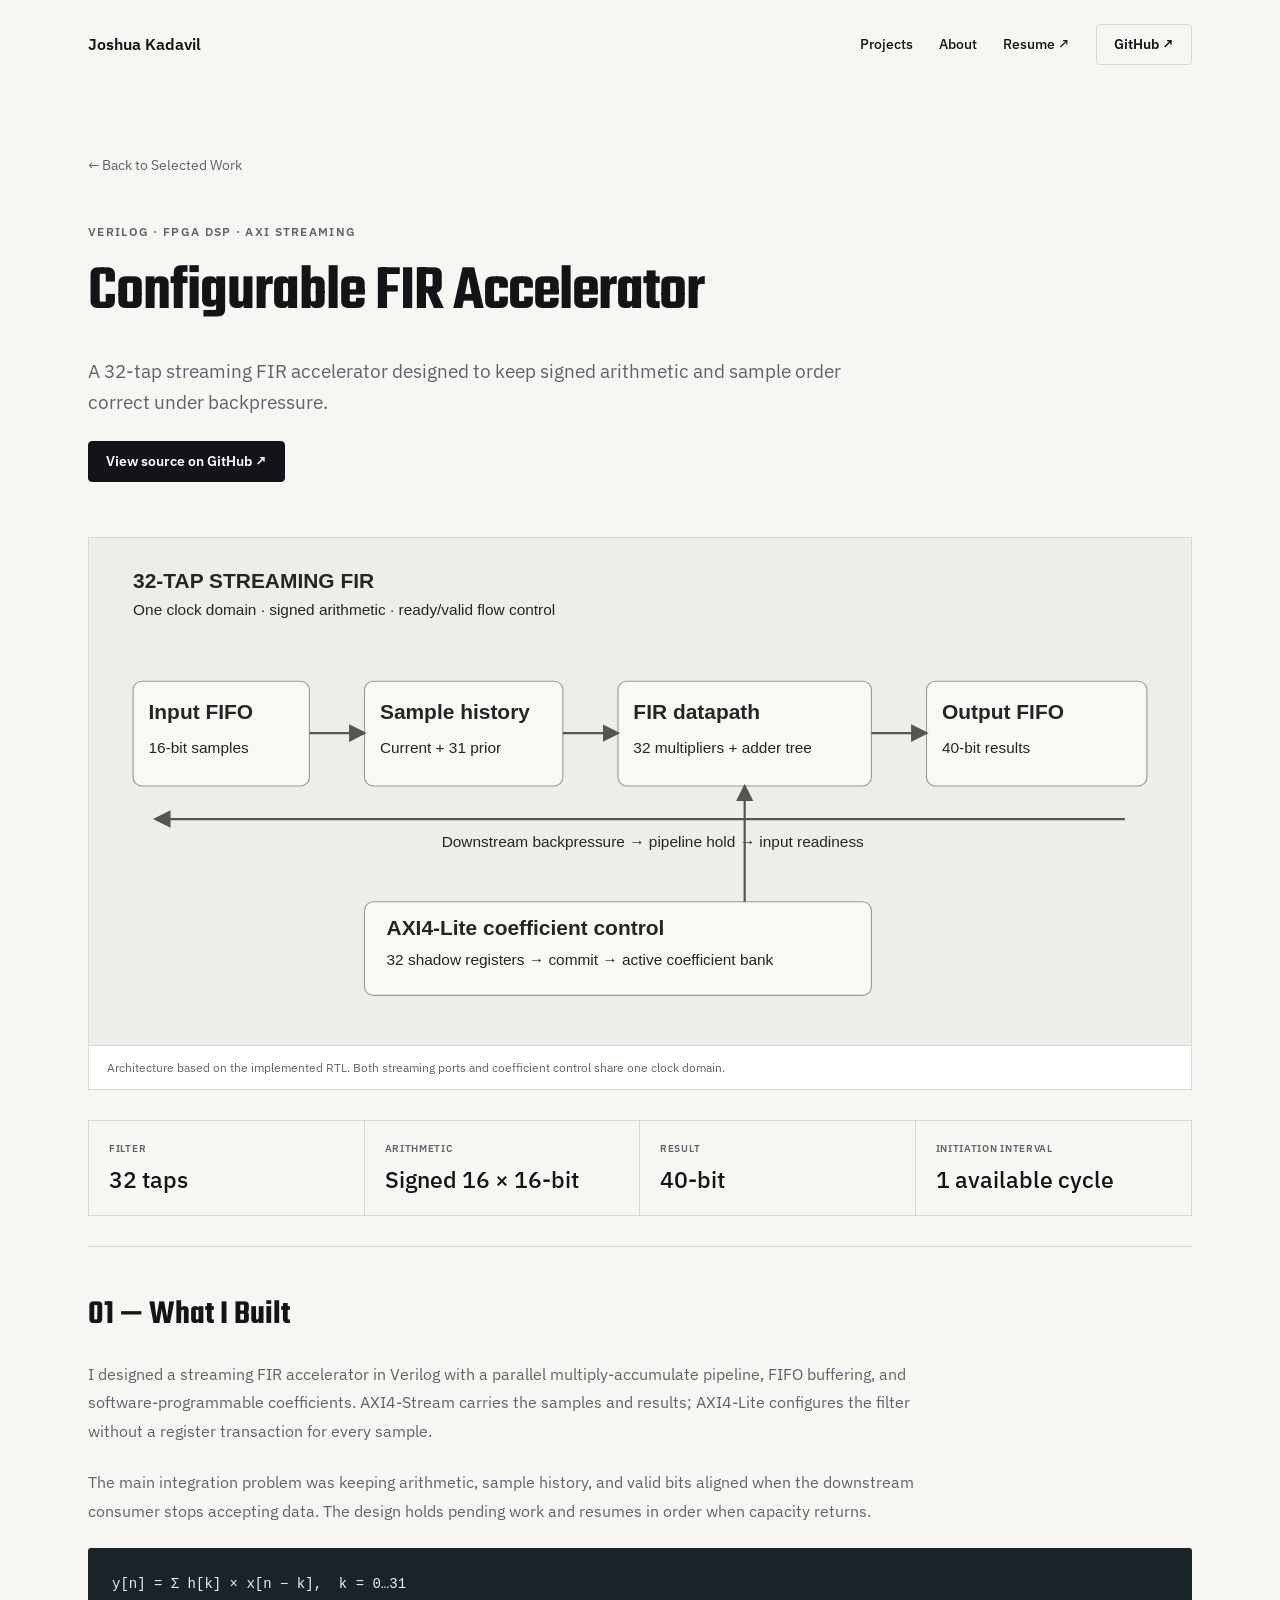
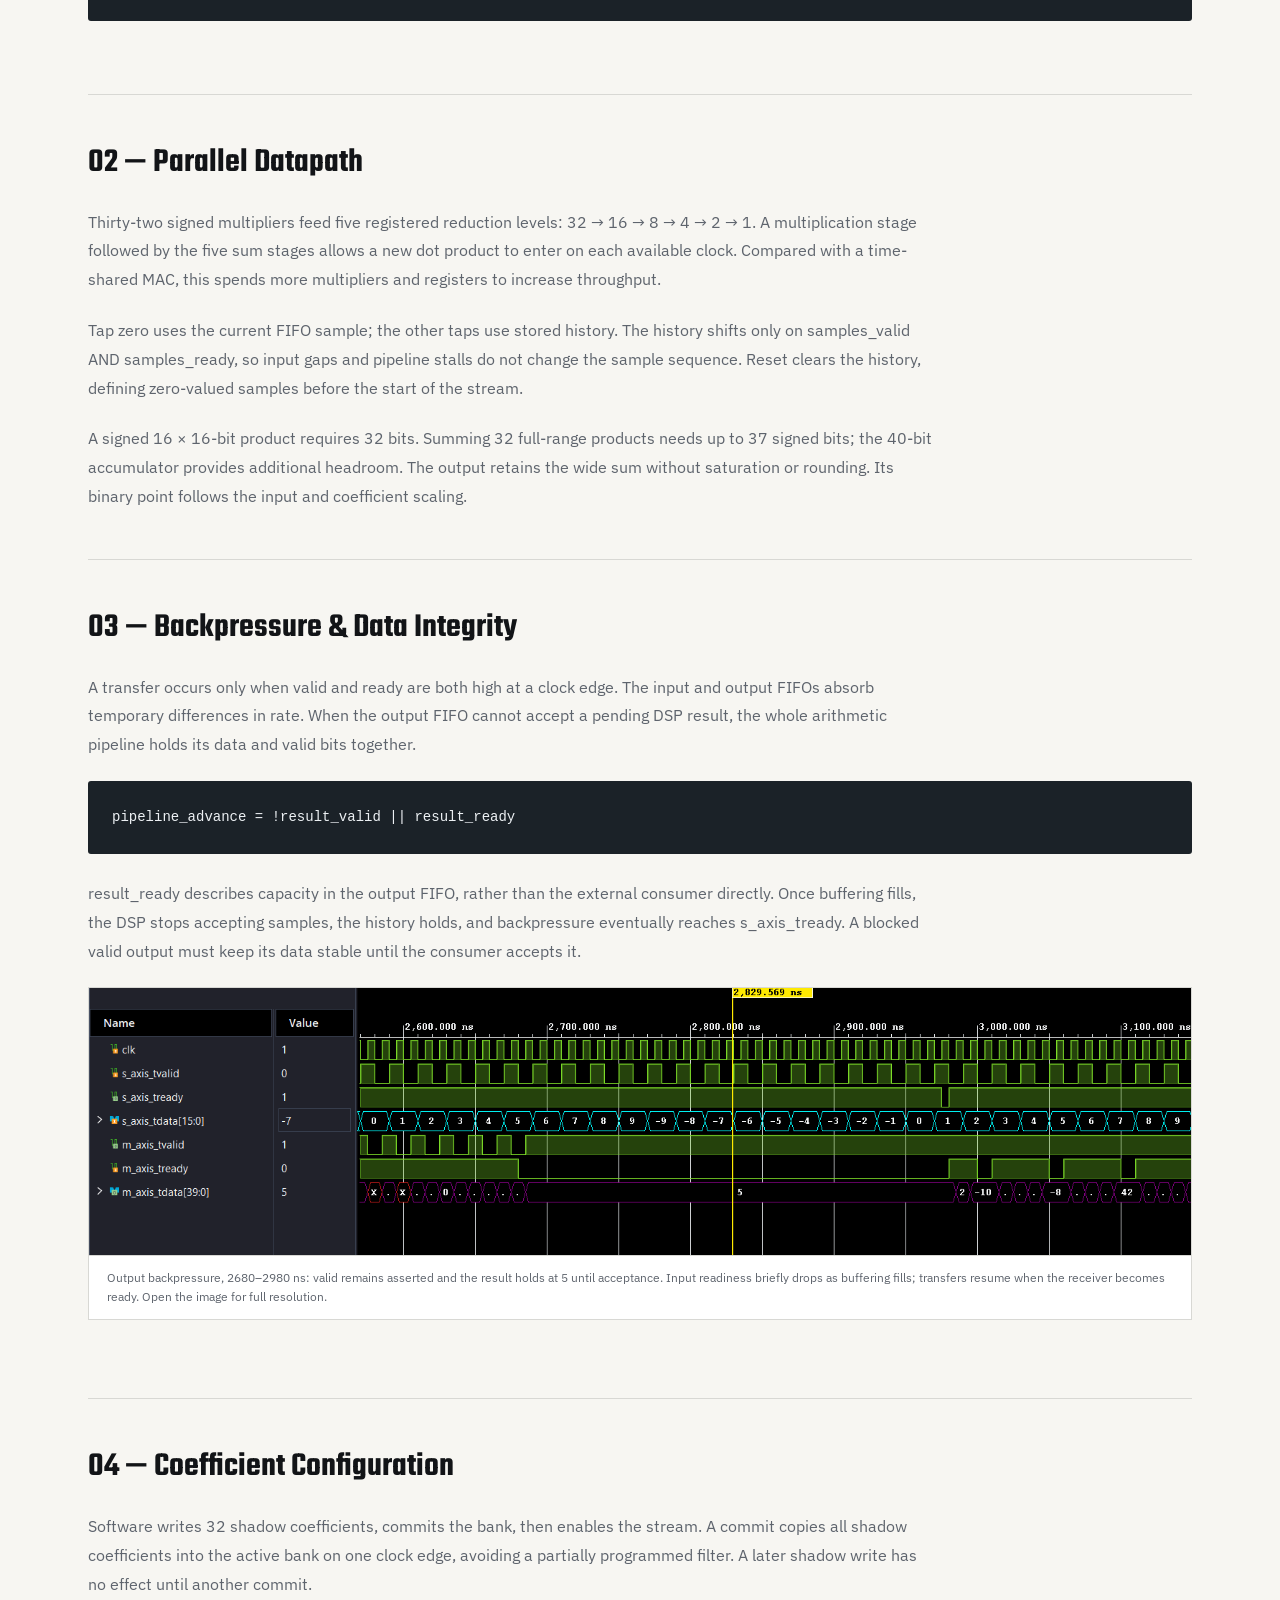
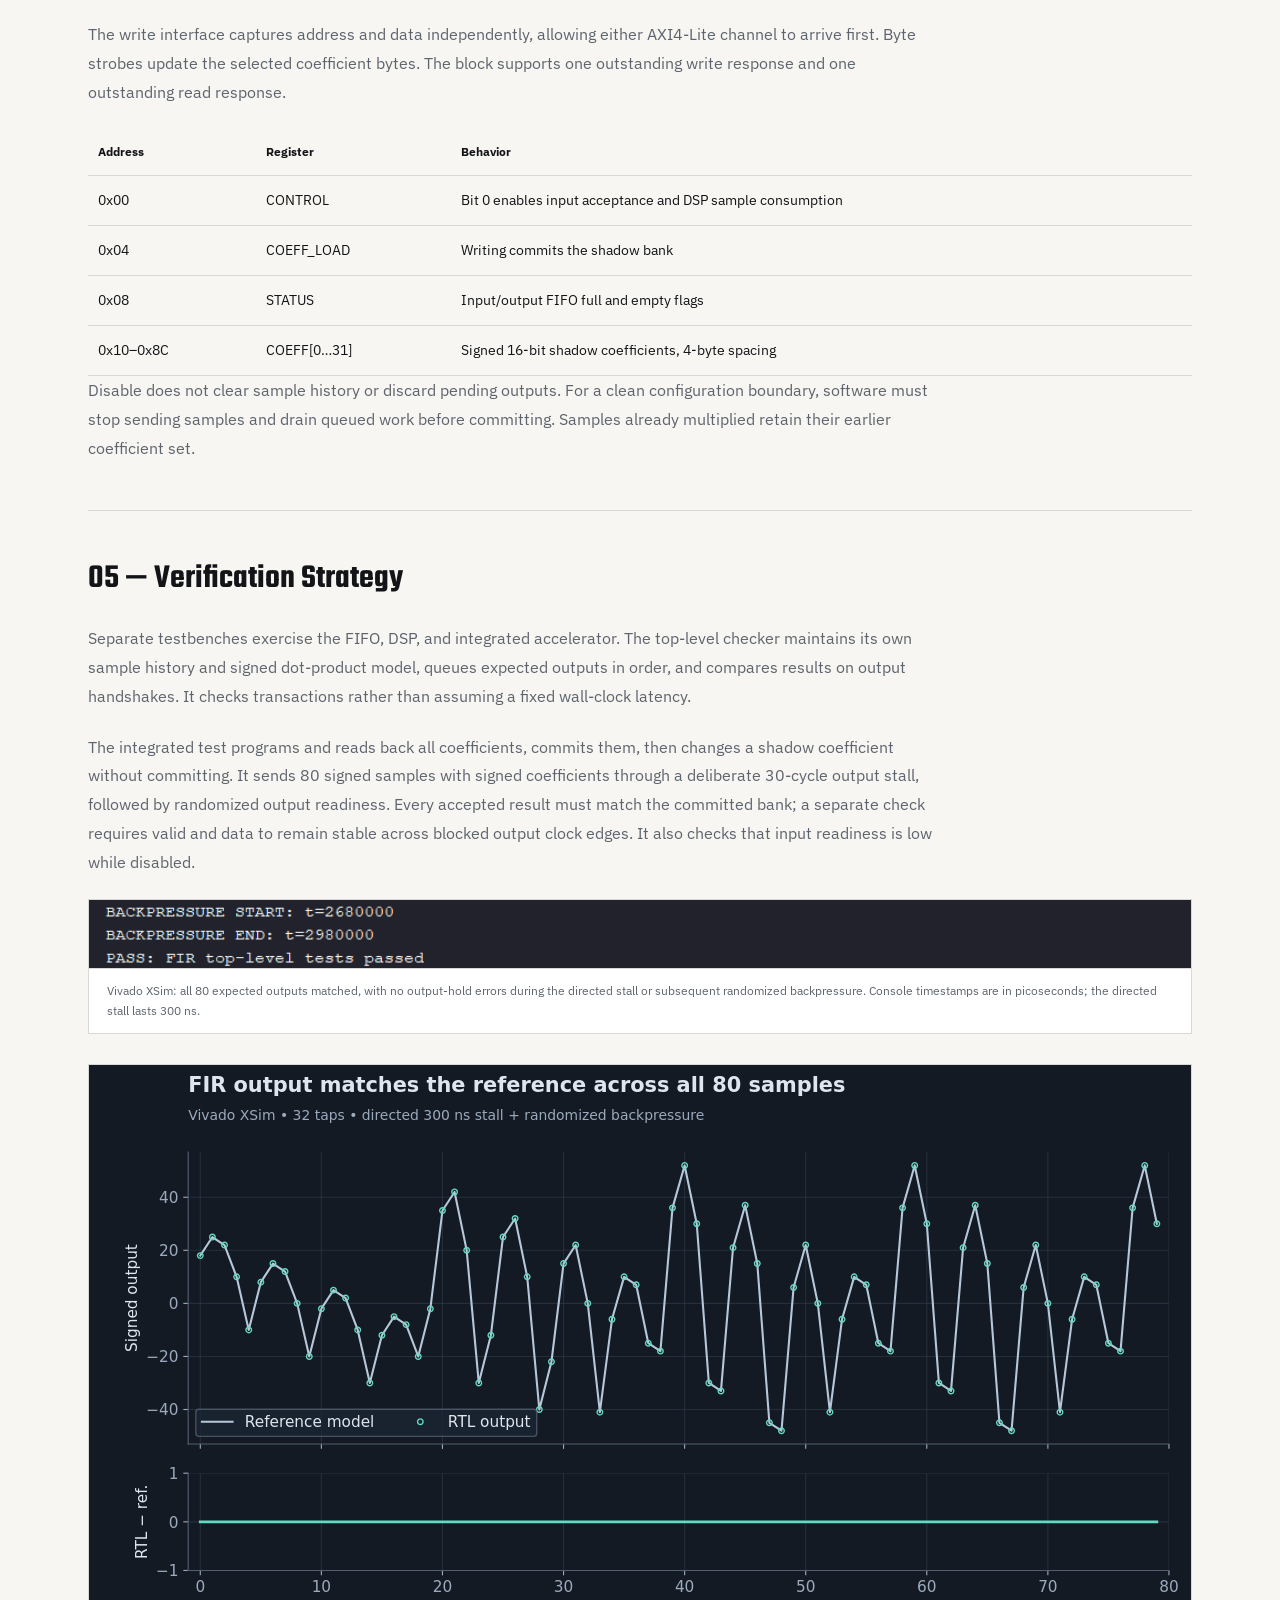
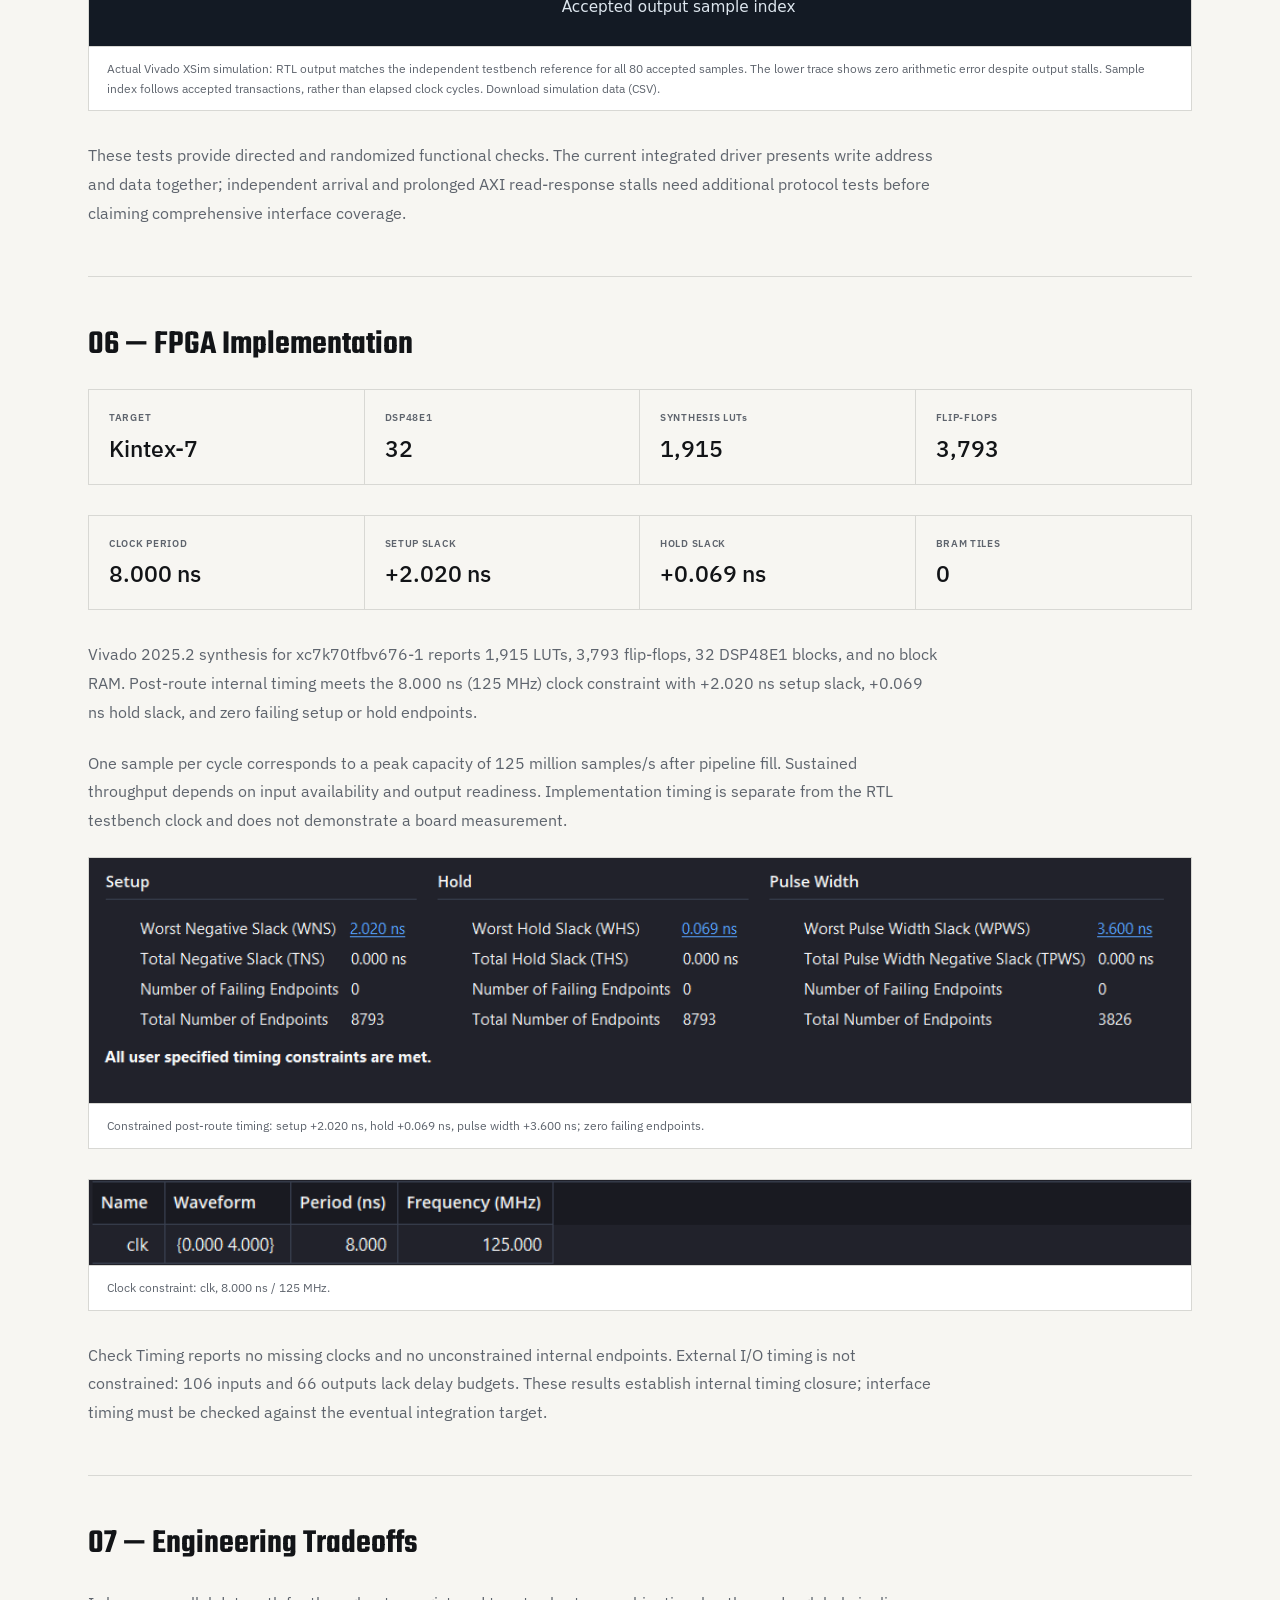
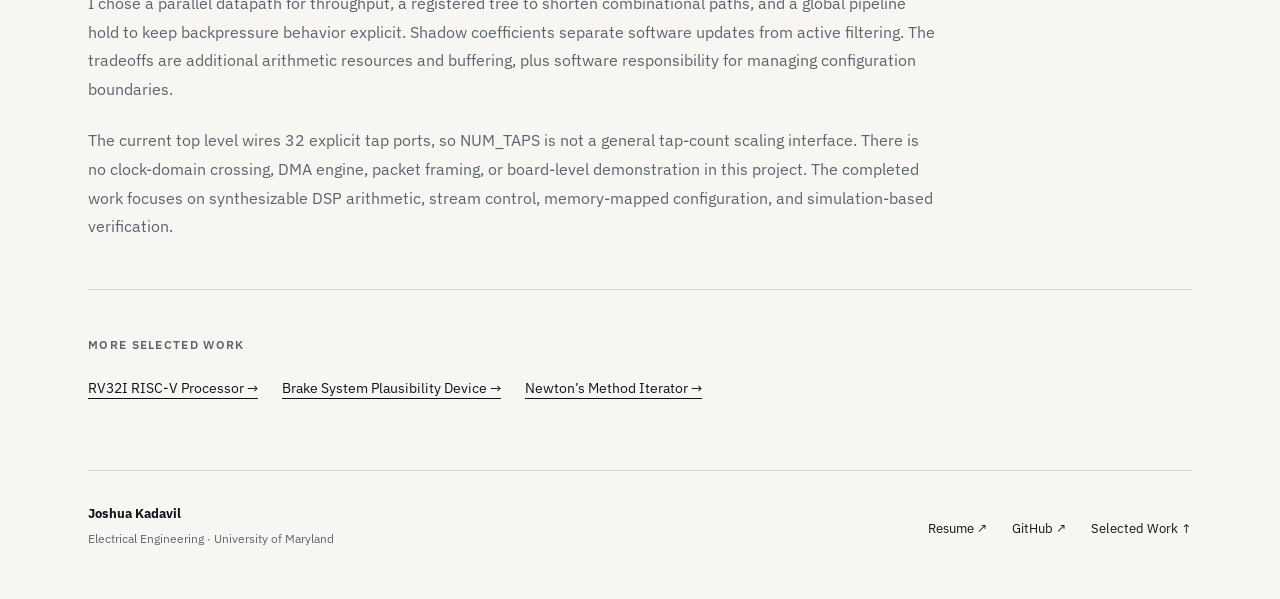
==== commit fae3c7ea: "Verify FIR output comparison against user Vivado CSV" ====
--- a/projects/fir/index.html
+++ b/projects/fir/index.html
@@ -1 +1 @@
-<!doctype html><html lang="en"><head><meta charset="utf-8"><meta name="viewport" content="width=device-width, initial-scale=1"><title>Configurable FIR Accelerator — Joshua Kadavil</title><meta name="description" content="Joshua Kadavil’s electrical engineering portfolio: FPGA, RTL, computer architecture, PCB and CMOS design."><link rel="stylesheet" href="/style.css"></head><body><header><a class="brand" href="/">Joshua Kadavil</a><nav aria-label="Main navigation"><a href="/#work">Projects</a><a href="/#about">About</a><a href="https://drive.google.com/file/d/1f0EyTunNT7NF5_D-wASFy5cTvmZ3Mgu0/view?usp=sharing" target="_blank" rel="noopener">Resume ↗</a><a class="button" href="https://github.com/jkadavil" target="_blank" rel="noopener">GitHub ↗</a></nav></header><main><div class="projecthero"><a class="back" href="/#work">← Back to Selected Work</a><small>VERILOG · FPGA DSP · AXI STREAMING</small><h1>Configurable FIR Accelerator</h1><p>A 32-tap streaming FIR accelerator designed to keep signed arithmetic and sample order correct under backpressure.</p><a class="button primary" href="https://github.com/jkadavil/FIR_Filter" target="_blank" rel="noopener">View source on GitHub ↗</a></div><figure><img src="/assets/fir-architecture.svg" alt="32-tap FIR accelerator with input and output FIFOs, sample history, parallel arithmetic and AXI4-Lite coefficient control"><figcaption>Architecture based on the implemented RTL. Both streaming ports and coefficient control share one clock domain.</figcaption></figure><div class="stats"><div><small>FILTER</small><strong>32 taps</strong></div><div><small>ARITHMETIC</small><strong>Signed 16 × 16-bit</strong></div><div><small>RESULT</small><strong>40-bit</strong></div><div><small>INITIATION INTERVAL</small><strong>1 available cycle</strong></div></div><section class="detail"><h2>01 — What I Built</h2><div><p>I designed a streaming FIR accelerator in Verilog with a parallel multiply-accumulate pipeline, FIFO buffering, and software-programmable coefficients. AXI4-Stream carries the samples and results; AXI4-Lite configures the filter without a register transaction for every sample.</p><p>The main integration problem was keeping arithmetic, sample history, and valid bits aligned when the downstream consumer stops accepting data. The design holds pending work and resumes in order when capacity returns.</p><pre><code>y[n] = Σ h[k] × x[n − k],  k = 0…31</code></pre></div></section><section class="detail"><h2>02 — Parallel Datapath</h2><div><p>Thirty-two signed multipliers feed five registered reduction levels: 32 → 16 → 8 → 4 → 2 → 1. A multiplication stage followed by the five sum stages allows a new dot product to enter on each available clock. Compared with a time-shared MAC, this spends more multipliers and registers to increase throughput.</p><p>Tap zero uses the current FIFO sample; the other taps use stored history. The history shifts only on samples_valid AND samples_ready, so input gaps and pipeline stalls do not change the sample sequence. Reset clears the history, defining zero-valued samples before the start of the stream.</p><p>A signed 16 × 16-bit product requires 32 bits. Summing 32 full-range products needs up to 37 signed bits; the 40-bit accumulator provides additional headroom. The output retains the wide sum without saturation or rounding. Its binary point follows the input and coefficient scaling.</p></div></section><section class="detail"><h2>03 — Backpressure & Data Integrity</h2><div><p>A transfer occurs only when valid and ready are both high at a clock edge. The input and output FIFOs absorb temporary differences in rate. When the output FIFO cannot accept a pending DSP result, the whole arithmetic pipeline holds its data and valid bits together.</p><pre><code>pipeline_advance = !result_valid || result_ready</code></pre><p>result_ready describes capacity in the output FIFO, rather than the external consumer directly. Once buffering fills, the DSP stops accepting samples, the history holds, and backpressure eventually reaches s_axis_tready. A blocked valid output must keep its data stable until the consumer accepts it.</p><figure><a href="/assets/fir-backpressure.png" target="_blank" rel="noopener"><img src="/assets/fir-backpressure.png" alt="Vivado waveform showing a 300 ns output stall, stable FIR result of 5, and resumed output transfers" loading="lazy"></a><figcaption>Output backpressure, 2680–2980 ns: valid remains asserted and the result holds at 5 until acceptance. Input readiness briefly drops as buffering fills; transfers resume when the receiver becomes ready. Open the image for full resolution.</figcaption></figure></div></section><section class="detail"><h2>04 — Coefficient Configuration</h2><div><p>Software writes 32 shadow coefficients, commits the bank, then enables the stream. A commit copies all shadow coefficients into the active bank on one clock edge, avoiding a partially programmed filter. A later shadow write has no effect until another commit.</p><p>The write interface captures address and data independently, allowing either AXI4-Lite channel to arrive first. Byte strobes update the selected coefficient bytes. The block supports one outstanding write response and one outstanding read response.</p><div class="tablewrap"><table><thead><tr><th>Address</th><th>Register</th><th>Behavior</th></tr></thead><tbody><tr><td>0x00</td><td>CONTROL</td><td>Bit 0 enables input acceptance and DSP sample consumption</td></tr><tr><td>0x04</td><td>COEFF_LOAD</td><td>Writing commits the shadow bank</td></tr><tr><td>0x08</td><td>STATUS</td><td>Input/output FIFO full and empty flags</td></tr><tr><td>0x10–0x8C</td><td>COEFF[0…31]</td><td>Signed 16-bit shadow coefficients, 4-byte spacing</td></tr></tbody></table></div><p>Disable does not clear sample history or discard pending outputs. For a clean configuration boundary, software must stop sending samples and drain queued work before committing. Samples already multiplied retain their earlier coefficient set.</p></div></section><section class="detail"><h2>05 — Verification Strategy</h2><div><p>Separate testbenches exercise the FIFO, DSP, and integrated accelerator. The top-level checker maintains its own sample history and signed dot-product model, queues expected outputs in order, and compares results on output handshakes. It checks transactions rather than assuming a fixed wall-clock latency.</p><p>The integrated test programs and reads back all coefficients, commits them, then changes a shadow coefficient without committing. It sends 80 signed samples with signed coefficients through a deliberate 30-cycle output stall, followed by randomized output readiness. Every accepted result must match the committed bank; a separate check requires valid and data to remain stable across blocked output clock edges. It also checks that input readiness is low while disabled.</p><figure><img src="/assets/fir-verification-pass.png" alt="Vivado console reporting backpressure start and end timestamps and FIR top-level tests passed" loading="lazy"><figcaption>Vivado XSim: all 80 expected outputs matched, with no output-hold errors during the directed stall or subsequent randomized backpressure. Console timestamps are in picoseconds; the directed stall lasts 300 ns.</figcaption></figure><figure><a href="/assets/fir-output-comparison.svg" target="_blank" rel="noopener"><img src="/assets/fir-output-comparison.svg" alt="Reference and RTL outputs overlap for all 80 accepted samples, with zero error" loading="lazy"></a><figcaption>Actual Icarus Verilog simulation: RTL output matches the independent testbench reference for all 80 accepted samples. The lower trace shows zero arithmetic error despite output stalls. Sample index follows accepted transactions, rather than elapsed clock cycles. <a href="/assets/fir-results-icarus.csv">Download simulation data (CSV)</a>.</figcaption></figure><p>These tests provide directed and randomized functional checks. The current integrated driver presents write address and data together; independent arrival and prolonged AXI read-response stalls need additional protocol tests before claiming comprehensive interface coverage.</p></div></section><section class="detail"><h2>06 — FPGA Implementation</h2><div><div class="stats"><div><small>TARGET</small><strong>Kintex-7</strong></div><div><small>DSP48E1</small><strong>32</strong></div><div><small>SYNTHESIS LUTs</small><strong>1,915</strong></div><div><small>FLIP-FLOPS</small><strong>3,793</strong></div></div><div class="stats"><div><small>CLOCK PERIOD</small><strong>8.000 ns</strong></div><div><small>SETUP SLACK</small><strong>+2.020 ns</strong></div><div><small>HOLD SLACK</small><strong>+0.069 ns</strong></div><div><small>BRAM TILES</small><strong>0</strong></div></div><p>Vivado 2025.2 synthesis for xc7k70tfbv676-1 reports 1,915 LUTs, 3,793 flip-flops, 32 DSP48E1 blocks, and no block RAM. Post-route internal timing meets the 8.000 ns (125 MHz) clock constraint with +2.020 ns setup slack, +0.069 ns hold slack, and zero failing setup or hold endpoints.</p><p>One sample per cycle corresponds to a peak capacity of 125 million samples/s after pipeline fill. Sustained throughput depends on input availability and output readiness. Implementation timing is separate from the RTL testbench clock and does not demonstrate a board measurement.</p><figure><img src="/assets/fir-timing-summary.png" alt="Vivado timing summary showing positive setup, hold and pulse-width slack" loading="lazy"><figcaption>Constrained post-route timing: setup +2.020 ns, hold +0.069 ns, pulse width +3.600 ns; zero failing endpoints.</figcaption></figure><figure><img src="/assets/fir-clock-summary.png" alt="Vivado clock summary showing an 8 ns period and 125 MHz frequency" loading="lazy"><figcaption>Clock constraint: clk, 8.000 ns / 125 MHz.</figcaption></figure><p>Check Timing reports no missing clocks and no unconstrained internal endpoints. External I/O timing is not constrained: 106 inputs and 66 outputs lack delay budgets. These results establish internal timing closure; interface timing must be checked against the eventual integration target.</p></div></section><section class="detail"><h2>07 — Engineering Tradeoffs</h2><div><p>I chose a parallel datapath for throughput, a registered tree to shorten combinational paths, and a global pipeline hold to keep backpressure behavior explicit. Shadow coefficients separate software updates from active filtering. The tradeoffs are additional arithmetic resources and buffering, plus software responsibility for managing configuration boundaries.</p><p>The current top level wires 32 explicit tap ports, so NUM_TAPS is not a general tap-count scaling interface. There is no clock-domain crossing, DMA engine, packet framing, or board-level demonstration in this project. The completed work focuses on synthesizable DSP arithmetic, stream control, memory-mapped configuration, and simulation-based verification.</p></div></section><section class="more"><small>MORE SELECTED WORK</small><div><a href="/projects/rv32i/">RV32I RISC-V Processor →</a><a href="/projects/bspd/">Brake System Plausibility Device →</a><a href="/projects/newtonian-iterator/">Newton’s Method Iterator →</a></div></section></main><footer><div><strong>Joshua Kadavil</strong><p>Electrical Engineering · University of Maryland</p></div><div><a href="https://drive.google.com/file/d/1f0EyTunNT7NF5_D-wASFy5cTvmZ3Mgu0/view?usp=sharing">Resume ↗</a><a href="https://github.com/jkadavil">GitHub ↗</a><a href="/#work">Selected Work ↑</a></div></footer></body></html>+<!doctype html><html lang="en"><head><meta charset="utf-8"><meta name="viewport" content="width=device-width, initial-scale=1"><title>Configurable FIR Accelerator — Joshua Kadavil</title><meta name="description" content="Joshua Kadavil’s electrical engineering portfolio: FPGA, RTL, computer architecture, PCB and CMOS design."><link rel="stylesheet" href="/style.css"></head><body><header><a class="brand" href="/">Joshua Kadavil</a><nav aria-label="Main navigation"><a href="/#work">Projects</a><a href="/#about">About</a><a href="https://drive.google.com/file/d/1f0EyTunNT7NF5_D-wASFy5cTvmZ3Mgu0/view?usp=sharing" target="_blank" rel="noopener">Resume ↗</a><a class="button" href="https://github.com/jkadavil" target="_blank" rel="noopener">GitHub ↗</a></nav></header><main><div class="projecthero"><a class="back" href="/#work">← Back to Selected Work</a><small>VERILOG · FPGA DSP · AXI STREAMING</small><h1>Configurable FIR Accelerator</h1><p>A 32-tap streaming FIR accelerator designed to keep signed arithmetic and sample order correct under backpressure.</p><a class="button primary" href="https://github.com/jkadavil/FIR_Filter" target="_blank" rel="noopener">View source on GitHub ↗</a></div><figure><img src="/assets/fir-architecture.svg" alt="32-tap FIR accelerator with input and output FIFOs, sample history, parallel arithmetic and AXI4-Lite coefficient control"><figcaption>Architecture based on the implemented RTL. Both streaming ports and coefficient control share one clock domain.</figcaption></figure><div class="stats"><div><small>FILTER</small><strong>32 taps</strong></div><div><small>ARITHMETIC</small><strong>Signed 16 × 16-bit</strong></div><div><small>RESULT</small><strong>40-bit</strong></div><div><small>INITIATION INTERVAL</small><strong>1 available cycle</strong></div></div><section class="detail"><h2>01 — What I Built</h2><div><p>I designed a streaming FIR accelerator in Verilog with a parallel multiply-accumulate pipeline, FIFO buffering, and software-programmable coefficients. AXI4-Stream carries the samples and results; AXI4-Lite configures the filter without a register transaction for every sample.</p><p>The main integration problem was keeping arithmetic, sample history, and valid bits aligned when the downstream consumer stops accepting data. The design holds pending work and resumes in order when capacity returns.</p><pre><code>y[n] = Σ h[k] × x[n − k],  k = 0…31</code></pre></div></section><section class="detail"><h2>02 — Parallel Datapath</h2><div><p>Thirty-two signed multipliers feed five registered reduction levels: 32 → 16 → 8 → 4 → 2 → 1. A multiplication stage followed by the five sum stages allows a new dot product to enter on each available clock. Compared with a time-shared MAC, this spends more multipliers and registers to increase throughput.</p><p>Tap zero uses the current FIFO sample; the other taps use stored history. The history shifts only on samples_valid AND samples_ready, so input gaps and pipeline stalls do not change the sample sequence. Reset clears the history, defining zero-valued samples before the start of the stream.</p><p>A signed 16 × 16-bit product requires 32 bits. Summing 32 full-range products needs up to 37 signed bits; the 40-bit accumulator provides additional headroom. The output retains the wide sum without saturation or rounding. Its binary point follows the input and coefficient scaling.</p></div></section><section class="detail"><h2>03 — Backpressure & Data Integrity</h2><div><p>A transfer occurs only when valid and ready are both high at a clock edge. The input and output FIFOs absorb temporary differences in rate. When the output FIFO cannot accept a pending DSP result, the whole arithmetic pipeline holds its data and valid bits together.</p><pre><code>pipeline_advance = !result_valid || result_ready</code></pre><p>result_ready describes capacity in the output FIFO, rather than the external consumer directly. Once buffering fills, the DSP stops accepting samples, the history holds, and backpressure eventually reaches s_axis_tready. A blocked valid output must keep its data stable until the consumer accepts it.</p><figure><a href="/assets/fir-backpressure.png" target="_blank" rel="noopener"><img src="/assets/fir-backpressure.png" alt="Vivado waveform showing a 300 ns output stall, stable FIR result of 5, and resumed output transfers" loading="lazy"></a><figcaption>Output backpressure, 2680–2980 ns: valid remains asserted and the result holds at 5 until acceptance. Input readiness briefly drops as buffering fills; transfers resume when the receiver becomes ready. Open the image for full resolution.</figcaption></figure></div></section><section class="detail"><h2>04 — Coefficient Configuration</h2><div><p>Software writes 32 shadow coefficients, commits the bank, then enables the stream. A commit copies all shadow coefficients into the active bank on one clock edge, avoiding a partially programmed filter. A later shadow write has no effect until another commit.</p><p>The write interface captures address and data independently, allowing either AXI4-Lite channel to arrive first. Byte strobes update the selected coefficient bytes. The block supports one outstanding write response and one outstanding read response.</p><div class="tablewrap"><table><thead><tr><th>Address</th><th>Register</th><th>Behavior</th></tr></thead><tbody><tr><td>0x00</td><td>CONTROL</td><td>Bit 0 enables input acceptance and DSP sample consumption</td></tr><tr><td>0x04</td><td>COEFF_LOAD</td><td>Writing commits the shadow bank</td></tr><tr><td>0x08</td><td>STATUS</td><td>Input/output FIFO full and empty flags</td></tr><tr><td>0x10–0x8C</td><td>COEFF[0…31]</td><td>Signed 16-bit shadow coefficients, 4-byte spacing</td></tr></tbody></table></div><p>Disable does not clear sample history or discard pending outputs. For a clean configuration boundary, software must stop sending samples and drain queued work before committing. Samples already multiplied retain their earlier coefficient set.</p></div></section><section class="detail"><h2>05 — Verification Strategy</h2><div><p>Separate testbenches exercise the FIFO, DSP, and integrated accelerator. The top-level checker maintains its own sample history and signed dot-product model, queues expected outputs in order, and compares results on output handshakes. It checks transactions rather than assuming a fixed wall-clock latency.</p><p>The integrated test programs and reads back all coefficients, commits them, then changes a shadow coefficient without committing. It sends 80 signed samples with signed coefficients through a deliberate 30-cycle output stall, followed by randomized output readiness. Every accepted result must match the committed bank; a separate check requires valid and data to remain stable across blocked output clock edges. It also checks that input readiness is low while disabled.</p><figure><img src="/assets/fir-verification-pass.png" alt="Vivado console reporting backpressure start and end timestamps and FIR top-level tests passed" loading="lazy"><figcaption>Vivado XSim: all 80 expected outputs matched, with no output-hold errors during the directed stall or subsequent randomized backpressure. Console timestamps are in picoseconds; the directed stall lasts 300 ns.</figcaption></figure><figure><a href="/assets/fir-output-comparison.svg" target="_blank" rel="noopener"><img src="/assets/fir-output-comparison.svg" alt="Reference and RTL outputs overlap for all 80 accepted samples, with zero error" loading="lazy"></a><figcaption>Actual Vivado XSim simulation: RTL output matches the independent testbench reference for all 80 accepted samples. The lower trace shows zero arithmetic error despite output stalls. Sample index follows accepted transactions, rather than elapsed clock cycles. <a href="/assets/fir-results-vivado.csv">Download simulation data (CSV)</a>.</figcaption></figure><p>These tests provide directed and randomized functional checks. The current integrated driver presents write address and data together; independent arrival and prolonged AXI read-response stalls need additional protocol tests before claiming comprehensive interface coverage.</p></div></section><section class="detail"><h2>06 — FPGA Implementation</h2><div><div class="stats"><div><small>TARGET</small><strong>Kintex-7</strong></div><div><small>DSP48E1</small><strong>32</strong></div><div><small>SYNTHESIS LUTs</small><strong>1,915</strong></div><div><small>FLIP-FLOPS</small><strong>3,793</strong></div></div><div class="stats"><div><small>CLOCK PERIOD</small><strong>8.000 ns</strong></div><div><small>SETUP SLACK</small><strong>+2.020 ns</strong></div><div><small>HOLD SLACK</small><strong>+0.069 ns</strong></div><div><small>BRAM TILES</small><strong>0</strong></div></div><p>Vivado 2025.2 synthesis for xc7k70tfbv676-1 reports 1,915 LUTs, 3,793 flip-flops, 32 DSP48E1 blocks, and no block RAM. Post-route internal timing meets the 8.000 ns (125 MHz) clock constraint with +2.020 ns setup slack, +0.069 ns hold slack, and zero failing setup or hold endpoints.</p><p>One sample per cycle corresponds to a peak capacity of 125 million samples/s after pipeline fill. Sustained throughput depends on input availability and output readiness. Implementation timing is separate from the RTL testbench clock and does not demonstrate a board measurement.</p><figure><img src="/assets/fir-timing-summary.png" alt="Vivado timing summary showing positive setup, hold and pulse-width slack" loading="lazy"><figcaption>Constrained post-route timing: setup +2.020 ns, hold +0.069 ns, pulse width +3.600 ns; zero failing endpoints.</figcaption></figure><figure><img src="/assets/fir-clock-summary.png" alt="Vivado clock summary showing an 8 ns period and 125 MHz frequency" loading="lazy"><figcaption>Clock constraint: clk, 8.000 ns / 125 MHz.</figcaption></figure><p>Check Timing reports no missing clocks and no unconstrained internal endpoints. External I/O timing is not constrained: 106 inputs and 66 outputs lack delay budgets. These results establish internal timing closure; interface timing must be checked against the eventual integration target.</p></div></section><section class="detail"><h2>07 — Engineering Tradeoffs</h2><div><p>I chose a parallel datapath for throughput, a registered tree to shorten combinational paths, and a global pipeline hold to keep backpressure behavior explicit. Shadow coefficients separate software updates from active filtering. The tradeoffs are additional arithmetic resources and buffering, plus software responsibility for managing configuration boundaries.</p><p>The current top level wires 32 explicit tap ports, so NUM_TAPS is not a general tap-count scaling interface. There is no clock-domain crossing, DMA engine, packet framing, or board-level demonstration in this project. The completed work focuses on synthesizable DSP arithmetic, stream control, memory-mapped configuration, and simulation-based verification.</p></div></section><section class="more"><small>MORE SELECTED WORK</small><div><a href="/projects/rv32i/">RV32I RISC-V Processor →</a><a href="/projects/bspd/">Brake System Plausibility Device →</a><a href="/projects/newtonian-iterator/">Newton’s Method Iterator →</a></div></section></main><footer><div><strong>Joshua Kadavil</strong><p>Electrical Engineering · University of Maryland</p></div><div><a href="https://drive.google.com/file/d/1f0EyTunNT7NF5_D-wASFy5cTvmZ3Mgu0/view?usp=sharing">Resume ↗</a><a href="https://github.com/jkadavil">GitHub ↗</a><a href="/#work">Selected Work ↑</a></div></footer></body></html>
